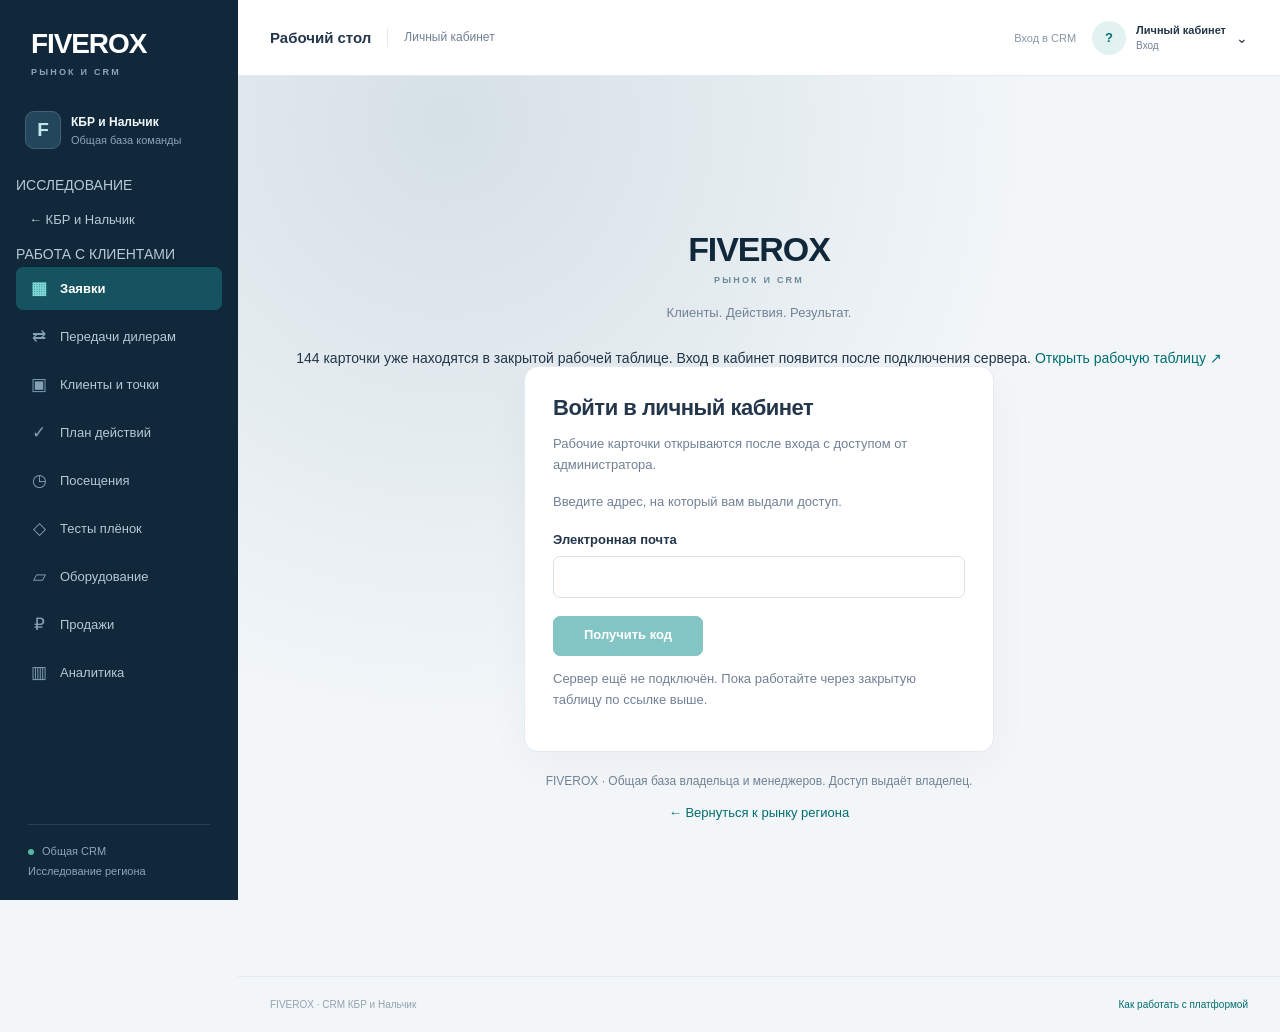
==== crm/index.html @ 8a88688b "Review 80 KBR candidates, add source audit and separate CRM interface" ====
<!doctype html>
<html lang="ru">
<head>
  <meta charset="utf-8">
  <meta name="viewport" content="width=device-width,initial-scale=1">
  <meta name="robots" content="noindex,nofollow">
  <meta name="referrer" content="no-referrer">
  <meta name="theme-color" content="#11283b">
  <title>FIVEROX · CRM КБР и Нальчик</title>
  <meta name="description" content="Закрытая CRM FIVEROX: компании КБР и Нальчика, задачи, контакты и продажи.">
  <link rel="icon" href="data:image/svg+xml,%3Csvg xmlns='http://www.w3.org/2000/svg' viewBox='0 0 32 32'%3E%3Crect width='32' height='32' rx='8' fill='%230b8b89'/%3E%3Cpath d='M9 8h15v4H13v5h9v4h-9v6H9z' fill='white'/%3E%3C/svg%3E">
  <link rel="stylesheet" href="style.css">
  
  <script src="config.js"></script>
  <script type="module" src="app.js"></script>
</head>
<body>
<p id="frameGate" class="frame-gate" hidden>Откройте CRM в отдельной вкладке.</p>

<div id="appShell" class="shell" hidden>
  <button id="navBackdrop" class="nav-backdrop" aria-label="Закрыть меню" hidden></button>
  <aside class="sidebar" id="sidebar">
    <a class="brand" href="../">FIVEROX<span>РЫНОК И CRM</span></a>
    <div class="workspace-name"><span class="workspace-mark">F</span><div><strong>КБР и Нальчик</strong><small>Общая база команды</small></div></div>
    
    <nav id="nav" aria-label="Разделы CRM"></nav>
    <div class="sidebar-bottom"><span class="sync-dot"></span> Общая CRM<div id="sidebarCount"></div></div>
  </aside>
  <div class="main-shell">
    <header class="topbar"><div class="topbar-left"><button id="menuToggle" class="icon-button menu-toggle" aria-label="Открыть меню" aria-expanded="false">☰</button><span class="topbar-title">Рабочий стол</span><span class="topbar-divider"></span><span id="breadcrumb" class="muted"></span></div><div class="topbar-right"><span id="syncStatus" class="sync-status" role="status">Загрузка…</span><button id="refreshWorkspace" class="icon-button" aria-label="Обновить данные" title="Обновить данные">↻</button><details class="profile"><summary><span id="avatar" class="avatar"></span><span class="profile-text"><strong id="identityEmail"></strong><small id="identityRole"></small></span><span aria-hidden="true">⌄</span></summary><div class="profile-menu"><p id="accessNotice"></p><a id="sheetLink" class="btn" target="_blank" rel="noopener noreferrer" hidden>Закрытая Google Таблица ↗</a><button type="button" id="signOut" class="btn">Выйти</button></div></details></div></header>
    <div id="globalNotice" class="global-notice" role="status" hidden></div>
    <section id="authScreen" class="auth-screen auth-embedded">
  <div class="auth-brand"><a class="brand" href="./">FIVEROX<span>РЫНОК И CRM</span></a><p>Клиенты. Действия. Результат.</p></div>
  <div id="authConnectionNote" class="status-not-connected">144 карточки уже находятся в закрытой рабочей таблице. Вход в кабинет появится после подключения сервера. <a href="https://docs.google.com/spreadsheets/d/1UWqKBKhATLPggGmj8UNmfte8jjmlGpmO9GwYWbYxGJw/edit" target="_blank" rel="noopener noreferrer">Открыть рабочую таблицу ↗</a></div><details id="signInPanel" class="auth-panel" open>
    <summary>Войти в личный кабинет</summary>
    <p class="meta">Рабочие карточки открываются после входа с доступом от администратора.</p>
    <div id="emailSignIn">
      <form id="emailStart" class="access-form">
        <p class="meta">Введите адрес, на который вам выдали доступ.</p>
        <label>Электронная почта<input name="email" type="email" autocomplete="email" maxlength="254" required disabled></label>
        <div><button type="submit" class="btn primary" disabled>Получить код</button></div>
      </form>
      <form id="emailVerify" class="access-form" hidden>
        <p id="emailDestination" class="meta"></p>
        <label>Код из письма<input name="code" type="text" inputmode="numeric" autocomplete="one-time-code" pattern="[0-9]{8}" maxlength="8" required></label>
        <div class="access-actions">
          <button type="submit" class="btn primary">Войти по коду</button>
          <button type="button" id="resendEmail" class="btn">Отправить код ещё раз</button>
          <button type="button" id="changeEmail" class="text-button">Другой адрес</button>
        </div>
      </form>
    </div>
    <p id="signInStatus" class="meta" role="status" aria-live="polite"></p>
  </details>
  <p class="auth-note">FIVEROX · Общая база владельца и менеджеров. Доступ выдаёт владелец.</p>
  <noscript><p class="auth-note">Для входа и работы с CRM включите JavaScript в браузере.</p></noscript>
<div class="public-return"><a class="text-button" href="../">← Вернуться к рынку региона</a></div></section>
    <main id="main" tabindex="-1"><div class="loading-state"><span class="loader"></span>Загружаю рабочее пространство…</div></main>
    <footer><span>FIVEROX · CRM КБР и Нальчик</span><span id="lastSync"></span><button type="button" data-action="help" class="text-button">Как работать с платформой</button></footer>
  </div>
</div>
<div id="drawerBackdrop" class="drawer-backdrop" hidden></div>
<aside id="cardDrawer" class="card-drawer" role="dialog" aria-modal="true" aria-labelledby="cardTitle" hidden>
  <header class="drawer-header"><div><span class="eyebrow">КАРТОЧКА КЛИЕНТА</span><h2 id="cardTitle" tabindex="-1">Карточка</h2><p id="cardMeta"></p></div><button type="button" class="icon-button" data-action="close-card" aria-label="Закрыть карточку">×</button></header>
  <div id="cardBody" class="drawer-body"></div>
</aside>
<dialog id="editorDialog"><form id="entityForm"><header class="dialog-header"><div><span class="eyebrow" id="dialogEyebrow">РЫНОК И CRM</span><h2 id="dialogTitle"></h2></div><button type="button" data-action="close-dialog" class="icon-button" aria-label="Закрыть окно">×</button></header><div id="dialogBody" class="dialog-body"></div><div class="dialog-footer"><p id="dialogStatus" role="status" aria-live="polite"></p><div><button type="button" class="btn" data-action="close-dialog">Отмена</button><button type="submit" class="btn primary" id="dialogSubmit">Сохранить</button></div></div></form></dialog>
<div id="toast" class="toast" role="status" aria-live="polite"></div>
</body>
</html>
---- crm/style.css ----
:root{--nav:#11283b;--nav-soft:#1b364b;--ink:#23364a;--muted:#718195;--line:#e3eaf0;--bg:#f2f6f9;--accent:#078d8b;--accent-dark:#006e70;--cyan:#2aaac0;--red:#b94856;--orange:#ad7624;--green:#27825c;--shadow:0 4px 22px #1d35400a;font-family:Inter,-apple-system,BlinkMacSystemFont,"Segoe UI",Arial,sans-serif;color:var(--ink);font-size:14px}*{box-sizing:border-box}body{margin:0;background:var(--bg)}[hidden]{display:none!important}button,input,select,textarea{font:inherit}button,a,input,select,textarea{-webkit-tap-highlight-color:transparent}button{cursor:pointer;border:0;background:none;color:inherit}button:disabled{opacity:.5;cursor:wait}a{color:var(--accent-dark);text-decoration:none}a:hover{text-decoration:underline}button:focus-visible,a:focus-visible,input:focus-visible,select:focus-visible,textarea:focus-visible,summary:focus-visible{outline:3px solid #2aaac0;outline-offset:3px}input,select,textarea{min-height:42px;border:1px solid #d9e2e9;border-radius:7px;padding:10px 12px;width:100%;min-width:0;background:#fff;color:var(--ink)}input::placeholder,textarea::placeholder{color:#96a3af}textarea{resize:vertical;min-height:88px;line-height:1.55}input[type=checkbox]{width:18px;min-height:18px;accent-color:var(--accent)}label{display:grid;gap:7px;line-height:1.4;font-size:13px;font-weight:550}h1,h2,h3,p{overflow-wrap:anywhere}h1{font-size:28px;letter-spacing:-.7px;margin:0 0 8px;font-weight:650}h2{font-size:19px;letter-spacing:-.35px;margin:0 0 18px}h3{font-size:15px;margin:0 0 8px}.muted,.meta{color:var(--muted);line-height:1.6}.meta{font-size:13px}.small{font-size:12px}.eyebrow{font-size:10px;font-weight:750;letter-spacing:1.25px;color:var(--muted)}.error{color:var(--red)!important}.btn{display:inline-flex;align-items:center;justify-content:center;gap:7px;min-height:40px;padding:10px 15px;border:1px solid #dce5eb;background:#fff;border-radius:7px;font-size:13px;font-weight:600;line-height:1.3;white-space:normal}.btn:hover{background:#f5fafb;text-decoration:none}.btn.primary{background:var(--accent);border-color:var(--accent);color:#fff}.btn.primary:hover{background:var(--accent-dark)}.btn.small{font-size:12px;padding:7px 10px;min-height:32px}.btn.danger{color:var(--red)}.text-button{font-size:13px;color:var(--accent-dark);padding:6px 0;text-align:left}.text-button:hover{text-decoration:underline}.icon-button{display:inline-grid;place-items:center;width:36px;height:36px;min-width:36px;border-radius:7px;font-size:23px;line-height:1;color:#6e8090}.icon-button:hover{background:#edf3f5}.button-row{display:flex;gap:8px;align-items:center;flex-wrap:wrap}.brand{font-size:28px;letter-spacing:-1.1px;font-weight:900;line-height:1;display:block;color:#fff}.brand span{display:block;font-size:9px;font-weight:650;letter-spacing:2.2px;color:#89a5b8;margin-top:10px}.brand:hover{text-decoration:none}.auth-screen{min-height:100dvh;display:flex;align-items:center;justify-content:center;flex-direction:column;padding:52px 20px;background:radial-gradient(ellipse at 20% 5%,#19516a22,transparent 50%),var(--bg)}.auth-brand{text-align:center;margin-bottom:30px}.auth-brand .brand{color:var(--nav);font-size:34px}.auth-brand .brand span{color:#6c8a9b}.auth-brand p{font-size:13px;color:var(--muted);margin:20px 0 0}.auth-panel{width:100%;max-width:470px;background:#fff;border:1px solid var(--line);border-radius:14px;box-shadow:0 12px 44px #11283b09;padding:28px}.auth-panel summary{font-size:22px;font-weight:650;letter-spacing:-.5px;cursor:pointer;list-style:none}.auth-panel summary::-webkit-details-marker{display:none}.access-form{display:grid;gap:18px}.access-form .meta{margin:3px 0 0}.access-actions{display:flex;gap:9px;flex-wrap:wrap}.access-form .primary{min-width:150px}.auth-note{font-size:12px;line-height:1.6;color:var(--muted);max-width:440px;text-align:center;margin-top:20px}.frame-gate{padding:30px}.shell{display:grid;grid-template-columns:238px minmax(0,1fr);min-height:100dvh}.sidebar{position:sticky;top:0;height:100dvh;background:var(--nav);color:#b9c9d4;display:flex;flex-direction:column;padding:30px 16px 18px;z-index:30}.sidebar>.brand{padding:0 15px}.workspace-name{display:flex;align-items:center;gap:10px;margin:34px 9px 28px}.workspace-mark{display:grid;place-items:center;width:36px;height:38px;background:#24465d;color:#bce8ea;border:1px solid #436176;border-radius:9px;font-size:19px;font-weight:750}.workspace-name strong{font-size:12px;color:#f3f8fb;display:block;font-weight:600}.workspace-name small{display:block;margin-top:5px;font-size:11px;color:#8ba4b5}.nav-label{font-size:9px;letter-spacing:1px;color:#69899e;margin:0 15px 12px;font-weight:700}.sidebar nav{display:grid;gap:5px}.nav-item{display:flex;align-items:center;gap:11px;min-height:43px;padding:11px 13px;border-radius:7px;text-align:left;font-size:13px;font-weight:500;color:#b6c8d4;width:100%}.nav-item:hover{background:var(--nav-soft)}.nav-item.active{color:#fff;background:#14535f;font-weight:650}.nav-icon{width:20px;color:#83a0b4;font-size:17px;text-align:center}.nav-item.active .nav-icon{color:#7ddad7}.nav-badge{font-size:10px;border-radius:5px;background:#284355;color:#a8c2d0;padding:2px 6px;margin-left:auto}.nav-item.active .nav-badge{background:#26707a;color:#d9ffff}.sidebar-bottom{font-size:11px;line-height:1.8;border-top:1px solid #294052;margin:24px 12px 0;padding-top:17px;margin-top:auto;color:#8ca7b8}.sidebar-bottom a{display:block;color:#a6c5d3;margin-top:9px}.sync-dot{display:inline-block;width:6px;height:6px;border-radius:50%;background:#55b8a2;margin-right:5px}.main-shell{min-width:0;display:flex;flex-direction:column}.topbar{height:76px;background:#fff;border-bottom:1px solid var(--line);display:flex;align-items:center;justify-content:space-between;gap:18px;padding:0 32px}.topbar-left,.topbar-right{display:flex;align-items:center;gap:16px;min-width:0}.topbar-title{font-size:15px;font-weight:650;white-space:nowrap}.topbar-divider{height:19px;border-left:1px solid var(--line)}#breadcrumb{font-size:12px}.sync-status{font-size:11px;color:#8797a4;white-space:nowrap}.profile{position:relative}.profile>summary{display:flex;gap:10px;align-items:center;cursor:pointer;list-style:none}.profile>summary::-webkit-details-marker{display:none}.profile-text{display:grid;gap:4px;max-width:185px}.profile-text strong{font-size:11px;font-weight:600;overflow:hidden;text-overflow:ellipsis}.profile-text small{font-size:10px;color:var(--muted)}.avatar{display:grid;place-items:center;border-radius:50%;height:34px;width:34px;background:#e2f2f1;color:var(--accent-dark);font-size:13px;font-weight:700}.profile-menu{position:absolute;right:0;top:48px;z-index:40;width:275px;padding:18px;background:#fff;border:1px solid var(--line);border-radius:10px;box-shadow:0 12px 38px #17364a17}.profile-menu p{font-size:12px;line-height:1.6;margin:0 0 14px;color:var(--muted)}main{width:100%;padding:29px 32px 40px;max-width:1820px;margin:0 auto;flex:1}main:focus{outline:none}.page-heading{display:flex;justify-content:space-between;align-items:flex-start;gap:18px;margin-bottom:23px}.page-heading p{color:var(--muted);font-size:13px;line-height:1.6;margin:0}.heading-actions{display:flex;flex-wrap:wrap;gap:9px;justify-content:flex-end}.stats{display:grid;grid-template-columns:repeat(4,minmax(0,1fr));gap:14px;margin:0 0 23px}.stat{background:#fff;border:1px solid var(--line);border-radius:10px;padding:18px 20px;box-shadow:var(--shadow);min-width:0}.stat-label{display:flex;align-items:center;justify-content:space-between;font-size:11px;color:var(--muted);gap:7px}.stat strong{display:block;font-size:29px;letter-spacing:-1px;line-height:1.3;font-weight:650;margin:10px 0 6px;color:#21384c}.stat small{font-size:10px;line-height:1.6;color:#91a0ac}.stat.accent{border-top:3px solid var(--accent);padding-top:16px}.stat.attention strong{color:var(--red)}.views{display:flex;gap:22px;border-bottom:1px solid #dbe5eb;margin-bottom:20px}.view-button{font-size:12px;color:var(--muted);padding:0 1px 12px;border-bottom:2px solid transparent}.view-button.active{color:var(--accent-dark);font-weight:650;border-bottom-color:var(--accent)}.toolbar{display:flex;gap:10px;align-items:center;flex-wrap:wrap;background:#fff;border:1px solid var(--line);border-radius:9px;padding:12px 14px;margin-bottom:20px;box-shadow:var(--shadow)}.search-wrap{flex:1;min-width:180px;position:relative}.search-wrap span{position:absolute;left:11px;top:10px;color:#9ba9b3;font-size:18px;pointer-events:none}.toolbar input[type=search]{min-height:36px;padding:8px 10px 8px 35px;border-color:transparent;background:#f4f7f9;font-size:12px}.toolbar select{width:auto;min-width:125px;max-width:240px;min-height:36px;padding:7px 10px;font-size:12px}.result-count{font-size:11px;color:var(--muted);white-space:nowrap;margin-left:auto}.board{display:flex;gap:12px;overflow-x:auto;align-items:flex-start;padding:2px 0 20px;scrollbar-color:#b2c5d2 transparent;scrollbar-width:thin;min-height:320px}.column{flex:0 0 240px;background:#eaf0f4;border:1px solid #e1e8ee;border-radius:8px;min-height:390px;padding-bottom:8px}.column-head{border-top:3px solid var(--stage,#3c9eab);padding:14px 12px 12px;display:flex;align-items:center;justify-content:space-between;gap:8px;font-size:12px;font-weight:600;line-height:1.5;min-height:65px;border-radius:7px 7px 0 0}.column-head span:last-child{color:#8494a2;font-weight:500}.lead-card{display:block;text-align:left;width:calc(100% - 16px);margin:0 8px 8px;background:#fff;border:1px solid #e1e8ed;border-radius:7px;padding:14px 12px;box-shadow:0 2px 4px #243f4d04;transition:box-shadow .15s,transform .15s}.lead-card:hover{transform:translateY(-2px);box-shadow:0 6px 15px #29445110}.lead-card[draggable=true]{cursor:grab}.lead-card.dragging{opacity:.4}.column.drop-target{outline:2px solid var(--accent);outline-offset:-2px;background:#dfeeed}.lead-card h3{font-size:13px;line-height:1.4;margin:0 0 9px;font-weight:650}.lead-card .profile-label{font-size:10px;color:#5c7c8d;line-height:1.5;background:#f1f6f8;display:inline-block;border-radius:4px;padding:3px 5px}.lead-card p{font-size:11px;line-height:1.6;color:#8998a4;margin:9px 0}.lead-card-footer{border-top:1px solid #edf1f4;display:flex;justify-content:space-between;gap:7px;padding-top:10px;margin-top:11px;font-size:10px;color:#8a9da9;line-height:1.5}.lead-card-footer strong{font-weight:500;color:#627b8a}.pill{display:inline-block;font-size:10px;font-weight:550;padding:4px 7px;line-height:1.3;border-radius:4px;background:#edf3f6;color:#647d8e;white-space:normal}.pill.green{background:#e7f5ee;color:#267552}.pill.orange{background:#fff3df;color:#9b6c24}.pill.red{background:#fbe9ec;color:#b04d5c}.pill.blue{background:#e8f3f8;color:#2f7b9b}.pill.purple{background:#f0ebf8;color:#8063a0}.due-pill{margin-top:4px}.empty-column{font-size:11px;line-height:1.6;text-align:center;color:#92a2af;padding:22px 12px}.box{background:#fff;border:1px solid var(--line);border-radius:10px;box-shadow:var(--shadow);padding:22px;margin-bottom:20px}.box-header{display:flex;justify-content:space-between;align-items:center;gap:15px;margin-bottom:18px}.box-header h2{margin:0}.table-box{padding:0;overflow:hidden}.table-wrap{overflow:auto;scrollbar-width:thin}.data-table{width:100%;border-collapse:collapse;min-width:760px;text-align:left}.data-table th{font-size:10px;text-transform:uppercase;letter-spacing:.45px;color:#8a9ba8;background:#f9fbfc;padding:13px 16px;font-weight:600;border-bottom:1px solid var(--line);line-height:1.5;white-space:nowrap}.data-table td{font-size:12px;padding:16px;border-bottom:1px solid #edf2f5;line-height:1.55;vertical-align:middle;overflow-wrap:anywhere}.data-table tr:last-child td{border-bottom:0}.data-table tbody tr:hover{background:#fbfdfe}.data-table .sub{font-size:10px;color:#8b9ca8;margin-top:5px;line-height:1.5}.company-button{color:#28465a;font-size:12px;font-weight:650;text-align:left;padding:0;line-height:1.5}.company-button:hover{color:var(--accent);text-decoration:underline}.empty-state{text-align:center;padding:50px 24px;color:var(--muted);font-size:13px;line-height:1.7}.empty-state .empty-icon{font-size:28px;color:#a7bbc8;margin-bottom:12px}.empty-state strong{font-weight:600;display:block;color:#526c7d;margin-bottom:6px}.empty-state .btn{margin-top:17px}.note{border:1px solid #dfecef;background:#eef7f8;border-radius:7px;padding:13px 16px;color:#607d89;font-size:12px;line-height:1.7;margin:18px 0}.note.warning{background:#fff8eb;border-color:#f0e2c6;color:#9b7c47}.analytics-grid{display:grid;grid-template-columns:minmax(0,1.35fr) minmax(0,1fr);gap:20px}.bar-row{display:grid;grid-template-columns:150px minmax(0,1fr) 32px;align-items:center;gap:12px;margin:15px 0;font-size:11px;line-height:1.5}.bar-track{height:17px;background:#edf3f6;border-radius:4px;overflow:hidden}.bar-fill{height:100%;background:#4aa9b2;border-radius:4px}.bar-row strong{font-size:11px;text-align:right}.chart-legend{font-size:10px;color:#8fa0ad;line-height:1.6;margin-top:18px}.monthly-chart{display:flex;align-items:flex-end;gap:15px;height:175px;border-bottom:1px solid var(--line);margin:25px 0 8px;padding:0 8px}.month-col{flex:1;display:flex;flex-direction:column;justify-content:flex-end;align-items:center;height:100%;min-width:0;gap:9px}.month-col strong{font-size:9px;font-weight:500;color:#6c8695;white-space:nowrap}.month-bar{background:linear-gradient(#2da5af,#0a8a91);width:100%;max-width:42px;min-height:2px;border-radius:4px 4px 0 0}.month-labels{display:flex;justify-content:space-between;gap:15px;padding:0 8px;color:#8b9ca7;font-size:10px}.month-labels span{flex:1;text-align:center}.action-stack{display:grid;gap:10px}.action-item{border:1px solid var(--line);border-radius:7px;padding:13px;display:flex;align-items:flex-start;justify-content:space-between;gap:14px}.action-item h3{font-size:12px;margin:0 0 6px}.action-item p{font-size:11px;color:var(--muted);line-height:1.5;margin:0}.action-item .btn{flex-shrink:0}.global-notice{padding:12px 32px;background:#fff6e7;color:#946a25;line-height:1.6;font-size:12px;border-bottom:1px solid #efdfc2}.global-notice.error{background:#fff0f2;border-color:#f4d8de}.loading-state{padding:70px 20px;display:flex;align-items:center;justify-content:center;gap:12px;color:#8295a3;font-size:13px}.loader{display:inline-block;border:2px solid #d7e8eb;border-top-color:var(--accent);height:20px;width:20px;border-radius:50%;animation:spin .8s linear infinite}@keyframes spin{to{transform:rotate(360deg)}}footer{border-top:1px solid var(--line);display:flex;align-items:center;justify-content:space-between;gap:20px;padding:16px 32px;font-size:10px;color:#92a3ae}footer .text-button{font-size:10px}.menu-toggle{display:none}.nav-backdrop,.drawer-backdrop{position:fixed;inset:0;background:#11283b66;z-index:40;backdrop-filter:blur(2px)}.card-drawer{position:fixed;inset:0 0 0 auto;width:min(740px,100vw);background:#fff;z-index:50;box-shadow:-20px 0 70px #16354b1d;display:flex;flex-direction:column}.drawer-header{padding:24px 28px 20px;display:flex;align-items:flex-start;justify-content:space-between;gap:15px;border-bottom:1px solid var(--line)}.drawer-header h2{font-size:23px;margin:8px 0 7px}.drawer-header p{font-size:11px;color:var(--muted);line-height:1.6;margin:0}.drawer-header .icon-button{font-size:28px;margin-top:-5px}.drawer-body{overflow-y:auto;padding:23px 28px 34px;flex:1;overscroll-behavior:contain}.drawer-tabs{display:flex;gap:19px;border-bottom:1px solid var(--line);margin:22px 0;overflow-x:auto}.drawer-tabs button{padding:0 0 12px;font-size:12px;color:var(--muted);white-space:nowrap;border-bottom:2px solid transparent}.drawer-tabs button.active{color:var(--accent-dark);font-weight:650;border-color:var(--accent)}.contact-block{background:#f4f8fa;padding:15px 18px;border-radius:8px;display:grid;gap:9px;font-size:12px;line-height:1.6;overflow-wrap:anywhere}.contact-links{display:flex;gap:13px;flex-wrap:wrap;font-size:11px}.form-grid{display:grid;grid-template-columns:1fr 1fr;gap:17px}.field.full{grid-column:1/-1}.field small{font-size:10px;font-weight:400;color:var(--muted);line-height:1.6}.form-actions{display:flex;justify-content:space-between;gap:12px;align-items:center;margin-top:23px;padding-top:19px;border-top:1px solid var(--line)}.form-actions p{font-size:11px;line-height:1.6;margin:0}.form-section{margin-top:25px;padding-top:22px;border-top:1px solid var(--line)}.form-section h3{font-size:14px;margin-bottom:16px}.timeline{border-left:2px solid #e5eef2;margin:10px 0 0 5px;padding-left:19px}.event{position:relative;margin:0 0 23px;font-size:12px;line-height:1.6}.event:before{position:absolute;left:-25px;top:5px;content:'';width:8px;height:8px;border:2px solid white;border-radius:50%;background:#4fa7af}.event>strong{display:block;font-size:12px;font-weight:600;margin-bottom:5px}.event small{font-size:10px;color:var(--muted)}.event p{margin:7px 0;white-space:pre-wrap;overflow-wrap:anywhere}.diff{font-size:11px;background:#f7fafb;padding:9px 12px;border-radius:5px;margin:7px 0}.diff b{display:block;font-weight:550;margin-bottom:3px}.diff-values{display:flex;gap:9px;align-items:flex-start;overflow-wrap:anywhere}.diff-values .before{color:#9a7a80}.diff-values .after{color:#4a7e70}.detail-actions{display:flex;gap:8px;flex-wrap:wrap;margin:20px 0}.mini-table{min-width:540px}dialog{border:0;border-radius:12px;padding:0;width:min(640px,calc(100% - 28px));max-height:92dvh;box-shadow:0 28px 90px #102c4650;color:var(--ink);overflow:auto}dialog::backdrop{background:#11283b78;backdrop-filter:blur(2px)}.dialog-header{display:flex;align-items:flex-start;justify-content:space-between;gap:15px;padding:23px 26px 20px;border-bottom:1px solid var(--line)}.dialog-header h2{margin:7px 0 0;font-size:21px}.dialog-body{padding:22px 26px}.dialog-footer{padding:17px 26px 22px;border-top:1px solid var(--line)}.dialog-footer>div{display:flex;justify-content:flex-end;gap:9px}.dialog-footer>p{font-size:12px;line-height:1.6;margin:0 0 13px}.dialog-footer>p:empty{display:none}.toast{position:fixed;bottom:22px;right:24px;z-index:100;max-width:min(460px,calc(100% - 28px));padding:14px 19px;border-radius:8px;box-shadow:0 6px 28px #152b4530;background:#183d50;color:white;font-size:12px;line-height:1.6;opacity:0;transform:translateY(12px);transition:opacity .15s,transform .15s;pointer-events:none}.toast.show{opacity:1;transform:translateY(0)}.toast.error{background:#85424d;color:#fff!important}.help-grid{display:grid;gap:12px}.help-step{border:1px solid var(--line);border-radius:8px;padding:15px;font-size:12px;line-height:1.7}.help-step b{display:block;margin-bottom:5px}.help-step p{margin:0;color:var(--muted)}.drawer-status{margin-top:15px;font-size:12px;line-height:1.6}.selection-info{font-size:11px;color:var(--muted);line-height:1.6;padding:0 1px;margin-top:-9px;margin-bottom:18px}.inline-value{white-space:nowrap}.empty-chart{text-align:center;color:#9babb6;padding:42px 20px;font-size:12px}.amount-total{display:flex;justify-content:space-between;align-items:center;border-radius:7px;background:#eef8f6;border:1px solid #dbece7;padding:13px 15px;margin-top:18px;font-size:12px}.amount-total strong{font-size:20px;color:var(--accent-dark)}
@media(min-width:1700px){.column{flex-basis:260px}.stats{gap:18px}}@media(max-width:1200px){.shell{grid-template-columns:210px minmax(0,1fr)}.sidebar{padding:28px 10px 18px}.sidebar>.brand{padding-left:13px}.brand{font-size:25px}.workspace-name{margin-left:10px;margin-right:0}.workspace-name strong{font-size:10px}.nav-item{font-size:12px;padding-left:12px}.topbar{padding:0 24px}main{padding:25px 24px 34px}.topbar-title{display:none}.topbar-divider{display:none}.topbar-left{gap:8px}.stats{gap:10px}.stat{padding:16px}.stat strong{font-size:26px}.analytics-grid{grid-template-columns:1fr}.profile-text{max-width:170px}.bar-row{grid-template-columns:170px minmax(0,1fr) 35px}}@media(max-width:900px){.sync-status{display:none}.profile-text{max-width:140px}.stats{grid-template-columns:repeat(2,minmax(0,1fr))}.topbar-right{gap:10px}.page-heading{flex-wrap:wrap}.heading-actions{justify-content:flex-start}.toolbar .result-count{width:100%;margin-left:0}.toolbar select{flex:1}.profile-menu{right:-10px}.bar-row{grid-template-columns:140px minmax(0,1fr) 32px}}@media(max-width:700px){.shell{display:block}.sidebar{position:fixed;top:0;left:0;bottom:0;width:250px;height:100dvh;transform:translateX(-100%);transition:transform .18s;z-index:65;box-shadow:15px 0 50px #142c4a20}.sidebar.open{transform:translateX(0)}.workspace-name strong{font-size:12px}.nav-item{font-size:13px}.nav-backdrop{z-index:60}.menu-toggle{display:inline-grid}.topbar{padding:0 15px;height:68px;gap:8px}.topbar-left{gap:10px}.topbar-title{display:block;font-size:13px}#breadcrumb{display:none}.profile-text{display:none}.topbar-right{gap:7px}.profile-menu{right:0}.profile>summary{gap:6px}.profile-menu{width:250px}.icon-button{width:32px;height:34px;min-width:32px}main{padding:23px 16px 28px}h1{font-size:25px}.page-heading{gap:14px;margin-bottom:19px}.page-heading p{font-size:12px}.heading-actions{width:100%}.heading-actions>.btn{flex:1}.stats{gap:10px;margin-bottom:20px}.stat{padding:15px}.stat strong{font-size:25px;margin:9px 0 5px}.stat-label{font-size:10px}.stat small{font-size:9px}.toolbar{padding:11px;gap:8px;margin-bottom:17px}.search-wrap{flex-basis:100%}.toolbar select{min-width:120px;max-width:none}.toolbar .result-count{font-size:10px}.board{gap:10px}.column{flex-basis:260px;min-height:350px}.column-head{min-height:55px}.lead-card h3{font-size:14px}.lead-card p{font-size:12px}.lead-card .profile-label{font-size:11px}.box{padding:18px}.table-box{padding:0}.data-table td{padding:14px;font-size:12px}.data-table th{padding:12px 14px}.data-table{min-width:720px}.drawer-header{padding:22px 20px 17px}.drawer-header h2{font-size:21px}.drawer-body{padding:20px 20px 30px}.form-grid{grid-template-columns:1fr;gap:15px}.field.full{grid-column:auto}.form-actions{align-items:flex-start;flex-direction:column}.form-actions>.btn{width:100%}.drawer-tabs{gap:19px}.contact-block{font-size:12px;padding:14px}.drawer-status{font-size:12px}.detail-actions>.btn{flex:1}.dialog-header{padding:22px 20px 18px}.dialog-body{padding:20px}.dialog-footer{padding:16px 20px 20px}.dialog-footer>div>.btn{flex:1}.auth-panel{padding:25px 22px}.auth-panel summary{font-size:21px}.auth-screen{padding:42px 17px}.auth-note{font-size:11px}.access-actions .primary{width:100%}.access-actions .btn{flex:1}.bar-row{grid-template-columns:115px minmax(0,1fr) 26px;font-size:10px;gap:8px}.bar-track{height:15px}.monthly-chart,.month-labels{gap:8px}.month-col strong{font-size:8px}.action-item{gap:9px}.action-item .btn{font-size:10px;padding:6px}.global-notice{padding:12px 16px;font-size:11px}footer{padding:16px;gap:10px;flex-wrap:wrap;font-size:9px}footer>span:first-child{width:100%}.toast{bottom:14px;right:14px;font-size:12px}.note{font-size:11px}.view-button{min-height:35px}.box-header{align-items:flex-start}.box-header h2{font-size:17px}label{font-size:13px}input,select,textarea{font-size:16px}.selection-info{font-size:10px}}@media(prefers-reduced-motion:reduce){*{animation:none!important;transition:none!important;scroll-behavior:auto!important}}
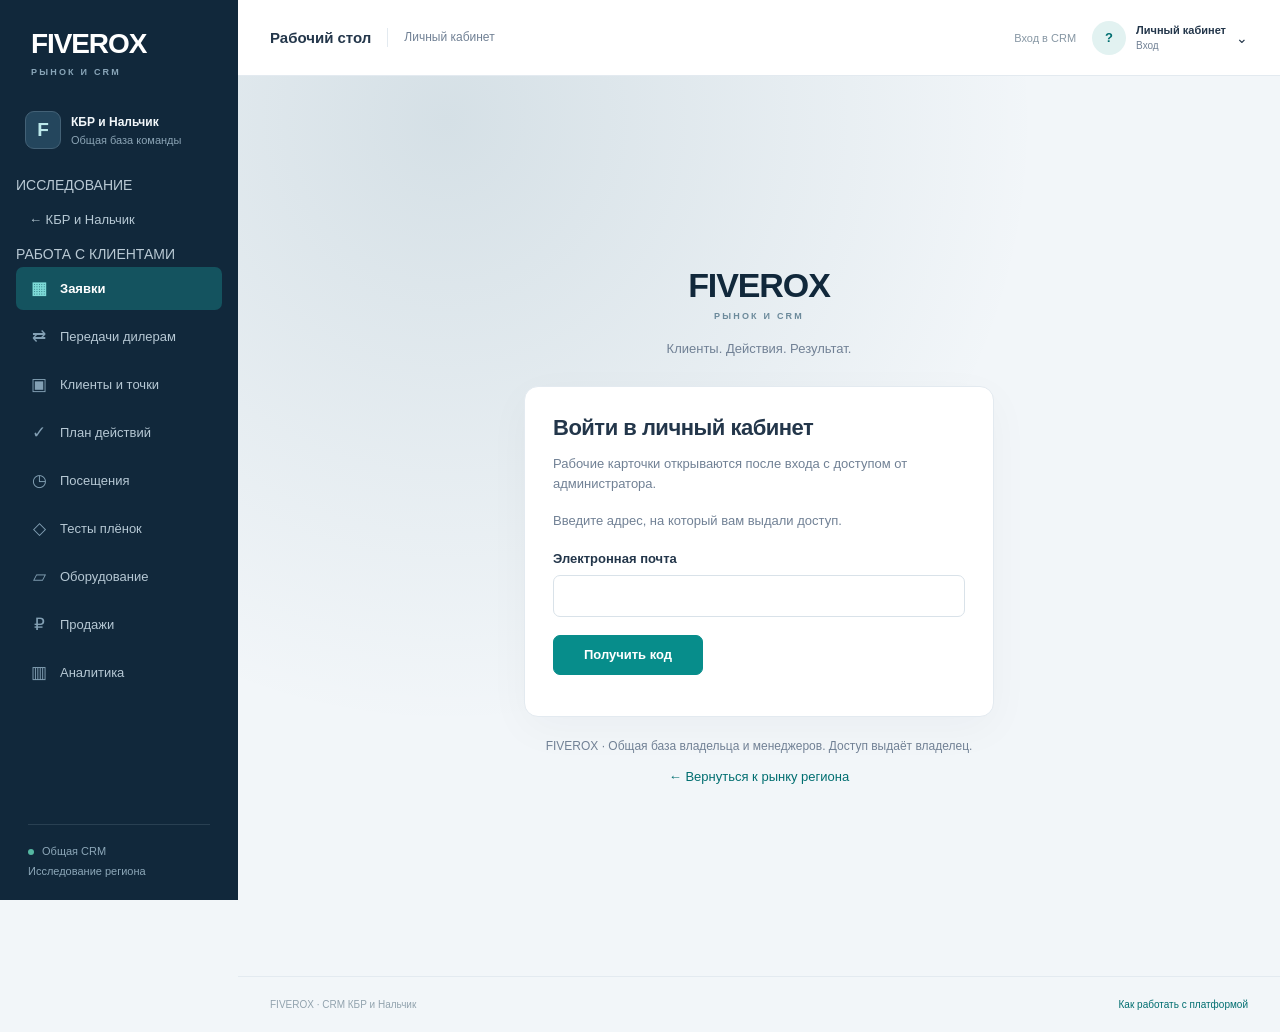
==== commit 21af7b4b: "Fix CRM session restore and optimize card saves and kanban Persist the existing 12-hour CRM session " ====
--- a/crm/index.html
+++ b/crm/index.html
@@ -9,10 +9,10 @@
   <title>FIVEROX · CRM КБР и Нальчик</title>
   <meta name="description" content="Закрытая CRM FIVEROX: компании КБР и Нальчика, задачи, контакты и продажи.">
   <link rel="icon" href="data:image/svg+xml,%3Csvg xmlns='http://www.w3.org/2000/svg' viewBox='0 0 32 32'%3E%3Crect width='32' height='32' rx='8' fill='%230b8b89'/%3E%3Cpath d='M9 8h15v4H13v5h9v4h-9v6H9z' fill='white'/%3E%3C/svg%3E">
-  <link rel="stylesheet" href="style.css">
+  <link rel="stylesheet" href="style.css?v=kbr-crm-20261117-r2">
   
-  <script src="config.js"></script>
-  <script type="module" src="app.js"></script>
+  <script src="config.js?v=kbr-crm-20261117-r2"></script>
+  <script type="module" src="app.js?v=kbr-crm-20261117-r2"></script>
 </head>
 <body>
 <p id="frameGate" class="frame-gate" hidden>Откройте CRM в отдельной вкладке.</p>
@@ -50,6 +50,7 @@
         </div>
       </form>
     </div>
+    <button type="button" id="retrySession" class="btn" hidden>Повторить проверку входа</button>
     <p id="signInStatus" class="meta" role="status" aria-live="polite"></p>
   </details>
   <p class="auth-note">FIVEROX · Общая база владельца и менеджеров. Доступ выдаёт владелец.</p>
--- a/crm/style.css
+++ b/crm/style.css
@@ -1,2 +1,8 @@
 :root{--nav:#11283b;--nav-soft:#1b364b;--ink:#23364a;--muted:#718195;--line:#e3eaf0;--bg:#f2f6f9;--accent:#078d8b;--accent-dark:#006e70;--cyan:#2aaac0;--red:#b94856;--orange:#ad7624;--green:#27825c;--shadow:0 4px 22px #1d35400a;font-family:Inter,-apple-system,BlinkMacSystemFont,"Segoe UI",Arial,sans-serif;color:var(--ink);font-size:14px}*{box-sizing:border-box}body{margin:0;background:var(--bg)}[hidden]{display:none!important}button,input,select,textarea{font:inherit}button,a,input,select,textarea{-webkit-tap-highlight-color:transparent}button{cursor:pointer;border:0;background:none;color:inherit}button:disabled{opacity:.5;cursor:wait}a{color:var(--accent-dark);text-decoration:none}a:hover{text-decoration:underline}button:focus-visible,a:focus-visible,input:focus-visible,select:focus-visible,textarea:focus-visible,summary:focus-visible{outline:3px solid #2aaac0;outline-offset:3px}input,select,textarea{min-height:42px;border:1px solid #d9e2e9;border-radius:7px;padding:10px 12px;width:100%;min-width:0;background:#fff;color:var(--ink)}input::placeholder,textarea::placeholder{color:#96a3af}textarea{resize:vertical;min-height:88px;line-height:1.55}input[type=checkbox]{width:18px;min-height:18px;accent-color:var(--accent)}label{display:grid;gap:7px;line-height:1.4;font-size:13px;font-weight:550}h1,h2,h3,p{overflow-wrap:anywhere}h1{font-size:28px;letter-spacing:-.7px;margin:0 0 8px;font-weight:650}h2{font-size:19px;letter-spacing:-.35px;margin:0 0 18px}h3{font-size:15px;margin:0 0 8px}.muted,.meta{color:var(--muted);line-height:1.6}.meta{font-size:13px}.small{font-size:12px}.eyebrow{font-size:10px;font-weight:750;letter-spacing:1.25px;color:var(--muted)}.error{color:var(--red)!important}.btn{display:inline-flex;align-items:center;justify-content:center;gap:7px;min-height:40px;padding:10px 15px;border:1px solid #dce5eb;background:#fff;border-radius:7px;font-size:13px;font-weight:600;line-height:1.3;white-space:normal}.btn:hover{background:#f5fafb;text-decoration:none}.btn.primary{background:var(--accent);border-color:var(--accent);color:#fff}.btn.primary:hover{background:var(--accent-dark)}.btn.small{font-size:12px;padding:7px 10px;min-height:32px}.btn.danger{color:var(--red)}.text-button{font-size:13px;color:var(--accent-dark);padding:6px 0;text-align:left}.text-button:hover{text-decoration:underline}.icon-button{display:inline-grid;place-items:center;width:36px;height:36px;min-width:36px;border-radius:7px;font-size:23px;line-height:1;color:#6e8090}.icon-button:hover{background:#edf3f5}.button-row{display:flex;gap:8px;align-items:center;flex-wrap:wrap}.brand{font-size:28px;letter-spacing:-1.1px;font-weight:900;line-height:1;display:block;color:#fff}.brand span{display:block;font-size:9px;font-weight:650;letter-spacing:2.2px;color:#89a5b8;margin-top:10px}.brand:hover{text-decoration:none}.auth-screen{min-height:100dvh;display:flex;align-items:center;justify-content:center;flex-direction:column;padding:52px 20px;background:radial-gradient(ellipse at 20% 5%,#19516a22,transparent 50%),var(--bg)}.auth-brand{text-align:center;margin-bottom:30px}.auth-brand .brand{color:var(--nav);font-size:34px}.auth-brand .brand span{color:#6c8a9b}.auth-brand p{font-size:13px;color:var(--muted);margin:20px 0 0}.auth-panel{width:100%;max-width:470px;background:#fff;border:1px solid var(--line);border-radius:14px;box-shadow:0 12px 44px #11283b09;padding:28px}.auth-panel summary{font-size:22px;font-weight:650;letter-spacing:-.5px;cursor:pointer;list-style:none}.auth-panel summary::-webkit-details-marker{display:none}.access-form{display:grid;gap:18px}.access-form .meta{margin:3px 0 0}.access-actions{display:flex;gap:9px;flex-wrap:wrap}.access-form .primary{min-width:150px}.auth-note{font-size:12px;line-height:1.6;color:var(--muted);max-width:440px;text-align:center;margin-top:20px}.frame-gate{padding:30px}.shell{display:grid;grid-template-columns:238px minmax(0,1fr);min-height:100dvh}.sidebar{position:sticky;top:0;height:100dvh;background:var(--nav);color:#b9c9d4;display:flex;flex-direction:column;padding:30px 16px 18px;z-index:30}.sidebar>.brand{padding:0 15px}.workspace-name{display:flex;align-items:center;gap:10px;margin:34px 9px 28px}.workspace-mark{display:grid;place-items:center;width:36px;height:38px;background:#24465d;color:#bce8ea;border:1px solid #436176;border-radius:9px;font-size:19px;font-weight:750}.workspace-name strong{font-size:12px;color:#f3f8fb;display:block;font-weight:600}.workspace-name small{display:block;margin-top:5px;font-size:11px;color:#8ba4b5}.nav-label{font-size:9px;letter-spacing:1px;color:#69899e;margin:0 15px 12px;font-weight:700}.sidebar nav{display:grid;gap:5px}.nav-item{display:flex;align-items:center;gap:11px;min-height:43px;padding:11px 13px;border-radius:7px;text-align:left;font-size:13px;font-weight:500;color:#b6c8d4;width:100%}.nav-item:hover{background:var(--nav-soft)}.nav-item.active{color:#fff;background:#14535f;font-weight:650}.nav-icon{width:20px;color:#83a0b4;font-size:17px;text-align:center}.nav-item.active .nav-icon{color:#7ddad7}.nav-badge{font-size:10px;border-radius:5px;background:#284355;color:#a8c2d0;padding:2px 6px;margin-left:auto}.nav-item.active .nav-badge{background:#26707a;color:#d9ffff}.sidebar-bottom{font-size:11px;line-height:1.8;border-top:1px solid #294052;margin:24px 12px 0;padding-top:17px;margin-top:auto;color:#8ca7b8}.sidebar-bottom a{display:block;color:#a6c5d3;margin-top:9px}.sync-dot{display:inline-block;width:6px;height:6px;border-radius:50%;background:#55b8a2;margin-right:5px}.main-shell{min-width:0;display:flex;flex-direction:column}.topbar{height:76px;background:#fff;border-bottom:1px solid var(--line);display:flex;align-items:center;justify-content:space-between;gap:18px;padding:0 32px}.topbar-left,.topbar-right{display:flex;align-items:center;gap:16px;min-width:0}.topbar-title{font-size:15px;font-weight:650;white-space:nowrap}.topbar-divider{height:19px;border-left:1px solid var(--line)}#breadcrumb{font-size:12px}.sync-status{font-size:11px;color:#8797a4;white-space:nowrap}.profile{position:relative}.profile>summary{display:flex;gap:10px;align-items:center;cursor:pointer;list-style:none}.profile>summary::-webkit-details-marker{display:none}.profile-text{display:grid;gap:4px;max-width:185px}.profile-text strong{font-size:11px;font-weight:600;overflow:hidden;text-overflow:ellipsis}.profile-text small{font-size:10px;color:var(--muted)}.avatar{display:grid;place-items:center;border-radius:50%;height:34px;width:34px;background:#e2f2f1;color:var(--accent-dark);font-size:13px;font-weight:700}.profile-menu{position:absolute;right:0;top:48px;z-index:40;width:275px;padding:18px;background:#fff;border:1px solid var(--line);border-radius:10px;box-shadow:0 12px 38px #17364a17}.profile-menu p{font-size:12px;line-height:1.6;margin:0 0 14px;color:var(--muted)}main{width:100%;padding:29px 32px 40px;max-width:1820px;margin:0 auto;flex:1}main:focus{outline:none}.page-heading{display:flex;justify-content:space-between;align-items:flex-start;gap:18px;margin-bottom:23px}.page-heading p{color:var(--muted);font-size:13px;line-height:1.6;margin:0}.heading-actions{display:flex;flex-wrap:wrap;gap:9px;justify-content:flex-end}.stats{display:grid;grid-template-columns:repeat(4,minmax(0,1fr));gap:14px;margin:0 0 23px}.stat{background:#fff;border:1px solid var(--line);border-radius:10px;padding:18px 20px;box-shadow:var(--shadow);min-width:0}.stat-label{display:flex;align-items:center;justify-content:space-between;font-size:11px;color:var(--muted);gap:7px}.stat strong{display:block;font-size:29px;letter-spacing:-1px;line-height:1.3;font-weight:650;margin:10px 0 6px;color:#21384c}.stat small{font-size:10px;line-height:1.6;color:#91a0ac}.stat.accent{border-top:3px solid var(--accent);padding-top:16px}.stat.attention strong{color:var(--red)}.views{display:flex;gap:22px;border-bottom:1px solid #dbe5eb;margin-bottom:20px}.view-button{font-size:12px;color:var(--muted);padding:0 1px 12px;border-bottom:2px solid transparent}.view-button.active{color:var(--accent-dark);font-weight:650;border-bottom-color:var(--accent)}.toolbar{display:flex;gap:10px;align-items:center;flex-wrap:wrap;background:#fff;border:1px solid var(--line);border-radius:9px;padding:12px 14px;margin-bottom:20px;box-shadow:var(--shadow)}.search-wrap{flex:1;min-width:180px;position:relative}.search-wrap span{position:absolute;left:11px;top:10px;color:#9ba9b3;font-size:18px;pointer-events:none}.toolbar input[type=search]{min-height:36px;padding:8px 10px 8px 35px;border-color:transparent;background:#f4f7f9;font-size:12px}.toolbar select{width:auto;min-width:125px;max-width:240px;min-height:36px;padding:7px 10px;font-size:12px}.result-count{font-size:11px;color:var(--muted);white-space:nowrap;margin-left:auto}.board{display:flex;gap:12px;overflow-x:auto;align-items:flex-start;padding:2px 0 20px;scrollbar-color:#b2c5d2 transparent;scrollbar-width:thin;min-height:320px}.column{flex:0 0 240px;background:#eaf0f4;border:1px solid #e1e8ee;border-radius:8px;min-height:390px;padding-bottom:8px}.column-head{border-top:3px solid var(--stage,#3c9eab);padding:14px 12px 12px;display:flex;align-items:center;justify-content:space-between;gap:8px;font-size:12px;font-weight:600;line-height:1.5;min-height:65px;border-radius:7px 7px 0 0}.column-head span:last-child{color:#8494a2;font-weight:500}.lead-card{display:block;text-align:left;width:calc(100% - 16px);margin:0 8px 8px;background:#fff;border:1px solid #e1e8ed;border-radius:7px;padding:14px 12px;box-shadow:0 2px 4px #243f4d04;transition:box-shadow .15s,transform .15s}.lead-card:hover{transform:translateY(-2px);box-shadow:0 6px 15px #29445110}.lead-card[draggable=true]{cursor:grab}.lead-card.dragging{opacity:.4}.column.drop-target{outline:2px solid var(--accent);outline-offset:-2px;background:#dfeeed}.lead-card h3{font-size:13px;line-height:1.4;margin:0 0 9px;font-weight:650}.lead-card .profile-label{font-size:10px;color:#5c7c8d;line-height:1.5;background:#f1f6f8;display:inline-block;border-radius:4px;padding:3px 5px}.lead-card p{font-size:11px;line-height:1.6;color:#8998a4;margin:9px 0}.lead-card-footer{border-top:1px solid #edf1f4;display:flex;justify-content:space-between;gap:7px;padding-top:10px;margin-top:11px;font-size:10px;color:#8a9da9;line-height:1.5}.lead-card-footer strong{font-weight:500;color:#627b8a}.pill{display:inline-block;font-size:10px;font-weight:550;padding:4px 7px;line-height:1.3;border-radius:4px;background:#edf3f6;color:#647d8e;white-space:normal}.pill.green{background:#e7f5ee;color:#267552}.pill.orange{background:#fff3df;color:#9b6c24}.pill.red{background:#fbe9ec;color:#b04d5c}.pill.blue{background:#e8f3f8;color:#2f7b9b}.pill.purple{background:#f0ebf8;color:#8063a0}.due-pill{margin-top:4px}.empty-column{font-size:11px;line-height:1.6;text-align:center;color:#92a2af;padding:22px 12px}.box{background:#fff;border:1px solid var(--line);border-radius:10px;box-shadow:var(--shadow);padding:22px;margin-bottom:20px}.box-header{display:flex;justify-content:space-between;align-items:center;gap:15px;margin-bottom:18px}.box-header h2{margin:0}.table-box{padding:0;overflow:hidden}.table-wrap{overflow:auto;scrollbar-width:thin}.data-table{width:100%;border-collapse:collapse;min-width:760px;text-align:left}.data-table th{font-size:10px;text-transform:uppercase;letter-spacing:.45px;color:#8a9ba8;background:#f9fbfc;padding:13px 16px;font-weight:600;border-bottom:1px solid var(--line);line-height:1.5;white-space:nowrap}.data-table td{font-size:12px;padding:16px;border-bottom:1px solid #edf2f5;line-height:1.55;vertical-align:middle;overflow-wrap:anywhere}.data-table tr:last-child td{border-bottom:0}.data-table tbody tr:hover{background:#fbfdfe}.data-table .sub{font-size:10px;color:#8b9ca8;margin-top:5px;line-height:1.5}.company-button{color:#28465a;font-size:12px;font-weight:650;text-align:left;padding:0;line-height:1.5}.company-button:hover{color:var(--accent);text-decoration:underline}.empty-state{text-align:center;padding:50px 24px;color:var(--muted);font-size:13px;line-height:1.7}.empty-state .empty-icon{font-size:28px;color:#a7bbc8;margin-bottom:12px}.empty-state strong{font-weight:600;display:block;color:#526c7d;margin-bottom:6px}.empty-state .btn{margin-top:17px}.note{border:1px solid #dfecef;background:#eef7f8;border-radius:7px;padding:13px 16px;color:#607d89;font-size:12px;line-height:1.7;margin:18px 0}.note.warning{background:#fff8eb;border-color:#f0e2c6;color:#9b7c47}.analytics-grid{display:grid;grid-template-columns:minmax(0,1.35fr) minmax(0,1fr);gap:20px}.bar-row{display:grid;grid-template-columns:150px minmax(0,1fr) 32px;align-items:center;gap:12px;margin:15px 0;font-size:11px;line-height:1.5}.bar-track{height:17px;background:#edf3f6;border-radius:4px;overflow:hidden}.bar-fill{height:100%;background:#4aa9b2;border-radius:4px}.bar-row strong{font-size:11px;text-align:right}.chart-legend{font-size:10px;color:#8fa0ad;line-height:1.6;margin-top:18px}.monthly-chart{display:flex;align-items:flex-end;gap:15px;height:175px;border-bottom:1px solid var(--line);margin:25px 0 8px;padding:0 8px}.month-col{flex:1;display:flex;flex-direction:column;justify-content:flex-end;align-items:center;height:100%;min-width:0;gap:9px}.month-col strong{font-size:9px;font-weight:500;color:#6c8695;white-space:nowrap}.month-bar{background:linear-gradient(#2da5af,#0a8a91);width:100%;max-width:42px;min-height:2px;border-radius:4px 4px 0 0}.month-labels{display:flex;justify-content:space-between;gap:15px;padding:0 8px;color:#8b9ca7;font-size:10px}.month-labels span{flex:1;text-align:center}.action-stack{display:grid;gap:10px}.action-item{border:1px solid var(--line);border-radius:7px;padding:13px;display:flex;align-items:flex-start;justify-content:space-between;gap:14px}.action-item h3{font-size:12px;margin:0 0 6px}.action-item p{font-size:11px;color:var(--muted);line-height:1.5;margin:0}.action-item .btn{flex-shrink:0}.global-notice{padding:12px 32px;background:#fff6e7;color:#946a25;line-height:1.6;font-size:12px;border-bottom:1px solid #efdfc2}.global-notice.error{background:#fff0f2;border-color:#f4d8de}.loading-state{padding:70px 20px;display:flex;align-items:center;justify-content:center;gap:12px;color:#8295a3;font-size:13px}.loader{display:inline-block;border:2px solid #d7e8eb;border-top-color:var(--accent);height:20px;width:20px;border-radius:50%;animation:spin .8s linear infinite}@keyframes spin{to{transform:rotate(360deg)}}footer{border-top:1px solid var(--line);display:flex;align-items:center;justify-content:space-between;gap:20px;padding:16px 32px;font-size:10px;color:#92a3ae}footer .text-button{font-size:10px}.menu-toggle{display:none}.nav-backdrop,.drawer-backdrop{position:fixed;inset:0;background:#11283b66;z-index:40;backdrop-filter:blur(2px)}.card-drawer{position:fixed;inset:0 0 0 auto;width:min(740px,100vw);background:#fff;z-index:50;box-shadow:-20px 0 70px #16354b1d;display:flex;flex-direction:column}.drawer-header{padding:24px 28px 20px;display:flex;align-items:flex-start;justify-content:space-between;gap:15px;border-bottom:1px solid var(--line)}.drawer-header h2{font-size:23px;margin:8px 0 7px}.drawer-header p{font-size:11px;color:var(--muted);line-height:1.6;margin:0}.drawer-header .icon-button{font-size:28px;margin-top:-5px}.drawer-body{overflow-y:auto;padding:23px 28px 34px;flex:1;overscroll-behavior:contain}.drawer-tabs{display:flex;gap:19px;border-bottom:1px solid var(--line);margin:22px 0;overflow-x:auto}.drawer-tabs button{padding:0 0 12px;font-size:12px;color:var(--muted);white-space:nowrap;border-bottom:2px solid transparent}.drawer-tabs button.active{color:var(--accent-dark);font-weight:650;border-color:var(--accent)}.contact-block{background:#f4f8fa;padding:15px 18px;border-radius:8px;display:grid;gap:9px;font-size:12px;line-height:1.6;overflow-wrap:anywhere}.contact-links{display:flex;gap:13px;flex-wrap:wrap;font-size:11px}.form-grid{display:grid;grid-template-columns:1fr 1fr;gap:17px}.field.full{grid-column:1/-1}.field small{font-size:10px;font-weight:400;color:var(--muted);line-height:1.6}.form-actions{display:flex;justify-content:space-between;gap:12px;align-items:center;margin-top:23px;padding-top:19px;border-top:1px solid var(--line)}.form-actions p{font-size:11px;line-height:1.6;margin:0}.form-section{margin-top:25px;padding-top:22px;border-top:1px solid var(--line)}.form-section h3{font-size:14px;margin-bottom:16px}.timeline{border-left:2px solid #e5eef2;margin:10px 0 0 5px;padding-left:19px}.event{position:relative;margin:0 0 23px;font-size:12px;line-height:1.6}.event:before{position:absolute;left:-25px;top:5px;content:'';width:8px;height:8px;border:2px solid white;border-radius:50%;background:#4fa7af}.event>strong{display:block;font-size:12px;font-weight:600;margin-bottom:5px}.event small{font-size:10px;color:var(--muted)}.event p{margin:7px 0;white-space:pre-wrap;overflow-wrap:anywhere}.diff{font-size:11px;background:#f7fafb;padding:9px 12px;border-radius:5px;margin:7px 0}.diff b{display:block;font-weight:550;margin-bottom:3px}.diff-values{display:flex;gap:9px;align-items:flex-start;overflow-wrap:anywhere}.diff-values .before{color:#9a7a80}.diff-values .after{color:#4a7e70}.detail-actions{display:flex;gap:8px;flex-wrap:wrap;margin:20px 0}.mini-table{min-width:540px}dialog{border:0;border-radius:12px;padding:0;width:min(640px,calc(100% - 28px));max-height:92dvh;box-shadow:0 28px 90px #102c4650;color:var(--ink);overflow:auto}dialog::backdrop{background:#11283b78;backdrop-filter:blur(2px)}.dialog-header{display:flex;align-items:flex-start;justify-content:space-between;gap:15px;padding:23px 26px 20px;border-bottom:1px solid var(--line)}.dialog-header h2{margin:7px 0 0;font-size:21px}.dialog-body{padding:22px 26px}.dialog-footer{padding:17px 26px 22px;border-top:1px solid var(--line)}.dialog-footer>div{display:flex;justify-content:flex-end;gap:9px}.dialog-footer>p{font-size:12px;line-height:1.6;margin:0 0 13px}.dialog-footer>p:empty{display:none}.toast{position:fixed;bottom:22px;right:24px;z-index:100;max-width:min(460px,calc(100% - 28px));padding:14px 19px;border-radius:8px;box-shadow:0 6px 28px #152b4530;background:#183d50;color:white;font-size:12px;line-height:1.6;opacity:0;transform:translateY(12px);transition:opacity .15s,transform .15s;pointer-events:none}.toast.show{opacity:1;transform:translateY(0)}.toast.error{background:#85424d;color:#fff!important}.help-grid{display:grid;gap:12px}.help-step{border:1px solid var(--line);border-radius:8px;padding:15px;font-size:12px;line-height:1.7}.help-step b{display:block;margin-bottom:5px}.help-step p{margin:0;color:var(--muted)}.drawer-status{margin-top:15px;font-size:12px;line-height:1.6}.selection-info{font-size:11px;color:var(--muted);line-height:1.6;padding:0 1px;margin-top:-9px;margin-bottom:18px}.inline-value{white-space:nowrap}.empty-chart{text-align:center;color:#9babb6;padding:42px 20px;font-size:12px}.amount-total{display:flex;justify-content:space-between;align-items:center;border-radius:7px;background:#eef8f6;border:1px solid #dbece7;padding:13px 15px;margin-top:18px;font-size:12px}.amount-total strong{font-size:20px;color:var(--accent-dark)}
 @media(min-width:1700px){.column{flex-basis:260px}.stats{gap:18px}}@media(max-width:1200px){.shell{grid-template-columns:210px minmax(0,1fr)}.sidebar{padding:28px 10px 18px}.sidebar>.brand{padding-left:13px}.brand{font-size:25px}.workspace-name{margin-left:10px;margin-right:0}.workspace-name strong{font-size:10px}.nav-item{font-size:12px;padding-left:12px}.topbar{padding:0 24px}main{padding:25px 24px 34px}.topbar-title{display:none}.topbar-divider{display:none}.topbar-left{gap:8px}.stats{gap:10px}.stat{padding:16px}.stat strong{font-size:26px}.analytics-grid{grid-template-columns:1fr}.profile-text{max-width:170px}.bar-row{grid-template-columns:170px minmax(0,1fr) 35px}}@media(max-width:900px){.sync-status{display:none}.profile-text{max-width:140px}.stats{grid-template-columns:repeat(2,minmax(0,1fr))}.topbar-right{gap:10px}.page-heading{flex-wrap:wrap}.heading-actions{justify-content:flex-start}.toolbar .result-count{width:100%;margin-left:0}.toolbar select{flex:1}.profile-menu{right:-10px}.bar-row{grid-template-columns:140px minmax(0,1fr) 32px}}@media(max-width:700px){.shell{display:block}.sidebar{position:fixed;top:0;left:0;bottom:0;width:250px;height:100dvh;transform:translateX(-100%);transition:transform .18s;z-index:65;box-shadow:15px 0 50px #142c4a20}.sidebar.open{transform:translateX(0)}.workspace-name strong{font-size:12px}.nav-item{font-size:13px}.nav-backdrop{z-index:60}.menu-toggle{display:inline-grid}.topbar{padding:0 15px;height:68px;gap:8px}.topbar-left{gap:10px}.topbar-title{display:block;font-size:13px}#breadcrumb{display:none}.profile-text{display:none}.topbar-right{gap:7px}.profile-menu{right:0}.profile>summary{gap:6px}.profile-menu{width:250px}.icon-button{width:32px;height:34px;min-width:32px}main{padding:23px 16px 28px}h1{font-size:25px}.page-heading{gap:14px;margin-bottom:19px}.page-heading p{font-size:12px}.heading-actions{width:100%}.heading-actions>.btn{flex:1}.stats{gap:10px;margin-bottom:20px}.stat{padding:15px}.stat strong{font-size:25px;margin:9px 0 5px}.stat-label{font-size:10px}.stat small{font-size:9px}.toolbar{padding:11px;gap:8px;margin-bottom:17px}.search-wrap{flex-basis:100%}.toolbar select{min-width:120px;max-width:none}.toolbar .result-count{font-size:10px}.board{gap:10px}.column{flex-basis:260px;min-height:350px}.column-head{min-height:55px}.lead-card h3{font-size:14px}.lead-card p{font-size:12px}.lead-card .profile-label{font-size:11px}.box{padding:18px}.table-box{padding:0}.data-table td{padding:14px;font-size:12px}.data-table th{padding:12px 14px}.data-table{min-width:720px}.drawer-header{padding:22px 20px 17px}.drawer-header h2{font-size:21px}.drawer-body{padding:20px 20px 30px}.form-grid{grid-template-columns:1fr;gap:15px}.field.full{grid-column:auto}.form-actions{align-items:flex-start;flex-direction:column}.form-actions>.btn{width:100%}.drawer-tabs{gap:19px}.contact-block{font-size:12px;padding:14px}.drawer-status{font-size:12px}.detail-actions>.btn{flex:1}.dialog-header{padding:22px 20px 18px}.dialog-body{padding:20px}.dialog-footer{padding:16px 20px 20px}.dialog-footer>div>.btn{flex:1}.auth-panel{padding:25px 22px}.auth-panel summary{font-size:21px}.auth-screen{padding:42px 17px}.auth-note{font-size:11px}.access-actions .primary{width:100%}.access-actions .btn{flex:1}.bar-row{grid-template-columns:115px minmax(0,1fr) 26px;font-size:10px;gap:8px}.bar-track{height:15px}.monthly-chart,.month-labels{gap:8px}.month-col strong{font-size:8px}.action-item{gap:9px}.action-item .btn{font-size:10px;padding:6px}.global-notice{padding:12px 16px;font-size:11px}footer{padding:16px;gap:10px;flex-wrap:wrap;font-size:9px}footer>span:first-child{width:100%}.toast{bottom:14px;right:14px;font-size:12px}.note{font-size:11px}.view-button{min-height:35px}.box-header{align-items:flex-start}.box-header h2{font-size:17px}label{font-size:13px}input,select,textarea{font-size:16px}.selection-info{font-size:10px}}@media(prefers-reduced-motion:reduce){*{animation:none!important;transition:none!important;scroll-behavior:auto!important}}
+
+/* Pending cards move immediately; success still requires the server receipt. */
+.lead-card.pending{border-color:#c29f5f;opacity:.8;cursor:progress}
+.lead-card.uncertain{border-color:#bf7d8b}
+.pending-label{display:block;font-size:12px;color:#936620;margin:4px 0 8px}
+.lead-card.uncertain .pending-label{color:#9e3549}
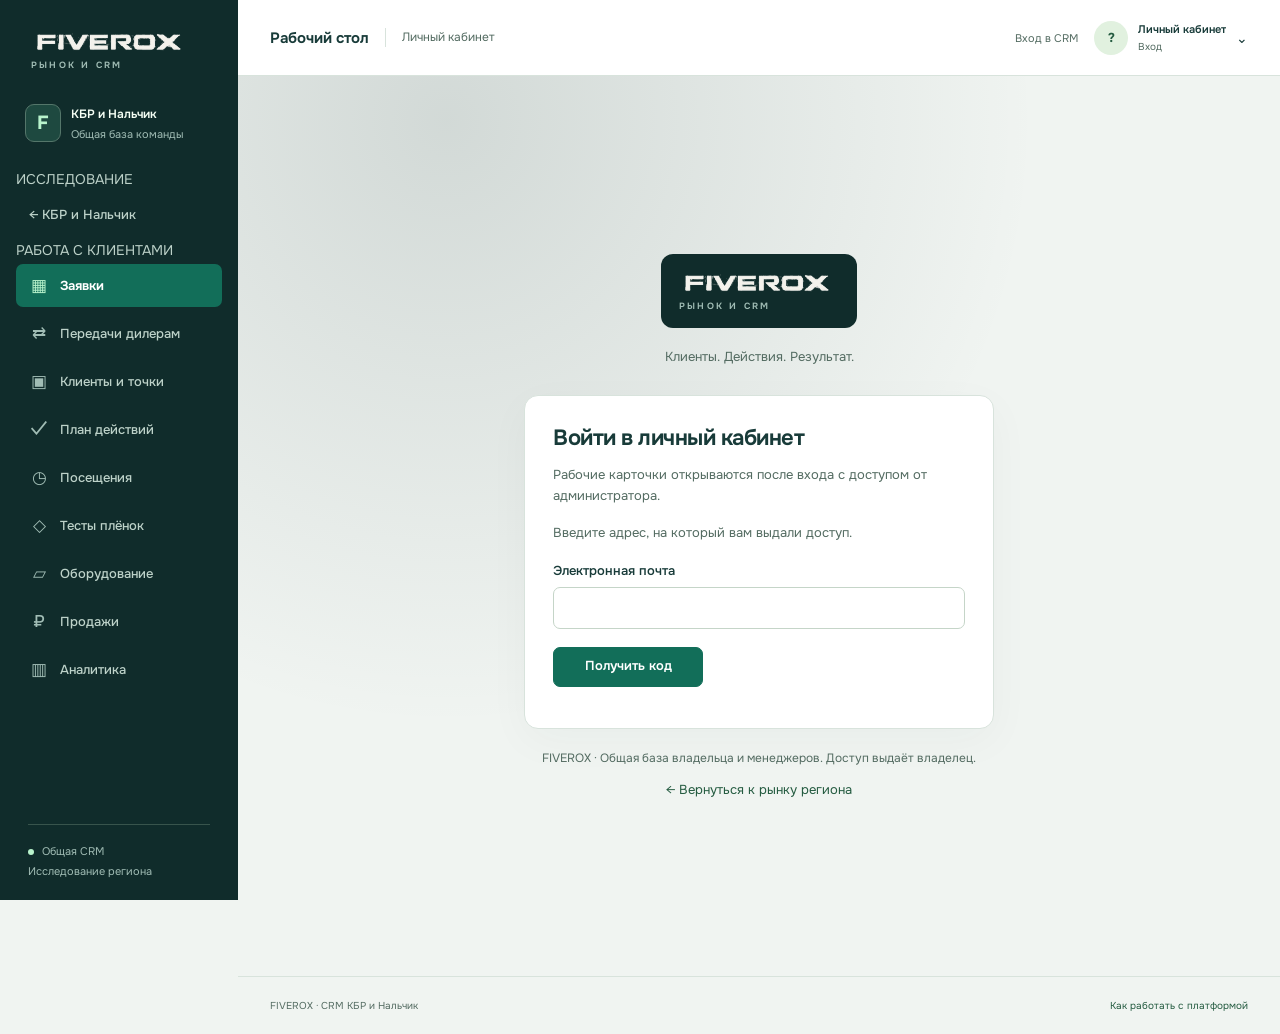
==== commit a390a52c: "Align KBR CRM colors and typography with the research site Use the same locally hosted Onest font an" ====
--- a/crm/index.html
+++ b/crm/index.html
@@ -5,14 +5,15 @@
   <meta name="viewport" content="width=device-width,initial-scale=1">
   <meta name="robots" content="noindex,nofollow">
   <meta name="referrer" content="no-referrer">
-  <meta name="theme-color" content="#11283b">
+  <meta name="theme-color" content="#102c2b">
   <title>FIVEROX · CRM КБР и Нальчик</title>
   <meta name="description" content="Закрытая CRM FIVEROX: компании КБР и Нальчика, задачи, контакты и продажи.">
-  <link rel="icon" href="data:image/svg+xml,%3Csvg xmlns='http://www.w3.org/2000/svg' viewBox='0 0 32 32'%3E%3Crect width='32' height='32' rx='8' fill='%230b8b89'/%3E%3Cpath d='M9 8h15v4H13v5h9v4h-9v6H9z' fill='white'/%3E%3C/svg%3E">
-  <link rel="stylesheet" href="style.css?v=kbr-crm-20261117-r2">
+  <link rel="icon" href="data:image/svg+xml,%3Csvg xmlns='http://www.w3.org/2000/svg' viewBox='0 0 32 32'%3E%3Crect width='32' height='32' rx='8' fill='%23126e59'/%3E%3Cpath d='M9 8h15v4H13v5h9v4h-9v6H9z' fill='white'/%3E%3C/svg%3E">
+  <link rel="preload" href="assets/onest-variable.ttf" as="font" type="font/ttf" crossorigin>
+  <link rel="stylesheet" href="style.css?v=kbr-crm-20261117-r4">
   
-  <script src="config.js?v=kbr-crm-20261117-r2"></script>
-  <script type="module" src="app.js?v=kbr-crm-20261117-r2"></script>
+  <script src="config.js?v=kbr-crm-20261117-r4"></script>
+  <script type="module" src="app.js?v=kbr-crm-20261117-r4"></script>
 </head>
 <body>
 <p id="frameGate" class="frame-gate" hidden>Откройте CRM в отдельной вкладке.</p>
@@ -20,7 +21,7 @@
 <div id="appShell" class="shell" hidden>
   <button id="navBackdrop" class="nav-backdrop" aria-label="Закрыть меню" hidden></button>
   <aside class="sidebar" id="sidebar">
-    <a class="brand" href="../">FIVEROX<span>РЫНОК И CRM</span></a>
+    <a class="brand" href="../"><img src="assets/fiverox-logo-light.png" width="160" height="23" alt="FIVEROX"><span>РЫНОК И CRM</span></a>
     <div class="workspace-name"><span class="workspace-mark">F</span><div><strong>КБР и Нальчик</strong><small>Общая база команды</small></div></div>
     
     <nav id="nav" aria-label="Разделы CRM"></nav>
@@ -30,7 +31,7 @@
     <header class="topbar"><div class="topbar-left"><button id="menuToggle" class="icon-button menu-toggle" aria-label="Открыть меню" aria-expanded="false">☰</button><span class="topbar-title">Рабочий стол</span><span class="topbar-divider"></span><span id="breadcrumb" class="muted"></span></div><div class="topbar-right"><span id="syncStatus" class="sync-status" role="status">Загрузка…</span><button id="refreshWorkspace" class="icon-button" aria-label="Обновить данные" title="Обновить данные">↻</button><details class="profile"><summary><span id="avatar" class="avatar"></span><span class="profile-text"><strong id="identityEmail"></strong><small id="identityRole"></small></span><span aria-hidden="true">⌄</span></summary><div class="profile-menu"><p id="accessNotice"></p><a id="sheetLink" class="btn" target="_blank" rel="noopener noreferrer" hidden>Закрытая Google Таблица ↗</a><button type="button" id="signOut" class="btn">Выйти</button></div></details></div></header>
     <div id="globalNotice" class="global-notice" role="status" hidden></div>
     <section id="authScreen" class="auth-screen auth-embedded">
-  <div class="auth-brand"><a class="brand" href="./">FIVEROX<span>РЫНОК И CRM</span></a><p>Клиенты. Действия. Результат.</p></div>
+  <div class="auth-brand"><a class="brand" href="./"><img src="assets/fiverox-logo-light.png" width="160" height="23" alt="FIVEROX"><span>РЫНОК И CRM</span></a><p>Клиенты. Действия. Результат.</p></div>
   <div id="authConnectionNote" class="status-not-connected">144 карточки уже находятся в закрытой рабочей таблице. Вход в кабинет появится после подключения сервера. <a href="https://docs.google.com/spreadsheets/d/1UWqKBKhATLPggGmj8UNmfte8jjmlGpmO9GwYWbYxGJw/edit" target="_blank" rel="noopener noreferrer">Открыть рабочую таблицу ↗</a></div><details id="signInPanel" class="auth-panel" open>
     <summary>Войти в личный кабинет</summary>
     <p class="meta">Рабочие карточки открываются после входа с доступом от администратора.</p>
--- a/crm/style.css
+++ b/crm/style.css
@@ -1,8 +1,9 @@
-:root{--nav:#11283b;--nav-soft:#1b364b;--ink:#23364a;--muted:#718195;--line:#e3eaf0;--bg:#f2f6f9;--accent:#078d8b;--accent-dark:#006e70;--cyan:#2aaac0;--red:#b94856;--orange:#ad7624;--green:#27825c;--shadow:0 4px 22px #1d35400a;font-family:Inter,-apple-system,BlinkMacSystemFont,"Segoe UI",Arial,sans-serif;color:var(--ink);font-size:14px}*{box-sizing:border-box}body{margin:0;background:var(--bg)}[hidden]{display:none!important}button,input,select,textarea{font:inherit}button,a,input,select,textarea{-webkit-tap-highlight-color:transparent}button{cursor:pointer;border:0;background:none;color:inherit}button:disabled{opacity:.5;cursor:wait}a{color:var(--accent-dark);text-decoration:none}a:hover{text-decoration:underline}button:focus-visible,a:focus-visible,input:focus-visible,select:focus-visible,textarea:focus-visible,summary:focus-visible{outline:3px solid #2aaac0;outline-offset:3px}input,select,textarea{min-height:42px;border:1px solid #d9e2e9;border-radius:7px;padding:10px 12px;width:100%;min-width:0;background:#fff;color:var(--ink)}input::placeholder,textarea::placeholder{color:#96a3af}textarea{resize:vertical;min-height:88px;line-height:1.55}input[type=checkbox]{width:18px;min-height:18px;accent-color:var(--accent)}label{display:grid;gap:7px;line-height:1.4;font-size:13px;font-weight:550}h1,h2,h3,p{overflow-wrap:anywhere}h1{font-size:28px;letter-spacing:-.7px;margin:0 0 8px;font-weight:650}h2{font-size:19px;letter-spacing:-.35px;margin:0 0 18px}h3{font-size:15px;margin:0 0 8px}.muted,.meta{color:var(--muted);line-height:1.6}.meta{font-size:13px}.small{font-size:12px}.eyebrow{font-size:10px;font-weight:750;letter-spacing:1.25px;color:var(--muted)}.error{color:var(--red)!important}.btn{display:inline-flex;align-items:center;justify-content:center;gap:7px;min-height:40px;padding:10px 15px;border:1px solid #dce5eb;background:#fff;border-radius:7px;font-size:13px;font-weight:600;line-height:1.3;white-space:normal}.btn:hover{background:#f5fafb;text-decoration:none}.btn.primary{background:var(--accent);border-color:var(--accent);color:#fff}.btn.primary:hover{background:var(--accent-dark)}.btn.small{font-size:12px;padding:7px 10px;min-height:32px}.btn.danger{color:var(--red)}.text-button{font-size:13px;color:var(--accent-dark);padding:6px 0;text-align:left}.text-button:hover{text-decoration:underline}.icon-button{display:inline-grid;place-items:center;width:36px;height:36px;min-width:36px;border-radius:7px;font-size:23px;line-height:1;color:#6e8090}.icon-button:hover{background:#edf3f5}.button-row{display:flex;gap:8px;align-items:center;flex-wrap:wrap}.brand{font-size:28px;letter-spacing:-1.1px;font-weight:900;line-height:1;display:block;color:#fff}.brand span{display:block;font-size:9px;font-weight:650;letter-spacing:2.2px;color:#89a5b8;margin-top:10px}.brand:hover{text-decoration:none}.auth-screen{min-height:100dvh;display:flex;align-items:center;justify-content:center;flex-direction:column;padding:52px 20px;background:radial-gradient(ellipse at 20% 5%,#19516a22,transparent 50%),var(--bg)}.auth-brand{text-align:center;margin-bottom:30px}.auth-brand .brand{color:var(--nav);font-size:34px}.auth-brand .brand span{color:#6c8a9b}.auth-brand p{font-size:13px;color:var(--muted);margin:20px 0 0}.auth-panel{width:100%;max-width:470px;background:#fff;border:1px solid var(--line);border-radius:14px;box-shadow:0 12px 44px #11283b09;padding:28px}.auth-panel summary{font-size:22px;font-weight:650;letter-spacing:-.5px;cursor:pointer;list-style:none}.auth-panel summary::-webkit-details-marker{display:none}.access-form{display:grid;gap:18px}.access-form .meta{margin:3px 0 0}.access-actions{display:flex;gap:9px;flex-wrap:wrap}.access-form .primary{min-width:150px}.auth-note{font-size:12px;line-height:1.6;color:var(--muted);max-width:440px;text-align:center;margin-top:20px}.frame-gate{padding:30px}.shell{display:grid;grid-template-columns:238px minmax(0,1fr);min-height:100dvh}.sidebar{position:sticky;top:0;height:100dvh;background:var(--nav);color:#b9c9d4;display:flex;flex-direction:column;padding:30px 16px 18px;z-index:30}.sidebar>.brand{padding:0 15px}.workspace-name{display:flex;align-items:center;gap:10px;margin:34px 9px 28px}.workspace-mark{display:grid;place-items:center;width:36px;height:38px;background:#24465d;color:#bce8ea;border:1px solid #436176;border-radius:9px;font-size:19px;font-weight:750}.workspace-name strong{font-size:12px;color:#f3f8fb;display:block;font-weight:600}.workspace-name small{display:block;margin-top:5px;font-size:11px;color:#8ba4b5}.nav-label{font-size:9px;letter-spacing:1px;color:#69899e;margin:0 15px 12px;font-weight:700}.sidebar nav{display:grid;gap:5px}.nav-item{display:flex;align-items:center;gap:11px;min-height:43px;padding:11px 13px;border-radius:7px;text-align:left;font-size:13px;font-weight:500;color:#b6c8d4;width:100%}.nav-item:hover{background:var(--nav-soft)}.nav-item.active{color:#fff;background:#14535f;font-weight:650}.nav-icon{width:20px;color:#83a0b4;font-size:17px;text-align:center}.nav-item.active .nav-icon{color:#7ddad7}.nav-badge{font-size:10px;border-radius:5px;background:#284355;color:#a8c2d0;padding:2px 6px;margin-left:auto}.nav-item.active .nav-badge{background:#26707a;color:#d9ffff}.sidebar-bottom{font-size:11px;line-height:1.8;border-top:1px solid #294052;margin:24px 12px 0;padding-top:17px;margin-top:auto;color:#8ca7b8}.sidebar-bottom a{display:block;color:#a6c5d3;margin-top:9px}.sync-dot{display:inline-block;width:6px;height:6px;border-radius:50%;background:#55b8a2;margin-right:5px}.main-shell{min-width:0;display:flex;flex-direction:column}.topbar{height:76px;background:#fff;border-bottom:1px solid var(--line);display:flex;align-items:center;justify-content:space-between;gap:18px;padding:0 32px}.topbar-left,.topbar-right{display:flex;align-items:center;gap:16px;min-width:0}.topbar-title{font-size:15px;font-weight:650;white-space:nowrap}.topbar-divider{height:19px;border-left:1px solid var(--line)}#breadcrumb{font-size:12px}.sync-status{font-size:11px;color:#8797a4;white-space:nowrap}.profile{position:relative}.profile>summary{display:flex;gap:10px;align-items:center;cursor:pointer;list-style:none}.profile>summary::-webkit-details-marker{display:none}.profile-text{display:grid;gap:4px;max-width:185px}.profile-text strong{font-size:11px;font-weight:600;overflow:hidden;text-overflow:ellipsis}.profile-text small{font-size:10px;color:var(--muted)}.avatar{display:grid;place-items:center;border-radius:50%;height:34px;width:34px;background:#e2f2f1;color:var(--accent-dark);font-size:13px;font-weight:700}.profile-menu{position:absolute;right:0;top:48px;z-index:40;width:275px;padding:18px;background:#fff;border:1px solid var(--line);border-radius:10px;box-shadow:0 12px 38px #17364a17}.profile-menu p{font-size:12px;line-height:1.6;margin:0 0 14px;color:var(--muted)}main{width:100%;padding:29px 32px 40px;max-width:1820px;margin:0 auto;flex:1}main:focus{outline:none}.page-heading{display:flex;justify-content:space-between;align-items:flex-start;gap:18px;margin-bottom:23px}.page-heading p{color:var(--muted);font-size:13px;line-height:1.6;margin:0}.heading-actions{display:flex;flex-wrap:wrap;gap:9px;justify-content:flex-end}.stats{display:grid;grid-template-columns:repeat(4,minmax(0,1fr));gap:14px;margin:0 0 23px}.stat{background:#fff;border:1px solid var(--line);border-radius:10px;padding:18px 20px;box-shadow:var(--shadow);min-width:0}.stat-label{display:flex;align-items:center;justify-content:space-between;font-size:11px;color:var(--muted);gap:7px}.stat strong{display:block;font-size:29px;letter-spacing:-1px;line-height:1.3;font-weight:650;margin:10px 0 6px;color:#21384c}.stat small{font-size:10px;line-height:1.6;color:#91a0ac}.stat.accent{border-top:3px solid var(--accent);padding-top:16px}.stat.attention strong{color:var(--red)}.views{display:flex;gap:22px;border-bottom:1px solid #dbe5eb;margin-bottom:20px}.view-button{font-size:12px;color:var(--muted);padding:0 1px 12px;border-bottom:2px solid transparent}.view-button.active{color:var(--accent-dark);font-weight:650;border-bottom-color:var(--accent)}.toolbar{display:flex;gap:10px;align-items:center;flex-wrap:wrap;background:#fff;border:1px solid var(--line);border-radius:9px;padding:12px 14px;margin-bottom:20px;box-shadow:var(--shadow)}.search-wrap{flex:1;min-width:180px;position:relative}.search-wrap span{position:absolute;left:11px;top:10px;color:#9ba9b3;font-size:18px;pointer-events:none}.toolbar input[type=search]{min-height:36px;padding:8px 10px 8px 35px;border-color:transparent;background:#f4f7f9;font-size:12px}.toolbar select{width:auto;min-width:125px;max-width:240px;min-height:36px;padding:7px 10px;font-size:12px}.result-count{font-size:11px;color:var(--muted);white-space:nowrap;margin-left:auto}.board{display:flex;gap:12px;overflow-x:auto;align-items:flex-start;padding:2px 0 20px;scrollbar-color:#b2c5d2 transparent;scrollbar-width:thin;min-height:320px}.column{flex:0 0 240px;background:#eaf0f4;border:1px solid #e1e8ee;border-radius:8px;min-height:390px;padding-bottom:8px}.column-head{border-top:3px solid var(--stage,#3c9eab);padding:14px 12px 12px;display:flex;align-items:center;justify-content:space-between;gap:8px;font-size:12px;font-weight:600;line-height:1.5;min-height:65px;border-radius:7px 7px 0 0}.column-head span:last-child{color:#8494a2;font-weight:500}.lead-card{display:block;text-align:left;width:calc(100% - 16px);margin:0 8px 8px;background:#fff;border:1px solid #e1e8ed;border-radius:7px;padding:14px 12px;box-shadow:0 2px 4px #243f4d04;transition:box-shadow .15s,transform .15s}.lead-card:hover{transform:translateY(-2px);box-shadow:0 6px 15px #29445110}.lead-card[draggable=true]{cursor:grab}.lead-card.dragging{opacity:.4}.column.drop-target{outline:2px solid var(--accent);outline-offset:-2px;background:#dfeeed}.lead-card h3{font-size:13px;line-height:1.4;margin:0 0 9px;font-weight:650}.lead-card .profile-label{font-size:10px;color:#5c7c8d;line-height:1.5;background:#f1f6f8;display:inline-block;border-radius:4px;padding:3px 5px}.lead-card p{font-size:11px;line-height:1.6;color:#8998a4;margin:9px 0}.lead-card-footer{border-top:1px solid #edf1f4;display:flex;justify-content:space-between;gap:7px;padding-top:10px;margin-top:11px;font-size:10px;color:#8a9da9;line-height:1.5}.lead-card-footer strong{font-weight:500;color:#627b8a}.pill{display:inline-block;font-size:10px;font-weight:550;padding:4px 7px;line-height:1.3;border-radius:4px;background:#edf3f6;color:#647d8e;white-space:normal}.pill.green{background:#e7f5ee;color:#267552}.pill.orange{background:#fff3df;color:#9b6c24}.pill.red{background:#fbe9ec;color:#b04d5c}.pill.blue{background:#e8f3f8;color:#2f7b9b}.pill.purple{background:#f0ebf8;color:#8063a0}.due-pill{margin-top:4px}.empty-column{font-size:11px;line-height:1.6;text-align:center;color:#92a2af;padding:22px 12px}.box{background:#fff;border:1px solid var(--line);border-radius:10px;box-shadow:var(--shadow);padding:22px;margin-bottom:20px}.box-header{display:flex;justify-content:space-between;align-items:center;gap:15px;margin-bottom:18px}.box-header h2{margin:0}.table-box{padding:0;overflow:hidden}.table-wrap{overflow:auto;scrollbar-width:thin}.data-table{width:100%;border-collapse:collapse;min-width:760px;text-align:left}.data-table th{font-size:10px;text-transform:uppercase;letter-spacing:.45px;color:#8a9ba8;background:#f9fbfc;padding:13px 16px;font-weight:600;border-bottom:1px solid var(--line);line-height:1.5;white-space:nowrap}.data-table td{font-size:12px;padding:16px;border-bottom:1px solid #edf2f5;line-height:1.55;vertical-align:middle;overflow-wrap:anywhere}.data-table tr:last-child td{border-bottom:0}.data-table tbody tr:hover{background:#fbfdfe}.data-table .sub{font-size:10px;color:#8b9ca8;margin-top:5px;line-height:1.5}.company-button{color:#28465a;font-size:12px;font-weight:650;text-align:left;padding:0;line-height:1.5}.company-button:hover{color:var(--accent);text-decoration:underline}.empty-state{text-align:center;padding:50px 24px;color:var(--muted);font-size:13px;line-height:1.7}.empty-state .empty-icon{font-size:28px;color:#a7bbc8;margin-bottom:12px}.empty-state strong{font-weight:600;display:block;color:#526c7d;margin-bottom:6px}.empty-state .btn{margin-top:17px}.note{border:1px solid #dfecef;background:#eef7f8;border-radius:7px;padding:13px 16px;color:#607d89;font-size:12px;line-height:1.7;margin:18px 0}.note.warning{background:#fff8eb;border-color:#f0e2c6;color:#9b7c47}.analytics-grid{display:grid;grid-template-columns:minmax(0,1.35fr) minmax(0,1fr);gap:20px}.bar-row{display:grid;grid-template-columns:150px minmax(0,1fr) 32px;align-items:center;gap:12px;margin:15px 0;font-size:11px;line-height:1.5}.bar-track{height:17px;background:#edf3f6;border-radius:4px;overflow:hidden}.bar-fill{height:100%;background:#4aa9b2;border-radius:4px}.bar-row strong{font-size:11px;text-align:right}.chart-legend{font-size:10px;color:#8fa0ad;line-height:1.6;margin-top:18px}.monthly-chart{display:flex;align-items:flex-end;gap:15px;height:175px;border-bottom:1px solid var(--line);margin:25px 0 8px;padding:0 8px}.month-col{flex:1;display:flex;flex-direction:column;justify-content:flex-end;align-items:center;height:100%;min-width:0;gap:9px}.month-col strong{font-size:9px;font-weight:500;color:#6c8695;white-space:nowrap}.month-bar{background:linear-gradient(#2da5af,#0a8a91);width:100%;max-width:42px;min-height:2px;border-radius:4px 4px 0 0}.month-labels{display:flex;justify-content:space-between;gap:15px;padding:0 8px;color:#8b9ca7;font-size:10px}.month-labels span{flex:1;text-align:center}.action-stack{display:grid;gap:10px}.action-item{border:1px solid var(--line);border-radius:7px;padding:13px;display:flex;align-items:flex-start;justify-content:space-between;gap:14px}.action-item h3{font-size:12px;margin:0 0 6px}.action-item p{font-size:11px;color:var(--muted);line-height:1.5;margin:0}.action-item .btn{flex-shrink:0}.global-notice{padding:12px 32px;background:#fff6e7;color:#946a25;line-height:1.6;font-size:12px;border-bottom:1px solid #efdfc2}.global-notice.error{background:#fff0f2;border-color:#f4d8de}.loading-state{padding:70px 20px;display:flex;align-items:center;justify-content:center;gap:12px;color:#8295a3;font-size:13px}.loader{display:inline-block;border:2px solid #d7e8eb;border-top-color:var(--accent);height:20px;width:20px;border-radius:50%;animation:spin .8s linear infinite}@keyframes spin{to{transform:rotate(360deg)}}footer{border-top:1px solid var(--line);display:flex;align-items:center;justify-content:space-between;gap:20px;padding:16px 32px;font-size:10px;color:#92a3ae}footer .text-button{font-size:10px}.menu-toggle{display:none}.nav-backdrop,.drawer-backdrop{position:fixed;inset:0;background:#11283b66;z-index:40;backdrop-filter:blur(2px)}.card-drawer{position:fixed;inset:0 0 0 auto;width:min(740px,100vw);background:#fff;z-index:50;box-shadow:-20px 0 70px #16354b1d;display:flex;flex-direction:column}.drawer-header{padding:24px 28px 20px;display:flex;align-items:flex-start;justify-content:space-between;gap:15px;border-bottom:1px solid var(--line)}.drawer-header h2{font-size:23px;margin:8px 0 7px}.drawer-header p{font-size:11px;color:var(--muted);line-height:1.6;margin:0}.drawer-header .icon-button{font-size:28px;margin-top:-5px}.drawer-body{overflow-y:auto;padding:23px 28px 34px;flex:1;overscroll-behavior:contain}.drawer-tabs{display:flex;gap:19px;border-bottom:1px solid var(--line);margin:22px 0;overflow-x:auto}.drawer-tabs button{padding:0 0 12px;font-size:12px;color:var(--muted);white-space:nowrap;border-bottom:2px solid transparent}.drawer-tabs button.active{color:var(--accent-dark);font-weight:650;border-color:var(--accent)}.contact-block{background:#f4f8fa;padding:15px 18px;border-radius:8px;display:grid;gap:9px;font-size:12px;line-height:1.6;overflow-wrap:anywhere}.contact-links{display:flex;gap:13px;flex-wrap:wrap;font-size:11px}.form-grid{display:grid;grid-template-columns:1fr 1fr;gap:17px}.field.full{grid-column:1/-1}.field small{font-size:10px;font-weight:400;color:var(--muted);line-height:1.6}.form-actions{display:flex;justify-content:space-between;gap:12px;align-items:center;margin-top:23px;padding-top:19px;border-top:1px solid var(--line)}.form-actions p{font-size:11px;line-height:1.6;margin:0}.form-section{margin-top:25px;padding-top:22px;border-top:1px solid var(--line)}.form-section h3{font-size:14px;margin-bottom:16px}.timeline{border-left:2px solid #e5eef2;margin:10px 0 0 5px;padding-left:19px}.event{position:relative;margin:0 0 23px;font-size:12px;line-height:1.6}.event:before{position:absolute;left:-25px;top:5px;content:'';width:8px;height:8px;border:2px solid white;border-radius:50%;background:#4fa7af}.event>strong{display:block;font-size:12px;font-weight:600;margin-bottom:5px}.event small{font-size:10px;color:var(--muted)}.event p{margin:7px 0;white-space:pre-wrap;overflow-wrap:anywhere}.diff{font-size:11px;background:#f7fafb;padding:9px 12px;border-radius:5px;margin:7px 0}.diff b{display:block;font-weight:550;margin-bottom:3px}.diff-values{display:flex;gap:9px;align-items:flex-start;overflow-wrap:anywhere}.diff-values .before{color:#9a7a80}.diff-values .after{color:#4a7e70}.detail-actions{display:flex;gap:8px;flex-wrap:wrap;margin:20px 0}.mini-table{min-width:540px}dialog{border:0;border-radius:12px;padding:0;width:min(640px,calc(100% - 28px));max-height:92dvh;box-shadow:0 28px 90px #102c4650;color:var(--ink);overflow:auto}dialog::backdrop{background:#11283b78;backdrop-filter:blur(2px)}.dialog-header{display:flex;align-items:flex-start;justify-content:space-between;gap:15px;padding:23px 26px 20px;border-bottom:1px solid var(--line)}.dialog-header h2{margin:7px 0 0;font-size:21px}.dialog-body{padding:22px 26px}.dialog-footer{padding:17px 26px 22px;border-top:1px solid var(--line)}.dialog-footer>div{display:flex;justify-content:flex-end;gap:9px}.dialog-footer>p{font-size:12px;line-height:1.6;margin:0 0 13px}.dialog-footer>p:empty{display:none}.toast{position:fixed;bottom:22px;right:24px;z-index:100;max-width:min(460px,calc(100% - 28px));padding:14px 19px;border-radius:8px;box-shadow:0 6px 28px #152b4530;background:#183d50;color:white;font-size:12px;line-height:1.6;opacity:0;transform:translateY(12px);transition:opacity .15s,transform .15s;pointer-events:none}.toast.show{opacity:1;transform:translateY(0)}.toast.error{background:#85424d;color:#fff!important}.help-grid{display:grid;gap:12px}.help-step{border:1px solid var(--line);border-radius:8px;padding:15px;font-size:12px;line-height:1.7}.help-step b{display:block;margin-bottom:5px}.help-step p{margin:0;color:var(--muted)}.drawer-status{margin-top:15px;font-size:12px;line-height:1.6}.selection-info{font-size:11px;color:var(--muted);line-height:1.6;padding:0 1px;margin-top:-9px;margin-bottom:18px}.inline-value{white-space:nowrap}.empty-chart{text-align:center;color:#9babb6;padding:42px 20px;font-size:12px}.amount-total{display:flex;justify-content:space-between;align-items:center;border-radius:7px;background:#eef8f6;border:1px solid #dbece7;padding:13px 15px;margin-top:18px;font-size:12px}.amount-total strong{font-size:20px;color:var(--accent-dark)}
-@media(min-width:1700px){.column{flex-basis:260px}.stats{gap:18px}}@media(max-width:1200px){.shell{grid-template-columns:210px minmax(0,1fr)}.sidebar{padding:28px 10px 18px}.sidebar>.brand{padding-left:13px}.brand{font-size:25px}.workspace-name{margin-left:10px;margin-right:0}.workspace-name strong{font-size:10px}.nav-item{font-size:12px;padding-left:12px}.topbar{padding:0 24px}main{padding:25px 24px 34px}.topbar-title{display:none}.topbar-divider{display:none}.topbar-left{gap:8px}.stats{gap:10px}.stat{padding:16px}.stat strong{font-size:26px}.analytics-grid{grid-template-columns:1fr}.profile-text{max-width:170px}.bar-row{grid-template-columns:170px minmax(0,1fr) 35px}}@media(max-width:900px){.sync-status{display:none}.profile-text{max-width:140px}.stats{grid-template-columns:repeat(2,minmax(0,1fr))}.topbar-right{gap:10px}.page-heading{flex-wrap:wrap}.heading-actions{justify-content:flex-start}.toolbar .result-count{width:100%;margin-left:0}.toolbar select{flex:1}.profile-menu{right:-10px}.bar-row{grid-template-columns:140px minmax(0,1fr) 32px}}@media(max-width:700px){.shell{display:block}.sidebar{position:fixed;top:0;left:0;bottom:0;width:250px;height:100dvh;transform:translateX(-100%);transition:transform .18s;z-index:65;box-shadow:15px 0 50px #142c4a20}.sidebar.open{transform:translateX(0)}.workspace-name strong{font-size:12px}.nav-item{font-size:13px}.nav-backdrop{z-index:60}.menu-toggle{display:inline-grid}.topbar{padding:0 15px;height:68px;gap:8px}.topbar-left{gap:10px}.topbar-title{display:block;font-size:13px}#breadcrumb{display:none}.profile-text{display:none}.topbar-right{gap:7px}.profile-menu{right:0}.profile>summary{gap:6px}.profile-menu{width:250px}.icon-button{width:32px;height:34px;min-width:32px}main{padding:23px 16px 28px}h1{font-size:25px}.page-heading{gap:14px;margin-bottom:19px}.page-heading p{font-size:12px}.heading-actions{width:100%}.heading-actions>.btn{flex:1}.stats{gap:10px;margin-bottom:20px}.stat{padding:15px}.stat strong{font-size:25px;margin:9px 0 5px}.stat-label{font-size:10px}.stat small{font-size:9px}.toolbar{padding:11px;gap:8px;margin-bottom:17px}.search-wrap{flex-basis:100%}.toolbar select{min-width:120px;max-width:none}.toolbar .result-count{font-size:10px}.board{gap:10px}.column{flex-basis:260px;min-height:350px}.column-head{min-height:55px}.lead-card h3{font-size:14px}.lead-card p{font-size:12px}.lead-card .profile-label{font-size:11px}.box{padding:18px}.table-box{padding:0}.data-table td{padding:14px;font-size:12px}.data-table th{padding:12px 14px}.data-table{min-width:720px}.drawer-header{padding:22px 20px 17px}.drawer-header h2{font-size:21px}.drawer-body{padding:20px 20px 30px}.form-grid{grid-template-columns:1fr;gap:15px}.field.full{grid-column:auto}.form-actions{align-items:flex-start;flex-direction:column}.form-actions>.btn{width:100%}.drawer-tabs{gap:19px}.contact-block{font-size:12px;padding:14px}.drawer-status{font-size:12px}.detail-actions>.btn{flex:1}.dialog-header{padding:22px 20px 18px}.dialog-body{padding:20px}.dialog-footer{padding:16px 20px 20px}.dialog-footer>div>.btn{flex:1}.auth-panel{padding:25px 22px}.auth-panel summary{font-size:21px}.auth-screen{padding:42px 17px}.auth-note{font-size:11px}.access-actions .primary{width:100%}.access-actions .btn{flex:1}.bar-row{grid-template-columns:115px minmax(0,1fr) 26px;font-size:10px;gap:8px}.bar-track{height:15px}.monthly-chart,.month-labels{gap:8px}.month-col strong{font-size:8px}.action-item{gap:9px}.action-item .btn{font-size:10px;padding:6px}.global-notice{padding:12px 16px;font-size:11px}footer{padding:16px;gap:10px;flex-wrap:wrap;font-size:9px}footer>span:first-child{width:100%}.toast{bottom:14px;right:14px;font-size:12px}.note{font-size:11px}.view-button{min-height:35px}.box-header{align-items:flex-start}.box-header h2{font-size:17px}label{font-size:13px}input,select,textarea{font-size:16px}.selection-info{font-size:10px}}@media(prefers-reduced-motion:reduce){*{animation:none!important;transition:none!important;scroll-behavior:auto!important}}
+@font-face{font-family:Onest;src:url("assets/onest-variable.ttf") format("truetype");font-style:normal;font-weight:100 900;font-display:swap}
+:root{--nav:#102c2b;--nav-soft:#183c36;--ink:#183b39;--muted:#536b61;--line:#d8e3dc;--bg:#f0f4f1;--accent:#126e59;--accent-dark:#245b40;--focus:#4b9982;--red:#923f32;--orange:#876323;--green:#126e59;--shadow:0 4px 22px #102c2b0a;font-family:Onest,Arial,sans-serif;font-synthesis:none;color:var(--ink);font-size:14px;color-scheme:light}*{box-sizing:border-box}body{margin:0;background:var(--bg)}[hidden]{display:none!important}button,input,select,textarea{font:inherit}button,a,input,select,textarea{-webkit-tap-highlight-color:transparent}button{cursor:pointer;border:0;background:none;color:inherit}button:disabled{opacity:.5;cursor:wait}a{color:var(--accent-dark);text-decoration:none}a:hover{text-decoration:underline}button:focus-visible,a:focus-visible,input:focus-visible,select:focus-visible,textarea:focus-visible,summary:focus-visible{outline:3px solid #4b9982;outline-offset:3px}input,select,textarea{min-height:42px;border:1px solid #c5d5c8;border-radius:7px;padding:10px 12px;width:100%;min-width:0;background:#fff;color:var(--ink)}input::placeholder,textarea::placeholder{color:var(--muted)}textarea{resize:vertical;min-height:88px;line-height:1.55}input[type=checkbox]{width:18px;min-height:18px;accent-color:var(--accent)}label{display:grid;gap:7px;line-height:1.4;font-size:13px;font-weight:550}h1,h2,h3,p{overflow-wrap:anywhere}h1{font-size:28px;letter-spacing:-.035em;margin:0 0 8px;font-weight:600}h2{font-size:19px;letter-spacing:-.35px;margin:0 0 18px}h3{font-size:15px;margin:0 0 8px}.muted,.meta{color:var(--muted);line-height:1.6}.meta{font-size:13px}.small{font-size:12px}.eyebrow{font-size:10px;font-weight:750;letter-spacing:1.25px;color:var(--muted)}.error{color:var(--red)!important}.btn{display:inline-flex;align-items:center;justify-content:center;gap:7px;min-height:40px;padding:10px 15px;border:1px solid var(--line);background:#fff;border-radius:7px;font-size:13px;font-weight:600;line-height:1.3;white-space:normal}.btn:hover{background:#f5f8f2;text-decoration:none}.btn.primary{background:var(--accent);border-color:var(--accent);color:#fff}.btn.primary:hover{background:var(--accent-dark)}.btn.small{font-size:12px;padding:7px 10px;min-height:32px}.btn.danger{color:var(--red)}.text-button{font-size:13px;color:var(--accent-dark);padding:6px 0;text-align:left}.text-button:hover{text-decoration:underline}.icon-button{display:inline-grid;place-items:center;width:36px;height:36px;min-width:36px;border-radius:7px;font-size:23px;line-height:1;color:var(--muted)}.icon-button:hover{background:#edf2ed}.button-row{display:flex;gap:8px;align-items:center;flex-wrap:wrap}.brand{display:block;color:#fff;line-height:1;width:max-content;max-width:100%}.brand img{display:block;width:160px;height:auto}.brand span{display:block;font-size:9px;font-weight:650;letter-spacing:2.2px;color:#a1bdb5;margin-top:10px}.brand:hover{text-decoration:none}.auth-screen{min-height:100dvh;display:flex;align-items:center;justify-content:center;flex-direction:column;padding:52px 20px;background:radial-gradient(ellipse at 20% 5%,#102c2b22,transparent 50%),var(--bg)}.auth-brand{text-align:center;margin-bottom:30px}.auth-brand .brand{padding:17px 18px;border-radius:12px;background:var(--nav);text-align:left;margin-inline:auto}.auth-brand .brand span{color:#a1bdb5}.auth-brand p{font-size:13px;color:var(--muted);margin:20px 0 0}.auth-panel{width:100%;max-width:470px;background:#fff;border:1px solid var(--line);border-radius:14px;box-shadow:0 12px 44px #102c2b09;padding:28px}.auth-panel summary{font-size:22px;font-weight:650;letter-spacing:-.5px;cursor:pointer;list-style:none}.auth-panel summary::-webkit-details-marker{display:none}.access-form{display:grid;gap:18px}.access-form .meta{margin:3px 0 0}.access-actions{display:flex;gap:9px;flex-wrap:wrap}.access-form .primary{min-width:150px}.auth-note{font-size:12px;line-height:1.6;color:var(--muted);max-width:440px;text-align:center;margin-top:20px}.frame-gate{padding:30px}.shell{display:grid;grid-template-columns:238px minmax(0,1fr);min-height:100dvh}.sidebar{position:sticky;top:0;height:100dvh;background:var(--nav);color:#bdd2c9;display:flex;flex-direction:column;padding:30px 16px 18px;z-index:30}.sidebar>.brand{padding:0 15px}.workspace-name{display:flex;align-items:center;gap:10px;margin:34px 9px 28px}.workspace-mark{display:grid;place-items:center;width:36px;height:38px;background:#1e4940;color:#b8f3cc;border:1px solid #54766a;border-radius:9px;font-size:19px;font-weight:750}.workspace-name strong{font-size:12px;color:#f5fff5;display:block;font-weight:600}.workspace-name small{display:block;margin-top:5px;font-size:11px;color:#a1bdb5}.nav-label{font-size:9px;letter-spacing:1px;color:#a1bdb5;margin:0 15px 12px;font-weight:700}.sidebar nav{display:grid;gap:5px}.nav-item{display:flex;align-items:center;gap:11px;min-height:43px;padding:11px 13px;border-radius:7px;text-align:left;font-size:13px;font-weight:500;color:#bdd2c9;width:100%}.nav-item:hover{background:var(--nav-soft)}.nav-item.active{color:#fff;background:#126e59;font-weight:650}.nav-icon{width:20px;color:#a1bdb5;font-size:17px;text-align:center}.nav-item.active .nav-icon{color:#b8f3cc}.nav-badge{font-size:10px;border-radius:5px;background:#1e4940;color:#bdd2c9;padding:2px 6px;margin-left:auto}.nav-item.active .nav-badge{background:#b8f3cc;color:#183b2a}.sidebar-bottom{font-size:11px;line-height:1.8;border-top:1px solid #38544c;margin:24px 12px 0;padding-top:17px;margin-top:auto;color:#a1bdb5}.sidebar-bottom a{display:block;color:#b8f3cc;margin-top:9px}.sync-dot{display:inline-block;width:6px;height:6px;border-radius:50%;background:#b8f3cc;margin-right:5px}.main-shell{min-width:0;display:flex;flex-direction:column}.topbar{height:76px;background:#fff;border-bottom:1px solid var(--line);display:flex;align-items:center;justify-content:space-between;gap:18px;padding:0 32px}.topbar-left,.topbar-right{display:flex;align-items:center;gap:16px;min-width:0}.topbar-title{font-size:15px;font-weight:650;white-space:nowrap}.topbar-divider{height:19px;border-left:1px solid var(--line)}#breadcrumb{font-size:12px}.sync-status{font-size:11px;color:var(--muted);white-space:nowrap}.profile{position:relative}.profile>summary{display:flex;gap:10px;align-items:center;cursor:pointer;list-style:none}.profile>summary::-webkit-details-marker{display:none}.profile-text{display:grid;gap:4px;max-width:185px}.profile-text strong{font-size:11px;font-weight:600;overflow:hidden;text-overflow:ellipsis}.profile-text small{font-size:10px;color:var(--muted)}.avatar{display:grid;place-items:center;border-radius:50%;height:34px;width:34px;background:#e1f1df;color:var(--accent-dark);font-size:13px;font-weight:700}.profile-menu{position:absolute;right:0;top:48px;z-index:40;width:275px;padding:18px;background:#fff;border:1px solid var(--line);border-radius:10px;box-shadow:0 12px 38px #102c2b17}.profile-menu p{font-size:12px;line-height:1.6;margin:0 0 14px;color:var(--muted)}main{width:100%;padding:29px 32px 40px;max-width:1820px;margin:0 auto;flex:1}main:focus{outline:none}.page-heading{display:flex;justify-content:space-between;align-items:flex-start;gap:18px;margin-bottom:23px}.page-heading p{color:var(--muted);font-size:13px;line-height:1.6;margin:0}.heading-actions{display:flex;flex-wrap:wrap;gap:9px;justify-content:flex-end}.stats{display:grid;grid-template-columns:repeat(4,minmax(0,1fr));gap:14px;margin:0 0 23px}.stat{background:#fff;border:1px solid var(--line);border-radius:10px;padding:18px 20px;box-shadow:var(--shadow);min-width:0}.stat-label{display:flex;align-items:center;justify-content:space-between;font-size:11px;color:var(--muted);gap:7px}.stat strong{display:block;font-size:29px;letter-spacing:-1px;line-height:1.3;font-weight:550;font-variant-numeric:tabular-nums;margin:10px 0 6px;color:var(--ink)}.stat small{font-size:10px;line-height:1.6;color:var(--muted)}.stat.accent{background:#e0edde;border-color:#c8ddc6;border-top:3px solid var(--accent);padding-top:16px}.stat.attention strong{color:var(--red)}.views{display:flex;gap:22px;border-bottom:1px solid var(--line);margin-bottom:20px}.view-button{font-size:12px;color:var(--muted);padding:0 1px 12px;border-bottom:2px solid transparent}.view-button.active{color:var(--accent-dark);font-weight:650;border-bottom-color:var(--accent)}.toolbar{display:flex;gap:10px;align-items:center;flex-wrap:wrap;background:#fff;border:1px solid var(--line);border-radius:9px;padding:12px 14px;margin-bottom:20px;box-shadow:var(--shadow)}.search-wrap{flex:1;min-width:180px;position:relative}.search-wrap span{position:absolute;left:11px;top:10px;color:var(--muted);font-size:18px;pointer-events:none}.toolbar input[type=search]{min-height:36px;padding:8px 10px 8px 35px;border-color:transparent;background:#f4f7f1;font-size:12px}.toolbar select{width:auto;min-width:125px;max-width:240px;min-height:36px;padding:7px 10px;font-size:12px}.result-count{font-size:11px;color:var(--muted);white-space:nowrap;margin-left:auto}.board{display:flex;gap:12px;overflow-x:auto;align-items:flex-start;padding:2px 0 20px;scrollbar-color:#a4bda7 transparent;scrollbar-width:thin;min-height:320px}.column{flex:0 0 240px;background:#edf2ed;border:1px solid var(--line);border-radius:8px;min-height:390px;padding-bottom:8px}.column-head{border-top:3px solid var(--stage,#4b9982);padding:14px 12px 12px;display:flex;align-items:center;justify-content:space-between;gap:8px;font-size:12px;font-weight:600;line-height:1.5;min-height:65px;border-radius:7px 7px 0 0}.column-head span:last-child{color:var(--muted);font-weight:500}.lead-card{display:block;text-align:left;width:calc(100% - 16px);margin:0 8px 8px;background:#fff;border:1px solid var(--line);border-radius:7px;padding:14px 12px;box-shadow:0 2px 4px #102c2b04;transition:box-shadow .15s,transform .15s}.lead-card:hover{transform:translateY(-2px);box-shadow:0 6px 15px #102c2b10}.lead-card[draggable=true]{cursor:grab}.lead-card.dragging{opacity:.4}.column.drop-target{outline:2px solid var(--accent);outline-offset:-2px;background:#e0edde}.lead-card h3{font-size:14px;line-height:1.4;margin:0 0 9px;font-weight:650}.lead-card .profile-label{font-size:10px;color:var(--muted);line-height:1.5;background:#edf2ed;display:inline-block;border-radius:4px;padding:3px 5px}.lead-card p{font-size:11px;line-height:1.6;color:var(--muted);margin:9px 0}.lead-card-footer{border-top:1px solid var(--line);display:flex;justify-content:space-between;gap:7px;padding-top:10px;margin-top:11px;font-size:10px;color:var(--muted);line-height:1.5}.lead-card-footer strong{font-weight:500;color:var(--muted)}.pill{display:inline-block;font-size:10px;font-weight:550;padding:4px 7px;line-height:1.3;border-radius:4px;background:#edf2ed;color:var(--muted);white-space:normal}.pill.green{background:#ddf1d9;color:#236239}.pill.orange{background:#fcf8eb;color:#876323}.pill.red{background:#fff0eb;color:#923f32}.pill.blue{background:#e1f1df;color:#2f683b}.pill.purple{background:#edf2ed;color:#38544c}.due-pill{margin-top:4px}.empty-column{font-size:11px;line-height:1.6;text-align:center;color:var(--muted);padding:22px 12px}.box{background:#fff;border:1px solid var(--line);border-radius:10px;box-shadow:var(--shadow);padding:22px;margin-bottom:20px}.box-header{display:flex;justify-content:space-between;align-items:center;gap:15px;margin-bottom:18px}.box-header h2{margin:0}.table-box{padding:0;overflow:hidden}.table-wrap{overflow:auto;scrollbar-width:thin}.data-table{width:100%;border-collapse:collapse;min-width:760px;text-align:left}.data-table th{font-size:10px;text-transform:uppercase;letter-spacing:.45px;color:var(--muted);background:#f4f7f1;padding:13px 16px;font-weight:600;border-bottom:1px solid var(--line);line-height:1.5;white-space:nowrap}.data-table td{font-size:12px;padding:16px;border-bottom:1px solid var(--line);line-height:1.55;vertical-align:middle;overflow-wrap:anywhere}.data-table tr:last-child td{border-bottom:0}.data-table tbody tr:hover{background:#f5fff5}.data-table .sub{font-size:10px;color:var(--muted);margin-top:5px;line-height:1.5}.company-button{color:var(--ink);font-size:12px;font-weight:650;text-align:left;padding:0;line-height:1.5}.company-button:hover{color:var(--accent);text-decoration:underline}.empty-state{text-align:center;padding:50px 24px;color:var(--muted);font-size:13px;line-height:1.7}.empty-state .empty-icon{font-size:28px;color:#a4bda7;margin-bottom:12px}.empty-state strong{font-weight:600;display:block;color:var(--ink);margin-bottom:6px}.empty-state .btn{margin-top:17px}.note{border:1px solid var(--line);background:#f0f6ee;border-radius:7px;padding:13px 16px;color:var(--muted);font-size:12px;line-height:1.7;margin:18px 0}.note.warning{background:#fcf8eb;border-color:#e4d9b9;color:#715b30}.analytics-grid{display:grid;grid-template-columns:minmax(0,1.35fr) minmax(0,1fr);gap:20px}.bar-row{display:grid;grid-template-columns:150px minmax(0,1fr) 32px;align-items:center;gap:12px;margin:15px 0;font-size:11px;line-height:1.5}.bar-track{height:17px;background:#edf2ed;border-radius:4px;overflow:hidden}.bar-fill{height:100%;background:#24735b;border-radius:4px}.bar-row strong{font-size:11px;text-align:right}.chart-legend{font-size:10px;color:var(--muted);line-height:1.6;margin-top:18px}.monthly-chart{display:flex;align-items:flex-end;gap:15px;height:175px;border-bottom:1px solid var(--line);margin:25px 0 8px;padding:0 8px}.month-col{flex:1;display:flex;flex-direction:column;justify-content:flex-end;align-items:center;height:100%;min-width:0;gap:9px}.month-col strong{font-size:9px;font-weight:500;color:var(--muted);white-space:nowrap}.month-bar{background:var(--accent);width:100%;max-width:42px;min-height:2px;border-radius:4px 4px 0 0}.month-labels{display:flex;justify-content:space-between;gap:15px;padding:0 8px;color:var(--muted);font-size:10px}.month-labels span{flex:1;text-align:center}.action-stack{display:grid;gap:10px}.action-item{border:1px solid var(--line);border-radius:7px;padding:13px;display:flex;align-items:flex-start;justify-content:space-between;gap:14px}.action-item h3{font-size:12px;margin:0 0 6px}.action-item p{font-size:11px;color:var(--muted);line-height:1.5;margin:0}.action-item .btn{flex-shrink:0}.global-notice{padding:12px 32px;background:#fcf8eb;color:#876323;line-height:1.6;font-size:12px;border-bottom:1px solid #e4d9b9}.global-notice.error{background:#fff0eb;border-color:#e1b7a9}.loading-state{padding:70px 20px;display:flex;align-items:center;justify-content:center;gap:12px;color:var(--muted);font-size:13px}.loader{display:inline-block;border:2px solid var(--line);border-top-color:var(--accent);height:20px;width:20px;border-radius:50%;animation:spin .8s linear infinite}@keyframes spin{to{transform:rotate(360deg)}}footer{border-top:1px solid var(--line);display:flex;align-items:center;justify-content:space-between;gap:20px;padding:16px 32px;font-size:10px;color:var(--muted)}footer .text-button{font-size:10px}.menu-toggle{display:none}.nav-backdrop,.drawer-backdrop{position:fixed;inset:0;background:#102c2b66;z-index:40;backdrop-filter:blur(2px)}.card-drawer{position:fixed;inset:0 0 0 auto;width:min(740px,100vw);background:#fff;z-index:50;box-shadow:-20px 0 70px #102c2b1d;display:flex;flex-direction:column}.drawer-header{padding:24px 28px 20px;display:flex;align-items:flex-start;justify-content:space-between;gap:15px;border-bottom:1px solid var(--line)}.drawer-header h2{font-size:23px;margin:8px 0 7px}.drawer-header p{font-size:11px;color:var(--muted);line-height:1.6;margin:0}.drawer-header .icon-button{font-size:28px;margin-top:-5px}.drawer-body{overflow-y:auto;padding:23px 28px 34px;flex:1;overscroll-behavior:contain}.drawer-tabs{display:flex;gap:19px;border-bottom:1px solid var(--line);margin:22px 0;overflow-x:auto}.drawer-tabs button{padding:0 0 12px;font-size:12px;color:var(--muted);white-space:nowrap;border-bottom:2px solid transparent}.drawer-tabs button.active{color:var(--accent-dark);font-weight:650;border-color:var(--accent)}.contact-block{background:#f4f7f1;padding:15px 18px;border-radius:8px;display:grid;gap:9px;font-size:12px;line-height:1.6;overflow-wrap:anywhere}.contact-links{display:flex;gap:13px;flex-wrap:wrap;font-size:11px}.form-grid{display:grid;grid-template-columns:1fr 1fr;gap:17px}.field.full{grid-column:1/-1}.field small{font-size:10px;font-weight:400;color:var(--muted);line-height:1.6}.form-actions{display:flex;justify-content:space-between;gap:12px;align-items:center;margin-top:23px;padding-top:19px;border-top:1px solid var(--line)}.form-actions p{font-size:11px;line-height:1.6;margin:0}.form-section{margin-top:25px;padding-top:22px;border-top:1px solid var(--line)}.form-section h3{font-size:14px;margin-bottom:16px}.timeline{border-left:2px solid var(--line);margin:10px 0 0 5px;padding-left:19px}.event{position:relative;margin:0 0 23px;font-size:12px;line-height:1.6}.event:before{position:absolute;left:-25px;top:5px;content:'';width:8px;height:8px;border:2px solid white;border-radius:50%;background:#126e59}.event>strong{display:block;font-size:12px;font-weight:600;margin-bottom:5px}.event small{font-size:10px;color:var(--muted)}.event p{margin:7px 0;white-space:pre-wrap;overflow-wrap:anywhere}.diff{font-size:11px;background:#f4f7f1;padding:9px 12px;border-radius:5px;margin:7px 0}.diff b{display:block;font-weight:550;margin-bottom:3px}.diff-values{display:flex;gap:9px;align-items:flex-start;overflow-wrap:anywhere}.diff-values .before{color:#875b53}.diff-values .after{color:#245b40}.detail-actions{display:flex;gap:8px;flex-wrap:wrap;margin:20px 0}.mini-table{min-width:540px}dialog{border:0;border-radius:12px;padding:0;width:min(640px,calc(100% - 28px));max-height:92dvh;box-shadow:0 28px 90px #102c2b50;color:var(--ink);overflow:auto}dialog::backdrop{background:#102c2b78;backdrop-filter:blur(2px)}.dialog-header{display:flex;align-items:flex-start;justify-content:space-between;gap:15px;padding:23px 26px 20px;border-bottom:1px solid var(--line)}.dialog-header h2{margin:7px 0 0;font-size:21px}.dialog-body{padding:22px 26px}.dialog-footer{padding:17px 26px 22px;border-top:1px solid var(--line)}.dialog-footer>div{display:flex;justify-content:flex-end;gap:9px}.dialog-footer>p{font-size:12px;line-height:1.6;margin:0 0 13px}.dialog-footer>p:empty{display:none}.toast{position:fixed;bottom:22px;right:24px;z-index:100;max-width:min(460px,calc(100% - 28px));padding:14px 19px;border-radius:8px;box-shadow:0 6px 28px #102c2b30;background:#102c2b;color:white;font-size:12px;line-height:1.6;opacity:0;transform:translateY(12px);transition:opacity .15s,transform .15s;pointer-events:none}.toast.show{opacity:1;transform:translateY(0)}.toast.error{background:#923f32;color:#fff!important}.help-grid{display:grid;gap:12px}.help-step{border:1px solid var(--line);border-radius:8px;padding:15px;font-size:12px;line-height:1.7}.help-step b{display:block;margin-bottom:5px}.help-step p{margin:0;color:var(--muted)}.drawer-status{margin-top:15px;font-size:12px;line-height:1.6}.selection-info{font-size:11px;color:var(--muted);line-height:1.6;padding:0 1px;margin-top:-9px;margin-bottom:18px}.inline-value{white-space:nowrap}.empty-chart{text-align:center;color:var(--muted);padding:42px 20px;font-size:12px}.amount-total{display:flex;justify-content:space-between;align-items:center;border-radius:7px;background:#f0f6ee;border:1px solid var(--line);padding:13px 15px;margin-top:18px;font-size:12px}.amount-total strong{font-size:20px;color:var(--accent-dark)}
+@media(min-width:1700px){.column{flex-basis:260px}.stats{gap:18px}}@media(max-width:1200px){.shell{grid-template-columns:210px minmax(0,1fr)}.sidebar{padding:28px 10px 18px}.sidebar>.brand{padding-left:13px}.brand{font-size:25px}.workspace-name{margin-left:10px;margin-right:0}.workspace-name strong{font-size:10px}.nav-item{font-size:12px;padding-left:12px}.topbar{padding:0 24px}main{padding:25px 24px 34px}.topbar-title{display:none}.topbar-divider{display:none}.topbar-left{gap:8px}.stats{gap:10px}.stat{padding:16px}.stat strong{font-size:26px}.analytics-grid{grid-template-columns:1fr}.profile-text{max-width:170px}.bar-row{grid-template-columns:170px minmax(0,1fr) 35px}}@media(max-width:900px){.sync-status{display:none}.profile-text{max-width:140px}.stats{grid-template-columns:repeat(2,minmax(0,1fr))}.topbar-right{gap:10px}.page-heading{flex-wrap:wrap}.heading-actions{justify-content:flex-start}.toolbar .result-count{width:100%;margin-left:0}.toolbar select{flex:1}.profile-menu{right:-10px}.bar-row{grid-template-columns:140px minmax(0,1fr) 32px}}@media(max-width:700px){.shell{display:block}.sidebar{position:fixed;top:0;left:0;bottom:0;width:250px;height:100dvh;transform:translateX(-100%);transition:transform .18s;z-index:65;box-shadow:15px 0 50px #102c2b20}.sidebar.open{transform:translateX(0)}.workspace-name strong{font-size:12px}.nav-item{font-size:13px}.nav-backdrop{z-index:60}.menu-toggle{display:inline-grid}.topbar{padding:0 15px;height:68px;gap:8px}.topbar-left{gap:10px}.topbar-title{display:block;font-size:13px}#breadcrumb{display:none}.profile-text{display:none}.topbar-right{gap:7px}.profile-menu{right:0}.profile>summary{gap:6px}.profile-menu{width:250px}.icon-button{width:32px;height:34px;min-width:32px}main{padding:23px 16px 28px}h1{font-size:25px}.page-heading{gap:14px;margin-bottom:19px}.page-heading p{font-size:12px}.heading-actions{width:100%}.heading-actions>.btn{flex:1}.stats{gap:10px;margin-bottom:20px}.stat{padding:15px}.stat strong{font-size:25px;margin:9px 0 5px}.stat-label{font-size:10px}.stat small{font-size:9px}.toolbar{padding:11px;gap:8px;margin-bottom:17px}.search-wrap{flex-basis:100%}.toolbar select{min-width:120px;max-width:none}.toolbar .result-count{font-size:10px}.board{gap:10px}.column{flex-basis:260px;min-height:350px}.column-head{min-height:55px}.lead-card h3{font-size:14px}.lead-card p{font-size:12px}.lead-card .profile-label{font-size:11px}.box{padding:18px}.table-box{padding:0}.data-table td{padding:14px;font-size:12px}.data-table th{padding:12px 14px}.data-table{min-width:720px}.drawer-header{padding:22px 20px 17px}.drawer-header h2{font-size:21px}.drawer-body{padding:20px 20px 30px}.form-grid{grid-template-columns:1fr;gap:15px}.field.full{grid-column:auto}.form-actions{align-items:flex-start;flex-direction:column}.form-actions>.btn{width:100%}.drawer-tabs{gap:19px}.contact-block{font-size:12px;padding:14px}.drawer-status{font-size:12px}.detail-actions>.btn{flex:1}.dialog-header{padding:22px 20px 18px}.dialog-body{padding:20px}.dialog-footer{padding:16px 20px 20px}.dialog-footer>div>.btn{flex:1}.auth-panel{padding:25px 22px}.auth-panel summary{font-size:21px}.auth-screen{padding:42px 17px}.auth-note{font-size:11px}.access-actions .primary{width:100%}.access-actions .btn{flex:1}.bar-row{grid-template-columns:115px minmax(0,1fr) 26px;font-size:10px;gap:8px}.bar-track{height:15px}.monthly-chart,.month-labels{gap:8px}.month-col strong{font-size:8px}.action-item{gap:9px}.action-item .btn{font-size:10px;padding:6px}.global-notice{padding:12px 16px;font-size:11px}footer{padding:16px;gap:10px;flex-wrap:wrap;font-size:9px}footer>span:first-child{width:100%}.toast{bottom:14px;right:14px;font-size:12px}.note{font-size:11px}.view-button{min-height:35px}.box-header{align-items:flex-start}.box-header h2{font-size:17px}label{font-size:13px}input,select,textarea{font-size:16px}.selection-info{font-size:10px}}@media(prefers-reduced-motion:reduce){*{animation:none!important;transition:none!important;scroll-behavior:auto!important}}
 
 /* Pending cards move immediately; success still requires the server receipt. */
-.lead-card.pending{border-color:#c29f5f;opacity:.8;cursor:progress}
-.lead-card.uncertain{border-color:#bf7d8b}
-.pending-label{display:block;font-size:12px;color:#936620;margin:4px 0 8px}
-.lead-card.uncertain .pending-label{color:#9e3549}
+.lead-card.pending{border-color:#b69246;cursor:progress}
+.lead-card.uncertain{border-color:#b75b4f}
+.pending-label{display:block;font-size:12px;color:#876323;margin:4px 0 8px}
+.lead-card.uncertain .pending-label{color:#923f32}
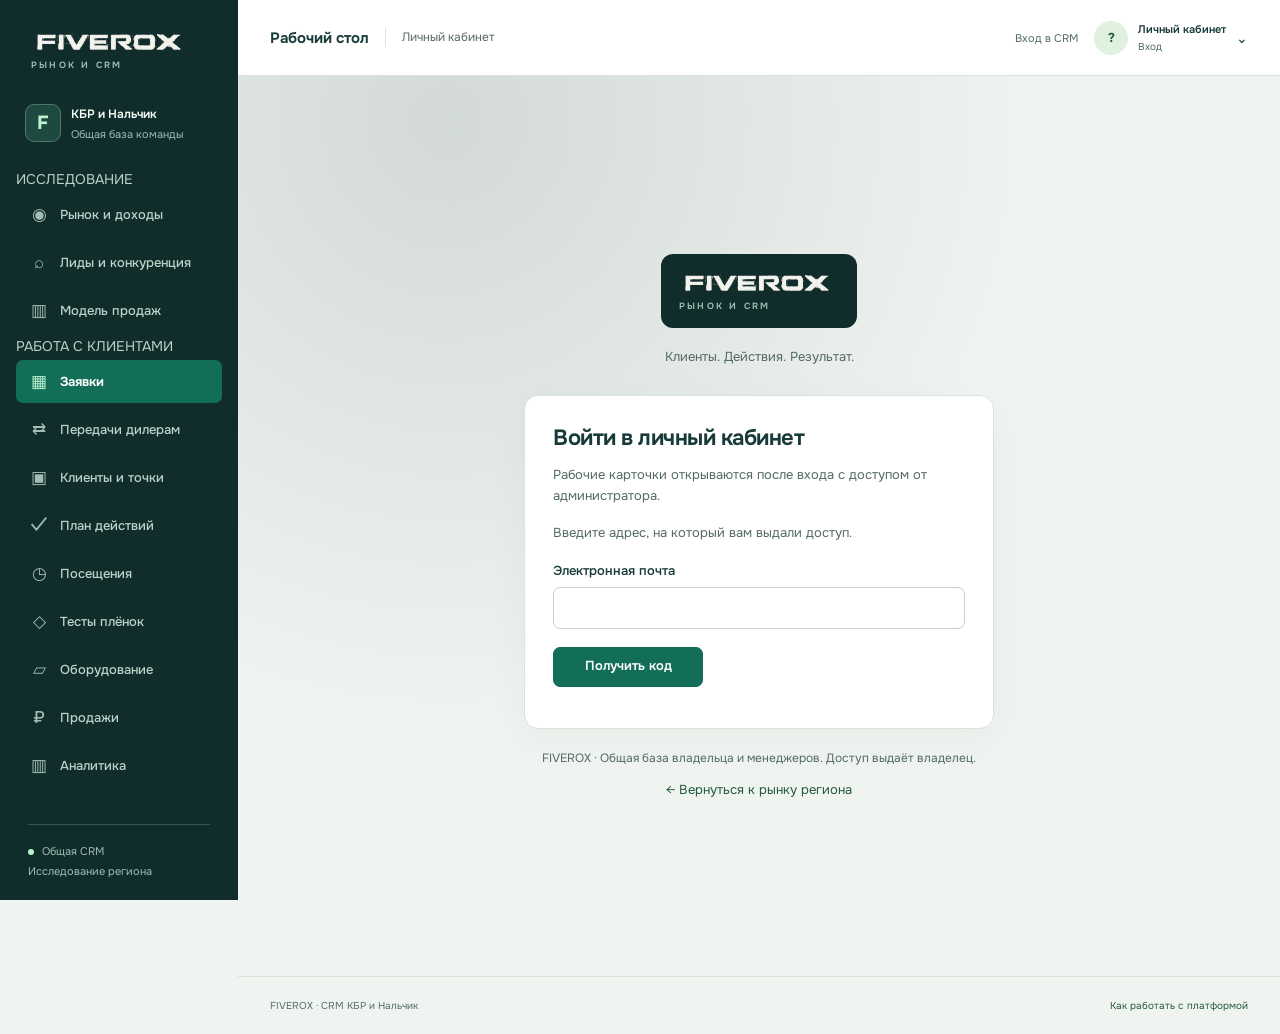
==== commit 13debf3c: "Improve KBR CRM responsiveness and integrated navigation" ====
--- a/crm/index.html
+++ b/crm/index.html
@@ -10,10 +10,10 @@
   <meta name="description" content="Закрытая CRM FIVEROX: компании КБР и Нальчика, задачи, контакты и продажи.">
   <link rel="icon" href="data:image/svg+xml,%3Csvg xmlns='http://www.w3.org/2000/svg' viewBox='0 0 32 32'%3E%3Crect width='32' height='32' rx='8' fill='%23126e59'/%3E%3Cpath d='M9 8h15v4H13v5h9v4h-9v6H9z' fill='white'/%3E%3C/svg%3E">
   <link rel="preload" href="assets/onest-variable.ttf" as="font" type="font/ttf" crossorigin>
-  <link rel="stylesheet" href="style.css?v=kbr-crm-20261117-r4">
+  <link rel="stylesheet" href="style.css?v=kbr-crm-20261117-r5">
   
-  <script src="config.js?v=kbr-crm-20261117-r4"></script>
-  <script type="module" src="app.js?v=kbr-crm-20261117-r4"></script>
+  <script src="config.js?v=kbr-crm-20261117-r5"></script>
+  <script type="module" src="app.js?v=kbr-crm-20261117-r5"></script>
 </head>
 <body>
 <p id="frameGate" class="frame-gate" hidden>Откройте CRM в отдельной вкладке.</p>
@@ -21,7 +21,7 @@
 <div id="appShell" class="shell" hidden>
   <button id="navBackdrop" class="nav-backdrop" aria-label="Закрыть меню" hidden></button>
   <aside class="sidebar" id="sidebar">
-    <a class="brand" href="../"><img src="assets/fiverox-logo-light.png" width="160" height="23" alt="FIVEROX"><span>РЫНОК И CRM</span></a>
+    <a class="brand" href="#market" data-action="navigate" data-screen="market"><img src="assets/fiverox-logo-light.png" width="160" height="23" alt="FIVEROX"><span>РЫНОК И CRM</span></a>
     <div class="workspace-name"><span class="workspace-mark">F</span><div><strong>КБР и Нальчик</strong><small>Общая база команды</small></div></div>
     
     <nav id="nav" aria-label="Разделы CRM"></nav>
@@ -29,6 +29,7 @@
   </aside>
   <div class="main-shell">
     <header class="topbar"><div class="topbar-left"><button id="menuToggle" class="icon-button menu-toggle" aria-label="Открыть меню" aria-expanded="false">☰</button><span class="topbar-title">Рабочий стол</span><span class="topbar-divider"></span><span id="breadcrumb" class="muted"></span></div><div class="topbar-right"><span id="syncStatus" class="sync-status" role="status">Загрузка…</span><button id="refreshWorkspace" class="icon-button" aria-label="Обновить данные" title="Обновить данные">↻</button><details class="profile"><summary><span id="avatar" class="avatar"></span><span class="profile-text"><strong id="identityEmail"></strong><small id="identityRole"></small></span><span aria-hidden="true">⌄</span></summary><div class="profile-menu"><p id="accessNotice"></p><a id="sheetLink" class="btn" target="_blank" rel="noopener noreferrer" hidden>Закрытая Google Таблица ↗</a><button type="button" id="signOut" class="btn">Выйти</button></div></details></div></header>
+    <div id="operationNotice" class="global-notice operation-notice" role="status" hidden></div>
     <div id="globalNotice" class="global-notice" role="status" hidden></div>
     <section id="authScreen" class="auth-screen auth-embedded">
   <div class="auth-brand"><a class="brand" href="./"><img src="assets/fiverox-logo-light.png" width="160" height="23" alt="FIVEROX"><span>РЫНОК И CRM</span></a><p>Клиенты. Действия. Результат.</p></div>
@@ -57,6 +58,7 @@
   <p class="auth-note">FIVEROX · Общая база владельца и менеджеров. Доступ выдаёт владелец.</p>
   <noscript><p class="auth-note">Для входа и работы с CRM включите JavaScript в браузере.</p></noscript>
 <div class="public-return"><a class="text-button" href="../">← Вернуться к рынку региона</a></div></section>
+    <section id="researchPane" class="research-pane" hidden><div class="research-toolbar"><span>КБР и Нальчик · исследование</span><button type="button" class="btn small" data-action="return-crm">← Вернуться в CRM</button></div><div id="researchContent" class="research-content"></div></section>
     <main id="main" tabindex="-1"><div class="loading-state"><span class="loader"></span>Загружаю рабочее пространство…</div></main>
     <footer><span>FIVEROX · CRM КБР и Нальчик</span><span id="lastSync"></span><button type="button" data-action="help" class="text-button">Как работать с платформой</button></footer>
   </div>
--- a/crm/style.css
+++ b/crm/style.css
@@ -7,3 +7,6 @@
 .lead-card.uncertain{border-color:#b75b4f}
 .pending-label{display:block;font-size:12px;color:#876323;margin:4px 0 8px}
 .lead-card.uncertain .pending-label{color:#923f32}
+
+/* The same research stays mounted while writes finish in the background. */
+.research-pane{padding:20px 24px;min-width:0}.research-toolbar{display:flex;align-items:center;justify-content:space-between;gap:12px;margin-bottom:14px;color:var(--muted);font-size:13px}.research-content{background:#fff;border:1px solid var(--line);border-radius:16px;overflow:hidden}.research-content iframe{display:block;width:100%;height:calc(100dvh - 170px);min-height:460px;border:0;background:#f0f4f1}.operation-notice p{margin:8px 0}.operation-notice .btn{margin-left:8px}.lead-card.uncertain{border-color:#946721}.lead-card.pending{cursor:progress}#cardForm:has(:disabled),#contactForm:has(:disabled){opacity:.8}@media(max-width:640px){.research-pane{padding:14px 12px}.research-toolbar{align-items:flex-start;flex-direction:column}.research-content iframe{height:calc(100dvh - 190px);min-height:430px}.operation-notice .btn{display:block;margin:8px 0 0}}
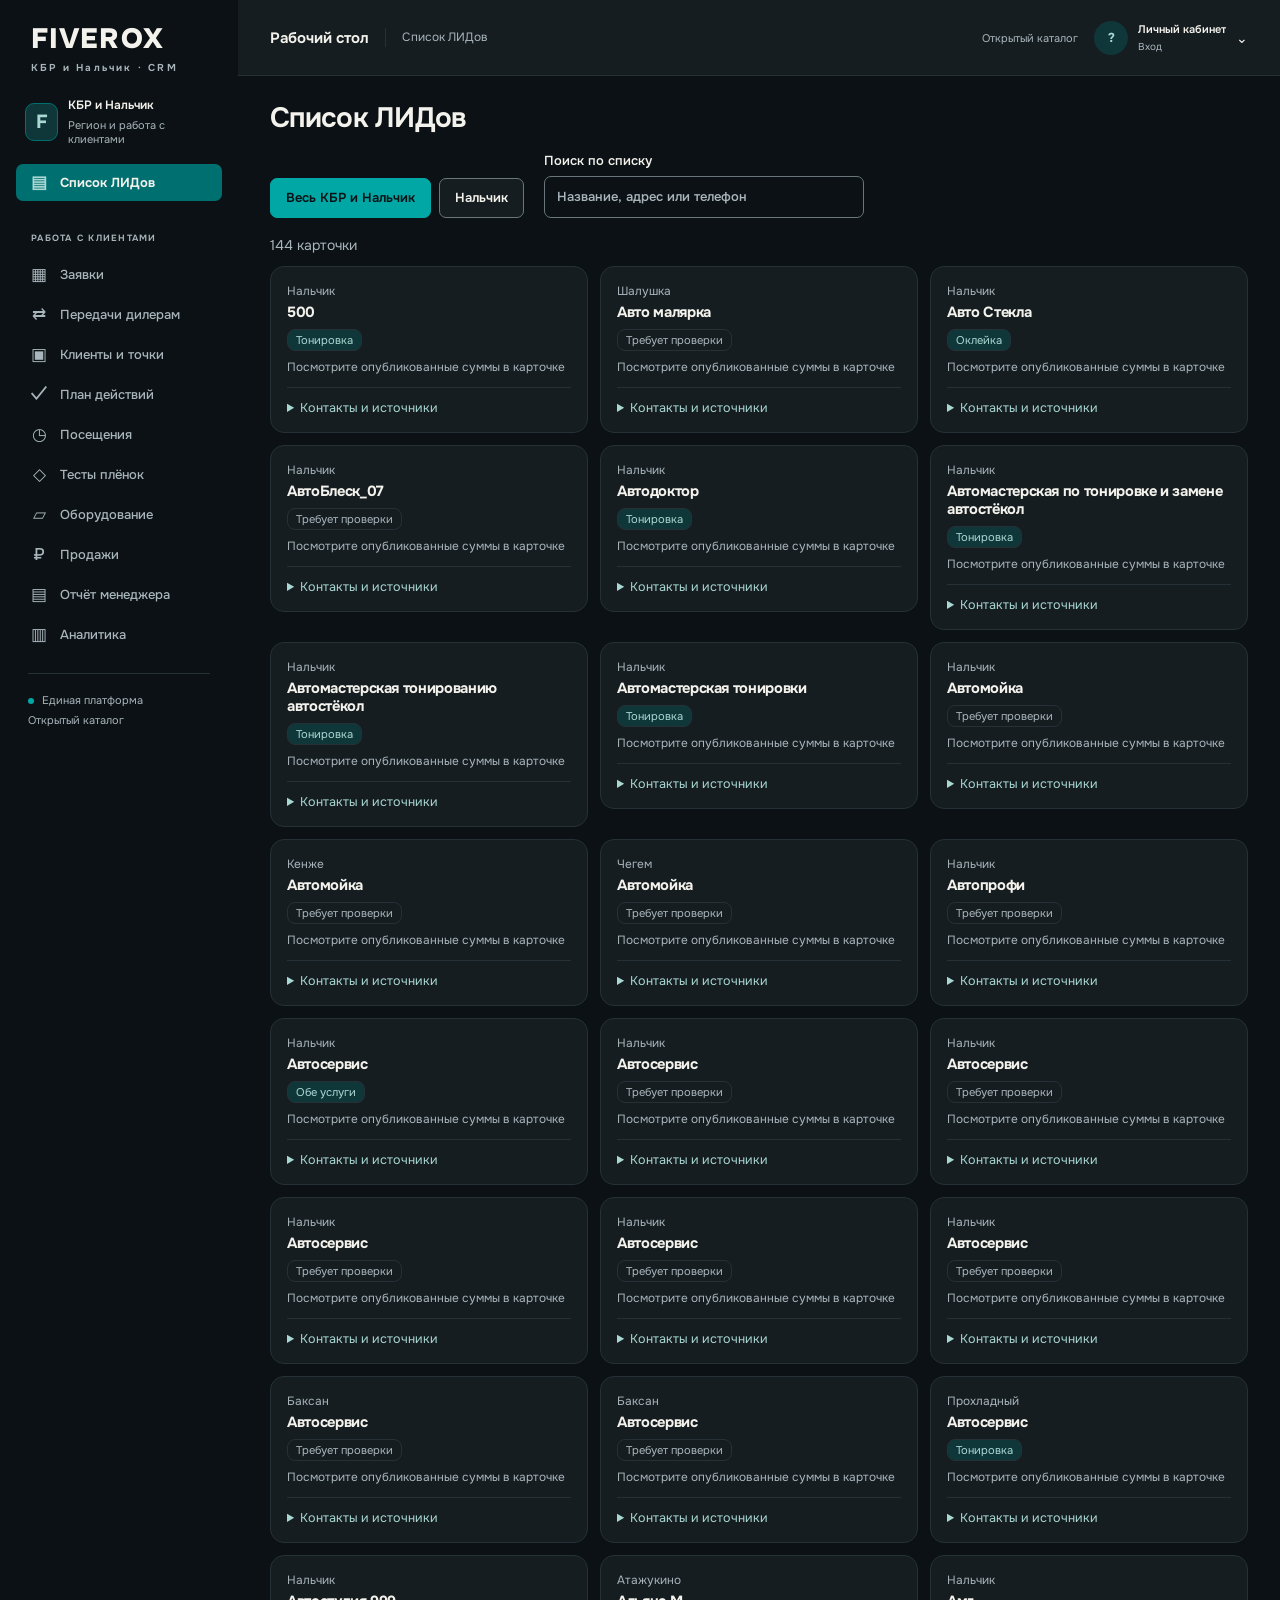
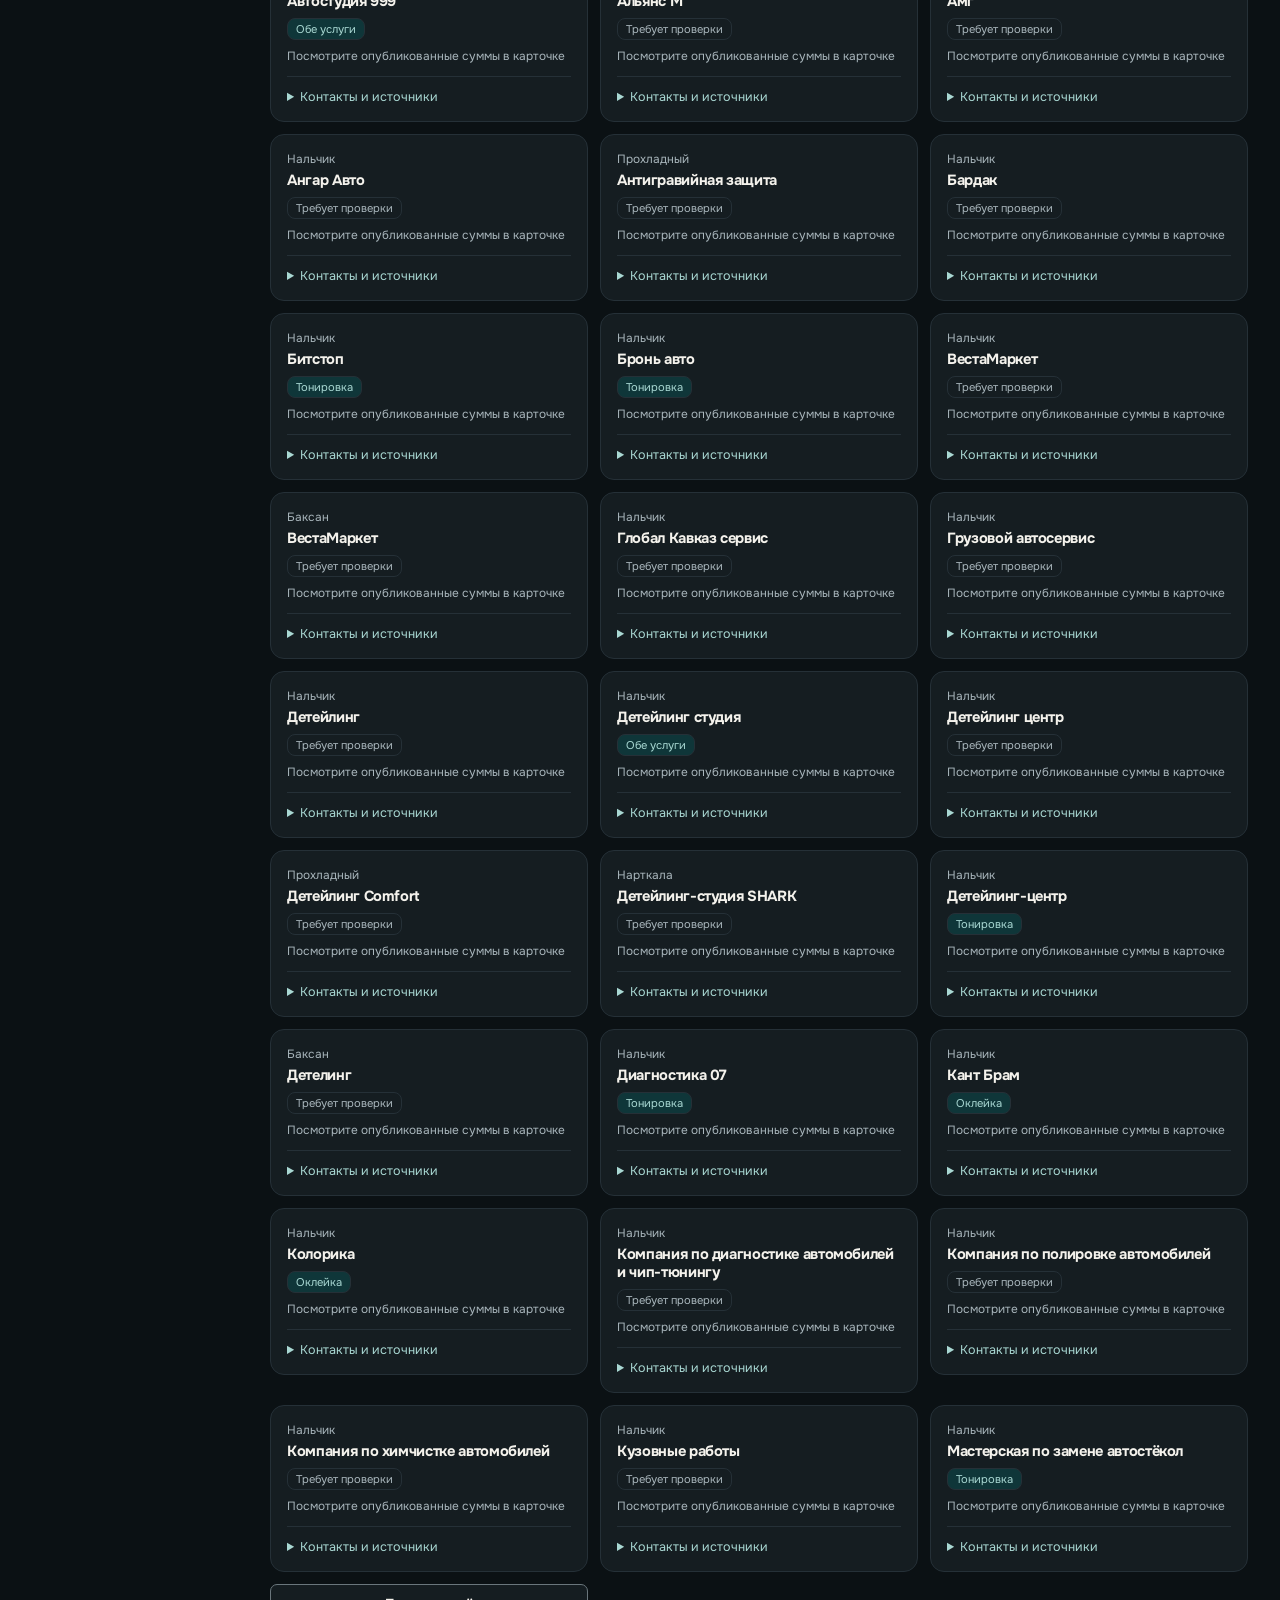
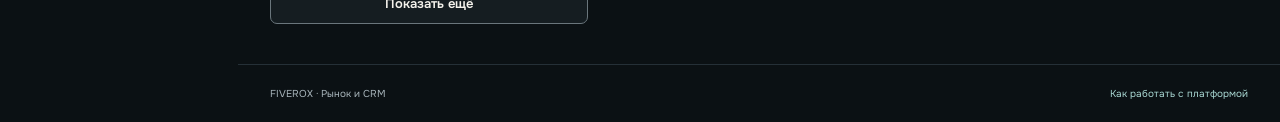
==== commit 9c04ee19: "Добавить анкету и отчёт в кабинет КБР" ====
--- a/crm/index.html
+++ b/crm/index.html
@@ -5,37 +5,258 @@
   <meta name="viewport" content="width=device-width,initial-scale=1">
   <meta name="robots" content="noindex,nofollow">
   <meta name="referrer" content="no-referrer">
-  <meta name="theme-color" content="#102c2b">
-  <title>FIVEROX · CRM КБР и Нальчик</title>
-  <meta name="description" content="Закрытая CRM FIVEROX: компании КБР и Нальчика, задачи, контакты и продажи.">
-  <link rel="icon" href="data:image/svg+xml,%3Csvg xmlns='http://www.w3.org/2000/svg' viewBox='0 0 32 32'%3E%3Crect width='32' height='32' rx='8' fill='%23126e59'/%3E%3Cpath d='M9 8h15v4H13v5h9v4h-9v6H9z' fill='white'/%3E%3C/svg%3E">
-  <link rel="preload" href="assets/onest-variable.ttf" as="font" type="font/ttf" crossorigin>
-  <link rel="stylesheet" href="style.css?v=kbr-crm-20261117-r5">
+  <meta name="theme-color" content="#064c40">
+  <title>FIVEROX · Рынок и CRM</title>
+  <meta name="description" content="Рынок Республики КБР и Нальчик, исследование компаний, модель продаж и CRM FIVEROX на Google Таблицах.">
+  <link rel="icon" href="data:image/svg+xml,%3Csvg xmlns='http://www.w3.org/2000/svg' viewBox='0 0 32 32'%3E%3Crect width='32' height='32' rx='8' fill='%230b8b89'/%3E%3Cpath d='M9 8h15v4H13v5h9v4h-9v6H9z' fill='white'/%3E%3C/svg%3E">
   
-  <script src="config.js?v=kbr-crm-20261117-r5"></script>
-  <script type="module" src="app.js?v=kbr-crm-20261117-r5"></script>
-</head>
+  
+  
+  
+<style>:root{--nav:#173d33;--nav-soft:#1b364b;--ink:#23364a;--muted:#718195;--line:#e3eaf0;--bg:#f3f5ef;--accent:#167354;--accent-dark:#11583f;--cyan:#2aaac0;--red:#b94856;--orange:#ad7624;--green:#27825c;--shadow:0 4px 22px #1d35400a;font-family:Inter,-apple-system,BlinkMacSystemFont,"Segoe UI",Arial,sans-serif;color:var(--ink);font-size:14px}*{box-sizing:border-box}body{margin:0;background:var(--bg)}[hidden]{display:none!important}button,input,select,textarea{font:inherit}button,a,input,select,textarea{-webkit-tap-highlight-color:transparent}button{cursor:pointer;border:0;background:none;color:inherit}button:disabled{opacity:.5;cursor:wait}a{color:var(--accent-dark);text-decoration:none}a:hover{text-decoration:underline}button:focus-visible,a:focus-visible,input:focus-visible,select:focus-visible,textarea:focus-visible,summary:focus-visible{outline:3px solid #2aaac0;outline-offset:3px}input,select,textarea{min-height:42px;border:1px solid #d9e2e9;border-radius:7px;padding:10px 12px;width:100%;min-width:0;background:#fff;color:var(--ink)}input::placeholder,textarea::placeholder{color:#96a3af}textarea{resize:vertical;min-height:88px;line-height:1.55}input[type=checkbox]{width:18px;min-height:18px;accent-color:var(--accent)}label{display:grid;gap:7px;line-height:1.4;font-size:13px;font-weight:550}h1,h2,h3,p{overflow-wrap:anywhere}h1{font-size:28px;letter-spacing:-.7px;margin:0 0 8px;font-weight:650}h2{font-size:19px;letter-spacing:-.35px;margin:0 0 18px}h3{font-size:15px;margin:0 0 8px}.muted,.meta{color:var(--muted);line-height:1.6}.meta{font-size:13px}.small{font-size:12px}.eyebrow{font-size:10px;font-weight:750;letter-spacing:1.25px;color:var(--muted)}.error{color:var(--red)!important}.btn{display:inline-flex;align-items:center;justify-content:center;gap:7px;min-height:40px;padding:10px 15px;border:1px solid #dce5eb;background:#fff;border-radius:7px;font-size:13px;font-weight:600;line-height:1.3;white-space:normal}.btn:hover{background:#f5fafb;text-decoration:none}.btn.primary{background:var(--accent);border-color:var(--accent);color:#fff}.btn.primary:hover{background:var(--accent-dark)}.btn.small{font-size:12px;padding:7px 10px;min-height:32px}.btn.danger{color:var(--red)}.text-button{font-size:13px;color:var(--accent-dark);padding:6px 0;text-align:left}.text-button:hover{text-decoration:underline}.icon-button{display:inline-grid;place-items:center;width:36px;height:36px;min-width:36px;border-radius:7px;font-size:23px;line-height:1;color:#6e8090}.icon-button:hover{background:#edf3f5}.button-row{display:flex;gap:8px;align-items:center;flex-wrap:wrap}.brand{font-size:28px;letter-spacing:-1.1px;font-weight:900;line-height:1;display:block;color:#fff}.brand span{display:block;font-size:9px;font-weight:650;letter-spacing:2.2px;color:#89a5b8;margin-top:10px}.brand:hover{text-decoration:none}.auth-screen{min-height:100dvh;display:flex;align-items:center;justify-content:center;flex-direction:column;padding:52px 20px;background:radial-gradient(ellipse at 20% 5%,#19516a22,transparent 50%),var(--bg)}.auth-brand{text-align:center;margin-bottom:30px}.auth-brand .brand{color:var(--nav);font-size:34px}.auth-brand .brand span{color:#6c8a9b}.auth-brand p{font-size:13px;color:var(--muted);margin:20px 0 0}.auth-panel{width:100%;max-width:470px;background:#fff;border:1px solid var(--line);border-radius:14px;box-shadow:0 12px 44px #11283b09;padding:28px}.auth-panel summary{font-size:22px;font-weight:650;letter-spacing:-.5px;cursor:pointer;list-style:none}.auth-panel summary::-webkit-details-marker{display:none}.access-form{display:grid;gap:18px}.access-form .meta{margin:3px 0 0}.access-actions{display:flex;gap:9px;flex-wrap:wrap}.access-form .primary{min-width:150px}.auth-note{font-size:12px;line-height:1.6;color:var(--muted);max-width:440px;text-align:center;margin-top:20px}.frame-gate{padding:30px}.shell{display:grid;grid-template-columns:238px minmax(0,1fr);min-height:100dvh}.sidebar{position:sticky;top:0;height:100dvh;background:var(--nav);color:#b9c9d4;display:flex;flex-direction:column;padding:30px 16px 18px;z-index:30}.sidebar>.brand{padding:0 15px}.workspace-name{display:flex;align-items:center;gap:10px;margin:34px 9px 28px}.workspace-mark{display:grid;place-items:center;width:36px;height:38px;background:#24465d;color:#bce8ea;border:1px solid #436176;border-radius:9px;font-size:19px;font-weight:750}.workspace-name strong{font-size:12px;color:#f3f8fb;display:block;font-weight:600}.workspace-name small{display:block;margin-top:5px;font-size:11px;color:#8ba4b5}.nav-label{font-size:9px;letter-spacing:1px;color:#69899e;margin:0 15px 12px;font-weight:700}.sidebar nav{display:grid;gap:5px}.nav-item{display:flex;align-items:center;gap:11px;min-height:43px;padding:11px 13px;border-radius:7px;text-align:left;font-size:13px;font-weight:500;color:#b6c8d4;width:100%}.nav-item:hover{background:var(--nav-soft)}.nav-item.active{color:#fff;background:#14535f;font-weight:650}.nav-icon{width:20px;color:#83a0b4;font-size:17px;text-align:center}.nav-item.active .nav-icon{color:#7ddad7}.nav-badge{font-size:10px;border-radius:5px;background:#284355;color:#a8c2d0;padding:2px 6px;margin-left:auto}.nav-item.active .nav-badge{background:#26707a;color:#d9ffff}.sidebar-bottom{font-size:11px;line-height:1.8;border-top:1px solid #294052;margin:24px 12px 0;padding-top:17px;margin-top:auto;color:#8ca7b8}.sidebar-bottom a{display:block;color:#a6c5d3;margin-top:9px}.sync-dot{display:inline-block;width:6px;height:6px;border-radius:50%;background:#55b8a2;margin-right:5px}.main-shell{min-width:0;display:flex;flex-direction:column}.topbar{height:76px;background:#fff;border-bottom:1px solid var(--line);display:flex;align-items:center;justify-content:space-between;gap:18px;padding:0 32px}.topbar-left,.topbar-right{display:flex;align-items:center;gap:16px;min-width:0}.topbar-title{font-size:15px;font-weight:650;white-space:nowrap}.topbar-divider{height:19px;border-left:1px solid var(--line)}#breadcrumb{font-size:12px}.sync-status{font-size:11px;color:#8797a4;white-space:nowrap}.profile{position:relative}.profile>summary{display:flex;gap:10px;align-items:center;cursor:pointer;list-style:none}.profile>summary::-webkit-details-marker{display:none}.profile-text{display:grid;gap:4px;max-width:185px}.profile-text strong{font-size:11px;font-weight:600;overflow:hidden;text-overflow:ellipsis}.profile-text small{font-size:10px;color:var(--muted)}.avatar{display:grid;place-items:center;border-radius:50%;height:34px;width:34px;background:#e2f2f1;color:var(--accent-dark);font-size:13px;font-weight:700}.profile-menu{position:absolute;right:0;top:48px;z-index:40;width:275px;padding:18px;background:#fff;border:1px solid var(--line);border-radius:10px;box-shadow:0 12px 38px #17364a17}.profile-menu p{font-size:12px;line-height:1.6;margin:0 0 14px;color:var(--muted)}main{width:100%;padding:29px 32px 40px;max-width:1820px;margin:0 auto;flex:1}main:focus{outline:none}.page-heading{display:flex;justify-content:space-between;align-items:flex-start;gap:18px;margin-bottom:23px}.page-heading p{color:var(--muted);font-size:13px;line-height:1.6;margin:0}.heading-actions{display:flex;flex-wrap:wrap;gap:9px;justify-content:flex-end}.stats{display:grid;grid-template-columns:repeat(4,minmax(0,1fr));gap:14px;margin:0 0 23px}.stat{background:#fff;border:1px solid var(--line);border-radius:10px;padding:18px 20px;box-shadow:var(--shadow);min-width:0}.stat-label{display:flex;align-items:center;justify-content:space-between;font-size:11px;color:var(--muted);gap:7px}.stat strong{display:block;font-size:29px;letter-spacing:-1px;line-height:1.3;font-weight:650;margin:10px 0 6px;color:#21384c}.stat small{font-size:10px;line-height:1.6;color:#91a0ac}.stat.accent{border-top:3px solid var(--accent);padding-top:16px}.stat.attention strong{color:var(--red)}.views{display:flex;gap:22px;border-bottom:1px solid #dbe5eb;margin-bottom:20px}.view-button{font-size:12px;color:var(--muted);padding:0 1px 12px;border-bottom:2px solid transparent}.view-button.active{color:var(--accent-dark);font-weight:650;border-bottom-color:var(--accent)}.toolbar{display:flex;gap:10px;align-items:center;flex-wrap:wrap;background:#fff;border:1px solid var(--line);border-radius:9px;padding:12px 14px;margin-bottom:20px;box-shadow:var(--shadow)}.search-wrap{flex:1;min-width:180px;position:relative}.search-wrap span{position:absolute;left:11px;top:10px;color:#9ba9b3;font-size:18px;pointer-events:none}.toolbar input[type=search]{min-height:36px;padding:8px 10px 8px 35px;border-color:transparent;background:#f4f7f9;font-size:12px}.toolbar select{width:auto;min-width:125px;max-width:240px;min-height:36px;padding:7px 10px;font-size:12px}.result-count{font-size:11px;color:var(--muted);white-space:nowrap;margin-left:auto}.board{display:flex;gap:12px;overflow-x:auto;align-items:flex-start;padding:2px 0 20px;scrollbar-color:#b2c5d2 transparent;scrollbar-width:thin;min-height:320px}.column{flex:0 0 240px;background:#eaf0f4;border:1px solid #e1e8ee;border-radius:8px;min-height:390px;padding-bottom:8px}.column-head{border-top:3px solid var(--stage,#3c9eab);padding:14px 12px 12px;display:flex;align-items:center;justify-content:space-between;gap:8px;font-size:12px;font-weight:600;line-height:1.5;min-height:65px;border-radius:7px 7px 0 0}.column-head span:last-child{color:#8494a2;font-weight:500}.lead-card{display:block;text-align:left;width:calc(100% - 16px);margin:0 8px 8px;background:#fff;border:1px solid #e1e8ed;border-radius:7px;padding:14px 12px;box-shadow:0 2px 4px #243f4d04;transition:box-shadow .15s,transform .15s}.lead-card:hover{transform:translateY(-2px);box-shadow:0 6px 15px #29445110}.lead-card[draggable=true]{cursor:grab}.lead-card.dragging{opacity:.4}.column.drop-target{outline:2px solid var(--accent);outline-offset:-2px;background:#dfeeed}.lead-card h3{font-size:13px;line-height:1.4;margin:0 0 9px;font-weight:650}.lead-card .profile-label{font-size:10px;color:#5c7c8d;line-height:1.5;background:#f1f6f8;display:inline-block;border-radius:4px;padding:3px 5px}.lead-card p{font-size:11px;line-height:1.6;color:#8998a4;margin:9px 0}.lead-card-footer{border-top:1px solid #edf1f4;display:flex;justify-content:space-between;gap:7px;padding-top:10px;margin-top:11px;font-size:10px;color:#8a9da9;line-height:1.5}.lead-card-footer strong{font-weight:500;color:#627b8a}.pill{display:inline-block;font-size:10px;font-weight:550;padding:4px 7px;line-height:1.3;border-radius:4px;background:#edf3f6;color:#647d8e;white-space:normal}.pill.green{background:#e7f5ee;color:#267552}.pill.orange{background:#fff3df;color:#9b6c24}.pill.red{background:#fbe9ec;color:#b04d5c}.pill.blue{background:#e8f3f8;color:#2f7b9b}.pill.purple{background:#f0ebf8;color:#8063a0}.due-pill{margin-top:4px}.empty-column{font-size:11px;line-height:1.6;text-align:center;color:#92a2af;padding:22px 12px}.box{background:#fff;border:1px solid var(--line);border-radius:10px;box-shadow:var(--shadow);padding:22px;margin-bottom:20px}.box-header{display:flex;justify-content:space-between;align-items:center;gap:15px;margin-bottom:18px}.box-header h2{margin:0}.table-box{padding:0;overflow:hidden}.table-wrap{overflow:auto;scrollbar-width:thin}.data-table{width:100%;border-collapse:collapse;min-width:760px;text-align:left}.data-table th{font-size:10px;text-transform:uppercase;letter-spacing:.45px;color:#8a9ba8;background:#f9fbfc;padding:13px 16px;font-weight:600;border-bottom:1px solid var(--line);line-height:1.5;white-space:nowrap}.data-table td{font-size:12px;padding:16px;border-bottom:1px solid #edf2f5;line-height:1.55;vertical-align:middle;overflow-wrap:anywhere}.data-table tr:last-child td{border-bottom:0}.data-table tbody tr:hover{background:#fbfdfe}.data-table .sub{font-size:10px;color:#8b9ca8;margin-top:5px;line-height:1.5}.company-button{color:#28465a;font-size:12px;font-weight:650;text-align:left;padding:0;line-height:1.5}.company-button:hover{color:var(--accent);text-decoration:underline}.empty-state{text-align:center;padding:50px 24px;color:var(--muted);font-size:13px;line-height:1.7}.empty-state .empty-icon{font-size:28px;color:#a7bbc8;margin-bottom:12px}.empty-state strong{font-weight:600;display:block;color:#526c7d;margin-bottom:6px}.empty-state .btn{margin-top:17px}.note{border:1px solid #dfecef;background:#eef7f8;border-radius:7px;padding:13px 16px;color:#607d89;font-size:12px;line-height:1.7;margin:18px 0}.note.warning{background:#fff8eb;border-color:#f0e2c6;color:#9b7c47}.analytics-grid{display:grid;grid-template-columns:minmax(0,1.35fr) minmax(0,1fr);gap:20px}.bar-row{display:grid;grid-template-columns:150px minmax(0,1fr) 32px;align-items:center;gap:12px;margin:15px 0;font-size:11px;line-height:1.5}.bar-track{height:17px;background:#edf3f6;border-radius:4px;overflow:hidden}.bar-fill{height:100%;background:#4aa9b2;border-radius:4px}.bar-row strong{font-size:11px;text-align:right}.chart-legend{font-size:10px;color:#8fa0ad;line-height:1.6;margin-top:18px}.monthly-chart{display:flex;align-items:flex-end;gap:15px;height:175px;border-bottom:1px solid var(--line);margin:25px 0 8px;padding:0 8px}.month-col{flex:1;display:flex;flex-direction:column;justify-content:flex-end;align-items:center;height:100%;min-width:0;gap:9px}.month-col strong{font-size:9px;font-weight:500;color:#6c8695;white-space:nowrap}.month-bar{background:linear-gradient(#2da5af,#0a8a91);width:100%;max-width:42px;min-height:2px;border-radius:4px 4px 0 0}.month-labels{display:flex;justify-content:space-between;gap:15px;padding:0 8px;color:#8b9ca7;font-size:10px}.month-labels span{flex:1;text-align:center}.action-stack{display:grid;gap:10px}.action-item{border:1px solid var(--line);border-radius:7px;padding:13px;display:flex;align-items:flex-start;justify-content:space-between;gap:14px}.action-item h3{font-size:12px;margin:0 0 6px}.action-item p{font-size:11px;color:var(--muted);line-height:1.5;margin:0}.action-item .btn{flex-shrink:0}.global-notice{padding:12px 32px;background:#fff6e7;color:#946a25;line-height:1.6;font-size:12px;border-bottom:1px solid #efdfc2}.global-notice.error{background:#fff0f2;border-color:#f4d8de}.loading-state{padding:70px 20px;display:flex;align-items:center;justify-content:center;gap:12px;color:#8295a3;font-size:13px}.loader{display:inline-block;border:2px solid #d7e8eb;border-top-color:var(--accent);height:20px;width:20px;border-radius:50%;animation:spin .8s linear infinite}@keyframes spin{to{transform:rotate(360deg)}}footer{border-top:1px solid var(--line);display:flex;align-items:center;justify-content:space-between;gap:20px;padding:16px 32px;font-size:10px;color:#92a3ae}footer .text-button{font-size:10px}.menu-toggle{display:none}.nav-backdrop,.drawer-backdrop{position:fixed;inset:0;background:#11283b66;z-index:40;backdrop-filter:blur(2px)}.card-drawer{position:fixed;inset:0 0 0 auto;width:min(740px,100vw);background:#fff;z-index:50;box-shadow:-20px 0 70px #16354b1d;display:flex;flex-direction:column}.drawer-header{padding:24px 28px 20px;display:flex;align-items:flex-start;justify-content:space-between;gap:15px;border-bottom:1px solid var(--line)}.drawer-header h2{font-size:23px;margin:8px 0 7px}.drawer-header p{font-size:11px;color:var(--muted);line-height:1.6;margin:0}.drawer-header .icon-button{font-size:28px;margin-top:-5px}.drawer-body{overflow-y:auto;padding:23px 28px 34px;flex:1;overscroll-behavior:contain}.drawer-tabs{display:flex;gap:19px;border-bottom:1px solid var(--line);margin:22px 0;overflow-x:auto}.drawer-tabs button{padding:0 0 12px;font-size:12px;color:var(--muted);white-space:nowrap;border-bottom:2px solid transparent}.drawer-tabs button.active{color:var(--accent-dark);font-weight:650;border-color:var(--accent)}.contact-block{background:#f4f8fa;padding:15px 18px;border-radius:8px;display:grid;gap:9px;font-size:12px;line-height:1.6;overflow-wrap:anywhere}.contact-links{display:flex;gap:13px;flex-wrap:wrap;font-size:11px}.form-grid{display:grid;grid-template-columns:1fr 1fr;gap:17px}.field.full{grid-column:1/-1}.field small{font-size:10px;font-weight:400;color:var(--muted);line-height:1.6}.form-actions{display:flex;justify-content:space-between;gap:12px;align-items:center;margin-top:23px;padding-top:19px;border-top:1px solid var(--line)}.form-actions p{font-size:11px;line-height:1.6;margin:0}.form-section{margin-top:25px;padding-top:22px;border-top:1px solid var(--line)}.form-section h3{font-size:14px;margin-bottom:16px}.timeline{border-left:2px solid #e5eef2;margin:10px 0 0 5px;padding-left:19px}.event{position:relative;margin:0 0 23px;font-size:12px;line-height:1.6}.event:before{position:absolute;left:-25px;top:5px;content:'';width:8px;height:8px;border:2px solid white;border-radius:50%;background:#4fa7af}.event>strong{display:block;font-size:12px;font-weight:600;margin-bottom:5px}.event small{font-size:10px;color:var(--muted)}.event p{margin:7px 0;white-space:pre-wrap;overflow-wrap:anywhere}.diff{font-size:11px;background:#f7fafb;padding:9px 12px;border-radius:5px;margin:7px 0}.diff b{display:block;font-weight:550;margin-bottom:3px}.diff-values{display:flex;gap:9px;align-items:flex-start;overflow-wrap:anywhere}.diff-values .before{color:#9a7a80}.diff-values .after{color:#4a7e70}.detail-actions{display:flex;gap:8px;flex-wrap:wrap;margin:20px 0}.mini-table{min-width:540px}dialog{border:0;border-radius:12px;padding:0;width:min(640px,calc(100% - 28px));max-height:92dvh;box-shadow:0 28px 90px #102c4650;color:var(--ink);overflow:auto}dialog::backdrop{background:#11283b78;backdrop-filter:blur(2px)}.dialog-header{display:flex;align-items:flex-start;justify-content:space-between;gap:15px;padding:23px 26px 20px;border-bottom:1px solid var(--line)}.dialog-header h2{margin:7px 0 0;font-size:21px}.dialog-body{padding:22px 26px}.dialog-footer{padding:17px 26px 22px;border-top:1px solid var(--line)}.dialog-footer>div{display:flex;justify-content:flex-end;gap:9px}.dialog-footer>p{font-size:12px;line-height:1.6;margin:0 0 13px}.dialog-footer>p:empty{display:none}.toast{position:fixed;bottom:22px;right:24px;z-index:100;max-width:min(460px,calc(100% - 28px));padding:14px 19px;border-radius:8px;box-shadow:0 6px 28px #152b4530;background:#183d50;color:white;font-size:12px;line-height:1.6;opacity:0;transform:translateY(12px);transition:opacity .15s,transform .15s;pointer-events:none}.toast.show{opacity:1;transform:translateY(0)}.toast.error{background:#85424d;color:#fff!important}.help-grid{display:grid;gap:12px}.help-step{border:1px solid var(--line);border-radius:8px;padding:15px;font-size:12px;line-height:1.7}.help-step b{display:block;margin-bottom:5px}.help-step p{margin:0;color:var(--muted)}.drawer-status{margin-top:15px;font-size:12px;line-height:1.6}.selection-info{font-size:11px;color:var(--muted);line-height:1.6;padding:0 1px;margin-top:-9px;margin-bottom:18px}.inline-value{white-space:nowrap}.empty-chart{text-align:center;color:#9babb6;padding:42px 20px;font-size:12px}.amount-total{display:flex;justify-content:space-between;align-items:center;border-radius:7px;background:#eef8f6;border:1px solid #dbece7;padding:13px 15px;margin-top:18px;font-size:12px}.amount-total strong{font-size:20px;color:var(--accent-dark)}
+@media(min-width:1700px){.column{flex-basis:260px}.stats{gap:18px}}@media(max-width:1200px){.shell{grid-template-columns:210px minmax(0,1fr)}.sidebar{padding:28px 10px 18px}.sidebar>.brand{padding-left:13px}.brand{font-size:25px}.workspace-name{margin-left:10px;margin-right:0}.workspace-name strong{font-size:10px}.nav-item{font-size:12px;padding-left:12px}.topbar{padding:0 24px}main{padding:25px 24px 34px}.topbar-title{display:none}.topbar-divider{display:none}.topbar-left{gap:8px}.stats{gap:10px}.stat{padding:16px}.stat strong{font-size:26px}.analytics-grid{grid-template-columns:1fr}.profile-text{max-width:170px}.bar-row{grid-template-columns:170px minmax(0,1fr) 35px}}@media(max-width:900px){.sync-status{display:none}.profile-text{max-width:140px}.stats{grid-template-columns:repeat(2,minmax(0,1fr))}.topbar-right{gap:10px}.page-heading{flex-wrap:wrap}.heading-actions{justify-content:flex-start}.toolbar .result-count{width:100%;margin-left:0}.toolbar select{flex:1}.profile-menu{right:-10px}.bar-row{grid-template-columns:140px minmax(0,1fr) 32px}}@media(max-width:700px){.shell{display:block}.sidebar{position:fixed;top:0;left:0;bottom:0;width:250px;height:100dvh;transform:translateX(-100%);transition:transform .18s;z-index:65;box-shadow:15px 0 50px #142c4a20}.sidebar.open{transform:translateX(0)}.workspace-name strong{font-size:12px}.nav-item{font-size:13px}.nav-backdrop{z-index:60}.menu-toggle{display:inline-grid}.topbar{padding:0 15px;height:68px;gap:8px}.topbar-left{gap:10px}.topbar-title{display:block;font-size:13px}#breadcrumb{display:none}.profile-text{display:none}.topbar-right{gap:7px}.profile-menu{right:0}.profile>summary{gap:6px}.profile-menu{width:250px}.icon-button{width:32px;height:34px;min-width:32px}main{padding:23px 16px 28px}h1{font-size:25px}.page-heading{gap:14px;margin-bottom:19px}.page-heading p{font-size:12px}.heading-actions{width:100%}.heading-actions>.btn{flex:1}.stats{gap:10px;margin-bottom:20px}.stat{padding:15px}.stat strong{font-size:25px;margin:9px 0 5px}.stat-label{font-size:10px}.stat small{font-size:9px}.toolbar{padding:11px;gap:8px;margin-bottom:17px}.search-wrap{flex-basis:100%}.toolbar select{min-width:120px;max-width:none}.toolbar .result-count{font-size:10px}.board{gap:10px}.column{flex-basis:260px;min-height:350px}.column-head{min-height:55px}.lead-card h3{font-size:14px}.lead-card p{font-size:12px}.lead-card .profile-label{font-size:11px}.box{padding:18px}.table-box{padding:0}.data-table td{padding:14px;font-size:12px}.data-table th{padding:12px 14px}.data-table{min-width:720px}.drawer-header{padding:22px 20px 17px}.drawer-header h2{font-size:21px}.drawer-body{padding:20px 20px 30px}.form-grid{grid-template-columns:1fr;gap:15px}.field.full{grid-column:auto}.form-actions{align-items:flex-start;flex-direction:column}.form-actions>.btn{width:100%}.drawer-tabs{gap:19px}.contact-block{font-size:12px;padding:14px}.drawer-status{font-size:12px}.detail-actions>.btn{flex:1}.dialog-header{padding:22px 20px 18px}.dialog-body{padding:20px}.dialog-footer{padding:16px 20px 20px}.dialog-footer>div>.btn{flex:1}.auth-panel{padding:25px 22px}.auth-panel summary{font-size:21px}.auth-screen{padding:42px 17px}.auth-note{font-size:11px}.access-actions .primary{width:100%}.access-actions .btn{flex:1}.bar-row{grid-template-columns:115px minmax(0,1fr) 26px;font-size:10px;gap:8px}.bar-track{height:15px}.monthly-chart,.month-labels{gap:8px}.month-col strong{font-size:8px}.action-item{gap:9px}.action-item .btn{font-size:10px;padding:6px}.global-notice{padding:12px 16px;font-size:11px}footer{padding:16px;gap:10px;flex-wrap:wrap;font-size:9px}footer>span:first-child{width:100%}.toast{bottom:14px;right:14px;font-size:12px}.note{font-size:11px}.view-button{min-height:35px}.box-header{align-items:flex-start}.box-header h2{font-size:17px}label{font-size:13px}input,select,textarea{font-size:16px}.selection-info{font-size:10px}}@media(prefers-reduced-motion:reduce){*{animation:none!important;transition:none!important;scroll-behavior:auto!important}}
+
+.public-hero{display:grid;grid-template-columns:1.4fr 1fr;gap:35px;padding:38px;background:linear-gradient(120deg,#11283b,#155766);border-radius:15px;color:#f4fcfc;margin:0 0 25px}.public-hero .eyebrow{color:#89ccc9}.public-hero h2{font-size:36px;line-height:1.23;letter-spacing:-1px;margin:14px 0 16px}.public-hero p{font-size:13px;color:#b8d3dc;line-height:1.75;max-width:430px}.public-hero .btn{border-color:#436877;background:transparent;color:#e5f5f5}.public-hero .btn.primary{background:#0d9692;border-color:#0d9692}.hero-mini-grid{display:grid;grid-template-columns:1fr 1fr;gap:13px;align-content:center}.hero-mini-grid>div{padding:21px;border:1px solid #53838e77;border-radius:10px;background:#ffffff06;display:grid;gap:9px}.hero-mini-grid strong{font-size:32px;letter-spacing:-1px}.hero-mini-grid span{font-size:11px;line-height:1.5;color:#b6d3db}.public-bars{display:grid;gap:20px;margin:22px 0}.public-bar>div:first-child{display:flex;align-items:center;justify-content:space-between;gap:20px;font-size:12px;margin-bottom:8px}.public-bar>div>span{color:#6b7f91}.public-bar>div>strong{font-size:14px}.public-bar-track{background:#edf3f6;height:9px;border-radius:9px;overflow:hidden}.public-bar-track i{background:var(--bar-color,#078d8b);display:block;height:100%;min-width:0;border-radius:9px}.source-detail{font-size:12px;color:#708497;border-top:1px solid #e6edf1;padding-top:13px;margin-top:14px;line-height:1.65}.source-detail summary{cursor:pointer;color:#267d84;font-size:11px}.source-detail small{display:block;font-size:10px;margin-top:9px}.source-detail p{margin:11px 0}.source-list{display:grid;gap:12px}.evidence-item{padding:14px;background:#f6f9fb;border-radius:8px;font-size:11px;margin-top:12px}.evidence-item>div{display:grid;gap:8px}.evidence-item>div>span{color:#7a8e9e}.evidence-item strong{font-size:23px;color:#294759}.evidence-item strong small{font-size:10px;font-weight:400}.auto-series{display:grid;grid-template-columns:repeat(3,minmax(0,1fr));gap:18px}.auto-card{border:1px solid #e2ebf1;border-radius:10px;padding:20px}.auto-card .eyebrow{font-size:9px}.auto-card h3{margin:12px 0 16px}.partial-series{display:flex;gap:20px;flex-wrap:wrap;padding:15px 0}.partial-series>div{padding:17px;border:1px solid var(--line);border-radius:8px;min-width:180px}.partial-series strong{font-size:24px}.evidence-grid{display:grid;grid-template-columns:1fr 1fr;gap:12px}.public-evidence{border:1px solid #e2eaf0;border-radius:9px;padding:16px}.public-evidence summary{list-style:none;cursor:pointer;display:flex;align-items:flex-start;justify-content:space-between;gap:14px;font-size:12px;line-height:1.5}.public-evidence summary::-webkit-details-marker{display:none}.public-evidence summary small{display:block;font-size:10px;color:#8b9aa7;margin-top:5px}.public-evidence summary strong{font-size:16px;white-space:nowrap;color:#267c83}.public-evidence>div{font-size:11px;color:#6e8292;border-top:1px solid #e4ebef;margin-top:14px;padding-top:10px;line-height:1.6}.research-grid{display:grid;grid-template-columns:repeat(3,minmax(0,1fr));gap:15px}.research-card{background:#fff;border:1px solid var(--line);border-radius:10px;padding:20px;align-self:start;min-width:0}.research-card-top{display:flex;align-items:center;justify-content:space-between;gap:10px;font-size:11px;color:#7c8d9b}.research-card h2{font-size:18px;margin:18px 0 13px;overflow-wrap:anywhere}.research-card-tags{display:flex;gap:6px;flex-wrap:wrap;min-height:25px}.research-card .pill{font-size:9px}.price-disclosure{margin-top:18px;padding-top:15px;border-top:1px solid var(--line);font-size:11px;line-height:1.6}.price-disclosure summary{display:flex;justify-content:space-between;cursor:pointer;list-style:none;color:#267d84}.price-disclosure summary::-webkit-details-marker{display:none}.price-disclosure[open] summary>span{transform:rotate(45deg)}.source-links{display:flex;gap:15px;flex-wrap:wrap;margin:18px 0}.public-price-row{display:flex;gap:18px;justify-content:space-between;padding:13px 0;border-top:1px solid var(--line)}.public-price-row>div{min-width:0}.public-price-row small{display:block;color:#8b9aa7;font-size:9px;margin-top:5px}.public-price-row b{font-size:12px;white-space:nowrap}.public-price-row strong{font-size:11px;font-weight:550}.model-parameters{display:grid;grid-template-columns:1fr 1fr 1fr;gap:20px;margin:23px 0}.basket-grid{display:grid;grid-template-columns:repeat(3,minmax(0,1fr));gap:15px}.basket-card{padding:23px;background:#f7fafb;border:1px solid #e0eaf0;border-radius:9px;display:grid;gap:16px}.basket-card h3{font-size:16px;margin:0}.basket-card .eyebrow{font-size:9px}.basket-subtotal{border-top:1px solid #dfe9ee;padding-top:17px;display:flex;justify-content:space-between;gap:10px;font-size:11px;color:#7a8b98}.basket-subtotal strong{color:#267d84;font-size:17px}.public-section-label{padding:25px 15px 9px;margin-top:3px;font-size:9px;font-weight:650;letter-spacing:1.25px;color:#69899e}.sidebar nav{gap:3px}.auth-embedded{min-height:0;background:none;padding:38px 24px;flex:1}.auth-embedded .auth-panel{margin:0 auto;box-shadow:var(--shadow)}.auth-embedded .auth-brand{display:none}.auth-embedded .auth-note{margin:18px auto}.status-not-connected{background:#fff8e9;color:#836329;border:1px solid #f0ddaf;padding:12px 16px;border-radius:7px;font-size:11px;line-height:1.7}.public-return{margin-top:20px;display:flex;justify-content:center}.admin-grid{display:grid;grid-template-columns:1fr 1fr;gap:20px}.transfer-actions{display:flex;gap:6px;flex-wrap:wrap}.transfer-client-name{font-weight:600;font-size:12px}.transfer-summary{font-size:11px;line-height:1.7;margin-top:6px;color:var(--muted)}.checkbox-field{display:flex;align-items:flex-start;gap:10px;font-weight:400;line-height:1.6}.checkbox-field input{flex:0 0 auto;margin-top:2px}.scope-note{font-size:11px;line-height:1.7;color:#6b8392;background:#ecf5f6;border:1px solid #d9e9ec;border-radius:8px;padding:12px 15px;margin-bottom:20px}.nav-item.public.active{background:#214859}.nav-item{min-height:36px;padding-top:8px;padding-bottom:8px}.workspace-name{margin-top:24px;margin-bottom:18px}.sidebar{padding-top:25px}.sidebar-bottom{margin-top:20px}.admin-dealer-grid{display:grid;gap:12px}.dealer-card{padding:16px;border:1px solid var(--line);border-radius:8px;display:flex;align-items:center;justify-content:space-between;gap:12px}.field input[readonly]{background:#f4f7f9;color:#718395}@media(max-width:1250px){.research-grid{grid-template-columns:repeat(2,minmax(0,1fr))}.public-hero{gap:20px;padding:28px}.public-hero h2{font-size:31px}.hero-mini-grid>div{padding:15px}.auto-series{grid-template-columns:1fr}.basket-card{padding:18px}.basket-subtotal{flex-wrap:wrap}}@media(max-width:900px){.public-hero{grid-template-columns:1fr}.hero-mini-grid{grid-template-columns:repeat(4,minmax(0,1fr))}.hero-mini-grid strong{font-size:25px}.hero-mini-grid span{font-size:9px}.evidence-grid{grid-template-columns:1fr}.basket-grid{grid-template-columns:1fr}.model-parameters{gap:14px}.research-grid{grid-template-columns:1fr}.admin-grid{grid-template-columns:1fr}}@media(max-width:700px){.public-hero{padding:27px 22px;border-radius:11px;margin-bottom:18px}.public-hero h2{font-size:30px}.hero-mini-grid{grid-template-columns:1fr 1fr}.hero-mini-grid strong{font-size:28px}.hero-mini-grid span{font-size:10px}.model-parameters{grid-template-columns:1fr}.public-evidence summary{font-size:11px}.public-evidence summary strong{font-size:13px}.research-card{padding:20px}.public-price-row{gap:12px}.auto-card{padding:18px}.public-bar>div:first-child{font-size:11px}.public-bar>div>strong{font-size:13px}.research-card-top{font-size:11px}.basket-card{padding:20px}.auth-embedded{padding:25px 16px}.sidebar{overflow-y:auto}.nav-item{min-height:39px}.public-section-label{padding-top:18px}.sidebar-bottom{margin-top:20px}.public-hero .button-row>.btn{width:100%}.research-grid{gap:12px}.research-card .pill{font-size:10px}.model-form input{font-size:16px}.public-evidence summary strong{white-space:normal;text-align:right}}
+
+.profile-data-grid{display:grid;grid-template-columns:1fr 1fr;gap:13px;margin:20px 0}.profile-data-grid article{border:1px solid var(--line);background:#f7fafb;border-radius:8px;padding:17px;min-width:0}.profile-data-grid article>span{font-size:10px;color:var(--muted)}.profile-data-grid p{font-size:12px;line-height:1.65;margin:9px 0 0;white-space:pre-wrap;overflow-wrap:anywhere}@media(max-width:700px){.profile-data-grid{grid-template-columns:1fr}.drawer-tabs{gap:15px}}
+
+.sidebar{overflow-y:auto;overscroll-behavior:contain}.source-detail a,.public-evidence a,.research-card a{overflow-wrap:anywhere}
+
+@font-face{font-family:Onest;src:url("[data-uri]") format("woff2");font-display:swap}body,button,input,select,textarea{font-family:Onest,Arial,sans-serif}.sidebar{background:#064c40}.btn.primary{background:#087d65}.brand{font-weight:850;letter-spacing:.04em}.brand span{font-size:10px}.scope-note{border-color:#b6daca;background:#edf8f1;color:#1e594c}
+</style><script>window.FIVEROX_PLATFORM_CONFIG=Object.freeze({"pilotEnabled": true, "backendUrl": "https://script.google.com/macros/s/AKfycbzRZFAi0P1ps1vCPXiOWlBb81C0DQLrEikcXviniPvHx2eoyPKfP41qK7cz6v9nJ-9e/exec", "name": "FIVEROX · КБР и Нальчик · CRM", "organization": "FIVEROX"});</script><meta name="application-version" content="kbr-crm-20261118-regional"><style>.geo-selector{display:flex;gap:10px;flex-wrap:wrap;align-items:center;margin-bottom:22px}.geo-selector .meta{font-size:11px}.contact-block{overflow-wrap:anywhere}.toolbar{flex-wrap:wrap}.board{max-width:100%}</style><link rel="preconnect" href="https://script.google.com" crossorigin>
+<link rel="preconnect" href="https://script.googleusercontent.com" crossorigin>
+<style>.public-catalog { min-width: 0; padding: 24px clamp(14px, 3vw, 32px) 40px; }
+.public-catalog-header h1 { margin: 0 0 16px; font-size: clamp(1.5rem, 3vw, 2rem); }
+.public-catalog-controls { display: flex; align-items: end; flex-wrap: wrap; gap: 12px 20px; }
+.public-area-selector { display: flex; flex-wrap: wrap; gap: 8px; }
+.public-catalog-controls label { display: grid; gap: 6px; width: min(100%, 320px); }
+.public-catalog-controls input { width: 100%; }
+.public-lead-count, .public-lead-city, .public-lead-price, .public-lead-empty { color: var(--brand-titanium); }
+.public-lead-count { margin: 18px 0 12px; }
+.public-lead-grid { display: grid; grid-template-columns: repeat(auto-fit, minmax(min(100%, 240px), 1fr)); align-items: start; gap: 12px; }
+.public-lead-card { min-width: 0; padding: 16px; border: 1px solid var(--brand-graphite); border-radius: 14px; background: var(--brand-carbon); overflow-wrap: anywhere; }
+.public-lead-card h2 { font-size: 1.05rem; margin: 4px 0 8px; }
+.public-lead-city, .public-lead-price { margin: 0; font-size: .85rem; }
+.public-lead-profile { display: inline-block; margin-bottom: 8px; padding: 3px 8px; border: 1px solid var(--brand-graphite); border-radius: 8px; font-size: .8rem; color: var(--brand-titanium); }
+.public-lead-profile[data-confirmed="true"] { color: var(--brand-ice-teal); background: var(--brand-teal-wash); }
+.public-lead-card details { border-top: 1px solid var(--brand-graphite); margin-top: 12px; padding-top: 12px; }
+.public-lead-card summary, .public-lead-card a { color: var(--brand-ice-teal); }
+.public-lead-card summary { cursor: pointer; font-size: .9rem; }
+.public-lead-details { font-size: .88rem; }
+.public-lead-sources { display: flex; flex-wrap: wrap; gap: 6px 12px; margin-top: 8px; }
+.public-lead-prices { padding-inline-start: 1.2em; }
+.public-lead-prices li + li { margin-top: .45em; }
+.public-lead-prices span { color: var(--brand-titanium); }
+.client-survey { display: grid; gap: 12px; }
+.client-survey > p { margin: 0; }
+.survey-section { background: var(--brand-carbon); border: 1px solid var(--brand-graphite); border-radius: 12px; }
+.survey-section summary { padding: 14px; cursor: pointer; color: var(--brand-cloud-mineral); font-weight: 650; }
+.survey-count { margin-left: 10px; color: var(--brand-ice-teal); font-size: .85rem; white-space: nowrap; }
+.survey-grid { display: grid; grid-template-columns: repeat(2, minmax(0, 1fr)); gap: 14px; padding: 0 14px 14px; }
+.survey-field { display: grid; gap: 5px; align-content: start; min-width: 0; }
+.survey-field :is(input, select, textarea) { width: 100%; min-width: 0; }
+.survey-field small { color: var(--brand-titanium); font-weight: 400; }
+.survey-wide { grid-column: 1 / -1; }
+.survey-footer { position: sticky; bottom: 0; display: flex; flex-wrap: wrap; justify-content: space-between; align-items: center; gap: 8px; padding: 12px 0; background: var(--brand-obsidian); }
+.survey-footer p { margin: 0; }
+@media (max-width: 520px) { .survey-grid { grid-template-columns: 1fr; } }
+.lead-card.pending-move { outline:2px dashed var(--accent); outline-offset:-2px; opacity:.86; }
+.lead-card.move-uncertain { outline-color:#9b5c0e; opacity:1; }
+.move-status { display:block; color:var(--accent-dark); font-size:.8rem; margin:.3rem 0; }
+.move-uncertain .move-status { color:#854d0e; }
+.pointer-kanban .lead-card { user-select:none; }
+.kanban-drag-preview { position:fixed; z-index:1000; pointer-events:none; opacity:.92; box-shadow:0 8px 24px #132c3440; margin:0; }
+#managerGuide{width:min(760px,calc(100% - 24px));max-height:calc(100% - 24px);padding:0}
+#managerGuide .dialog-header{gap:12px}
+#managerGuide .dialog-header h2{margin:0}
+#managerGuideBody{max-height:min(65vh,680px);overflow:auto;overscroll-behavior:contain;line-height:1.6;overflow-wrap:anywhere}
+#managerGuideBody h3{margin:1.5em 0 .45em;color:var(--accent-dark)}
+#managerGuideBody p,#managerGuideBody ul{margin:.65em 0}
+#managerGuideBody ul{padding-inline-start:1.4em}
+#managerGuideBody li+li{margin-top:.3em}
+:root {
+  --brand-obsidian: #0B1114;
+  --brand-carbon: #151D21;
+  --brand-graphite: #253037;
+  --brand-apex-teal: #00A7A5;
+  --brand-deep-teal: #006F70;
+  --brand-ice-teal: #A9D8D3;
+  --brand-cloud-mineral: #F4F2EC;
+  --brand-titanium: #A9B6BC;
+  --brand-apex-orange: #FF6A00;
+  --brand-teal-wash: color-mix(in srgb, var(--brand-deep-teal) 30%, var(--brand-carbon));
+  --brand-field-border: color-mix(in srgb, var(--brand-titanium) 52%, var(--brand-graphite));
+}
+:root {
+  color-scheme: dark;
+  --nav: var(--brand-obsidian);
+  --nav-soft: var(--brand-carbon);
+  --ink: var(--brand-cloud-mineral);
+  --muted: var(--brand-titanium);
+  --line: var(--brand-graphite);
+  --bg: var(--brand-obsidian);
+  --accent: var(--brand-apex-teal);
+  --accent-dark: var(--brand-ice-teal);
+  --cyan: var(--brand-apex-teal);
+  --green: var(--brand-apex-teal);
+  --red: var(--brand-apex-orange);
+  --orange: var(--brand-apex-orange);
+  --shadow: 0 4px 22px color-mix(in srgb, var(--nav) 32%, transparent);
+}
+
+:focus-visible { outline: 2px solid var(--brand-ice-teal); outline-offset: 3px; }
+.sidebar { background: var(--nav); color: var(--muted); }
+.topbar, .stat, .toolbar, .lead-card, .box, .profile-menu, .auth-panel, .card-drawer, dialog,
+.research-card { background: var(--brand-carbon); }
+.column, .toolbar input[type=search] { background: var(--bg); border-color: var(--line); }
+.toolbar input[type=search] { border-color: var(--brand-field-border); }
+.column.drop-target { background: var(--brand-teal-wash); }
+.topbar, .lead-card, .views, .sidebar-bottom, .lead-card-footer,
+.data-table th, .data-table td, .source-detail, .public-evidence, .public-evidence>div,
+.auto-card, .basket-card, .basket-subtotal, .timeline { border-color: var(--line); }
+.card-drawer, dialog { color: var(--ink); box-shadow: var(--shadow); }
+.nav-backdrop, .drawer-backdrop, dialog::backdrop {
+  background: color-mix(in srgb, var(--nav) 69%, transparent);
+}
+
+input, select, textarea, .field input[readonly] {
+  background: var(--bg);
+  color: var(--ink);
+  border-color: var(--brand-field-border);
+}
+.field input[readonly] { background: var(--brand-carbon); color: var(--muted); }
+input::placeholder, textarea::placeholder { color: var(--muted); }
+.btn, .public-hero .btn {
+  background: var(--brand-carbon);
+  color: var(--ink);
+  border-color: var(--brand-field-border);
+}
+.btn:hover, .icon-button:hover, .public-hero .btn:hover { background: var(--line); }
+.btn.primary, .public-hero .btn.primary {
+  background: var(--accent);
+  border-color: var(--accent);
+  color: var(--nav);
+}
+.btn.primary:hover, .public-hero .btn.primary:hover {
+  background: var(--accent-dark);
+  border-color: var(--accent-dark);
+  color: var(--nav);
+}
+.btn.danger { color: var(--orange); border-color: var(--orange); }
+.icon-button, .auth-brand .brand span, .brand span, .workspace-name small, .nav-label,
+.public-section-label, .nav-item, .nav-icon, .sidebar-bottom, .sync-status, .stat small,
+.search-wrap span, .column-head span:last-child, .lead-card p, .lead-card-footer,
+.lead-card-footer strong, .empty-column, .data-table th, .data-table .sub, .chart-legend,
+.month-col strong, .month-labels, .loading-state, footer, .public-bar>div>span, .source-detail,
+.evidence-item>div>span, .public-evidence summary small, .public-evidence>div,
+.research-card-top, .public-price-row small, .basket-subtotal, .empty-chart { color: var(--muted); }
+.brand, .auth-brand .brand, .workspace-name strong, .stat strong, .company-button,
+.empty-state strong, .evidence-item strong { color: var(--ink); }
+.stat.attention strong, .move-uncertain .move-status { color: var(--orange); }
+.sync-dot { background: var(--accent); }
+.board { scrollbar-color: var(--muted) transparent; }
+.nav-item:hover { background: var(--nav-soft); }
+.nav-item.active, .nav-item.public.active { background: var(--brand-deep-teal); color: var(--ink); }
+.nav-item.active .nav-icon, .nav-item.active .nav-badge, .sidebar-bottom a,
+.source-detail summary, .public-evidence summary strong, .price-disclosure summary,
+.basket-subtotal strong, .diff-values .after { color: var(--accent-dark); }
+.nav-badge { background: var(--line); color: var(--ink); }
+.nav-item.active .nav-badge { background: var(--nav); }
+.workspace-mark, .avatar, .lead-card .profile-label {
+  background: var(--brand-teal-wash);
+  color: var(--accent-dark);
+  border-color: var(--brand-deep-teal);
+}
+.column-head { border-top-color: var(--stage, var(--accent)); }
+.bar-track, .public-bar-track, .contact-block, .diff, .data-table th, .evidence-item,
+.basket-card, .profile-data-grid article { background: var(--bg); }
+.data-table tbody tr:hover { background: var(--brand-teal-wash); }
+.public-bar-track, .bar-track { background: var(--line); }
+.bar-fill, .event:before, .month-bar, .public-bar-track i { background: var(--accent); }
+.event:before { border-color: var(--brand-carbon); }
+.empty-state .empty-icon { color: var(--accent-dark); }
+.note, .scope-note, .amount-total { background: var(--brand-teal-wash); border-color: var(--brand-deep-teal); color: var(--ink); }
+.pill { background: var(--line); color: var(--ink); border: 1px solid transparent; }
+.pill.green, .pill.blue {
+  background: var(--brand-teal-wash);
+  color: var(--accent-dark);
+  border-color: var(--brand-deep-teal);
+}
+.pill.purple { color: var(--accent-dark); border-color: var(--muted); }
+.pill.orange, .pill.red, .note.warning, .global-notice, .global-notice.error, .status-not-connected {
+  background: var(--brand-carbon);
+  color: var(--orange);
+  border-color: var(--orange);
+}
+.pill.red { border-style: dashed; }
+.lead-card.move-uncertain { outline-color: var(--orange); }
+.loader { border-color: var(--line); border-top-color: var(--accent); }
+.toast { background: var(--brand-carbon); color: var(--ink); border: 1px solid var(--brand-deep-teal); }
+.toast.error { background: var(--brand-carbon); color: var(--orange) !important; border-color: var(--orange); }
+.diff-values .before { color: var(--muted); }
+.lead-card, .lead-card:hover, .profile-menu, .auth-panel, .kanban-drag-preview { box-shadow: var(--shadow); }
+.auth-screen, .public-hero {
+  background: linear-gradient(112deg, var(--nav), var(--brand-teal-wash));
+  color: var(--ink);
+}
+.auth-embedded { background: var(--bg); }
+.public-hero .eyebrow, .public-hero p, .hero-mini-grid span { color: var(--muted); }
+.hero-mini-grid>div { background: var(--brand-carbon); border-color: var(--line); }
+.manager-report { min-width: 0; }
+.report-filters { display: grid; gap: 12px; margin-bottom: 18px; }
+.report-controls { display: flex; align-items: end; gap: 8px; flex-wrap: wrap; }
+.report-controls select { max-width: min(280px, 100%); }
+.report-label { display: inline-grid; gap: 4px; font-size: .875rem; }
+.report-dates { font-weight: 600; color: var(--brand-ice-teal); }
+.report-status { min-height: 70px; }
+.report-grid { display: grid; gap: 14px; margin-bottom: 14px; }
+.report-kpis { grid-template-columns: repeat(auto-fit, minmax(min(185px, 100%), 1fr)); }
+.report-kpis .stat { min-width: 0; overflow-wrap: anywhere; }
+.report-panels { grid-template-columns: repeat(2, minmax(0, 1fr)); }
+.report-panel { min-width: 0; padding: clamp(14px, 2vw, 24px); }
+.report-panel h2 { margin: 0 0 .7em; font-size: 1.1rem; }
+.report-panel p { margin: .55rem 0; }
+.report-detail { color: var(--brand-titanium); font-size: .875rem; line-height: 1.45; }
+.report-value { font-size: clamp(1.5rem, 3vw, 2rem); color: var(--brand-ice-teal); }
+.report-completeness { display: flex; align-items: center; gap: 18px; flex-wrap: wrap; }
+.report-completeness > div:last-child { flex: 1 1 130px; }
+.report-donut { position: relative; display: grid; place-items: center; border-radius: 50%;
+  width: 124px; height: 124px; background: conic-gradient(var(--brand-apex-teal) var(--report-filled), var(--brand-graphite) 0); }
+.report-donut::before { content: ""; position: absolute; inset: 14px; border-radius: 50%; background: var(--brand-carbon); }
+.report-donut strong { position: relative; color: var(--brand-cloud-mineral); font-size: 1.15rem; }
+.report-dot { display: inline-block; vertical-align: middle; width: .68em; height: .68em; margin-right: .45em;
+  border-radius: 50%; background: var(--brand-graphite); }
+.report-dot.filled { background: var(--brand-apex-teal); }
+.report-funnel { display: grid; grid-template-columns: repeat(3, minmax(0, 1fr)); padding: 0; gap: 6px; list-style: none; }
+.report-funnel li { display: grid; gap: 4px; padding: 8px; color: var(--brand-ice-teal); background: var(--brand-graphite);
+  border-radius: 6px; font-size: .82rem; overflow-wrap: anywhere; }
+.report-funnel strong { font-size: 1.2rem; color: var(--brand-cloud-mineral); }
+.report-ratios { margin: .6rem 0; }
+.report-ratios div { display: flex; justify-content: space-between; gap: 8px; padding: 6px 0;
+  border-bottom: 1px solid var(--brand-graphite); }
+.report-ratios dd { margin: 0; white-space: nowrap; font-weight: 700; color: var(--brand-ice-teal); }
+@media (max-width: 730px) { .report-panels { grid-template-columns: minmax(0, 1fr); } }
+</style></head>
 <body>
 <p id="frameGate" class="frame-gate" hidden>Откройте CRM в отдельной вкладке.</p>
 
 <div id="appShell" class="shell" hidden>
   <button id="navBackdrop" class="nav-backdrop" aria-label="Закрыть меню" hidden></button>
   <aside class="sidebar" id="sidebar">
-    <a class="brand" href="#market" data-action="navigate" data-screen="market"><img src="assets/fiverox-logo-light.png" width="160" height="23" alt="FIVEROX"><span>РЫНОК И CRM</span></a>
-    <div class="workspace-name"><span class="workspace-mark">F</span><div><strong>КБР и Нальчик</strong><small>Общая база команды</small></div></div>
+    <a class="brand" href="./#market" target="_top">FIVEROX<span>КБР и Нальчик · CRM</span></a>
+    <div class="workspace-name"><span class="workspace-mark">F</span><div><strong>КБР и Нальчик</strong><small>Регион и работа с клиентами</small></div></div>
     
     <nav id="nav" aria-label="Разделы CRM"></nav>
-    <div class="sidebar-bottom"><span class="sync-dot"></span> Общая CRM<div id="sidebarCount"></div></div>
+    <div class="sidebar-bottom"><span class="sync-dot"></span> Единая платформа<div id="sidebarCount"></div></div>
   </aside>
   <div class="main-shell">
     <header class="topbar"><div class="topbar-left"><button id="menuToggle" class="icon-button menu-toggle" aria-label="Открыть меню" aria-expanded="false">☰</button><span class="topbar-title">Рабочий стол</span><span class="topbar-divider"></span><span id="breadcrumb" class="muted"></span></div><div class="topbar-right"><span id="syncStatus" class="sync-status" role="status">Загрузка…</span><button id="refreshWorkspace" class="icon-button" aria-label="Обновить данные" title="Обновить данные">↻</button><details class="profile"><summary><span id="avatar" class="avatar"></span><span class="profile-text"><strong id="identityEmail"></strong><small id="identityRole"></small></span><span aria-hidden="true">⌄</span></summary><div class="profile-menu"><p id="accessNotice"></p><a id="sheetLink" class="btn" target="_blank" rel="noopener noreferrer" hidden>Закрытая Google Таблица ↗</a><button type="button" id="signOut" class="btn">Выйти</button></div></details></div></header>
-    <div id="operationNotice" class="global-notice operation-notice" role="status" hidden></div>
     <div id="globalNotice" class="global-notice" role="status" hidden></div>
     <section id="authScreen" class="auth-screen auth-embedded">
-  <div class="auth-brand"><a class="brand" href="./"><img src="assets/fiverox-logo-light.png" width="160" height="23" alt="FIVEROX"><span>РЫНОК И CRM</span></a><p>Клиенты. Действия. Результат.</p></div>
-  <div id="authConnectionNote" class="status-not-connected">144 карточки уже находятся в закрытой рабочей таблице. Вход в кабинет появится после подключения сервера. <a href="https://docs.google.com/spreadsheets/d/1UWqKBKhATLPggGmj8UNmfte8jjmlGpmO9GwYWbYxGJw/edit" target="_blank" rel="noopener noreferrer">Открыть рабочую таблицу ↗</a></div><details id="signInPanel" class="auth-panel" open>
+  <div class="auth-brand"><a class="brand" href="../">FIVEROX<span>КБР и Нальчик · CRM</span></a><p>Клиенты. Действия. Результат.</p></div>
+  <div id="authConnectionNote" class="status-not-connected">Кабинет подготовлен. Активация CRM ожидает завершения разрешений владельца в Google. Рабочие данные закрыты.</div><details id="signInPanel" class="auth-panel" open>
     <summary>Войти в личный кабинет</summary>
-    <p class="meta">Рабочие карточки открываются после входа с доступом от администратора.</p>
+    <p class="meta">Рабочие карточки открываются после входа с доступом от владельца.</p>
     <div id="emailSignIn">
       <form id="emailStart" class="access-form">
         <p class="meta">Введите адрес, на который вам выдали доступ.</p>
@@ -52,23 +273,1552 @@
         </div>
       </form>
     </div>
-    <button type="button" id="retrySession" class="btn" hidden>Повторить проверку входа</button>
     <p id="signInStatus" class="meta" role="status" aria-live="polite"></p>
   </details>
-  <p class="auth-note">FIVEROX · Общая база владельца и менеджеров. Доступ выдаёт владелец.</p>
+  <p class="auth-note">ООО «Автопленки» · FIVEROX. Доступом управляет владелец.</p>
   <noscript><p class="auth-note">Для входа и работы с CRM включите JavaScript в браузере.</p></noscript>
-<div class="public-return"><a class="text-button" href="../">← Вернуться к рынку региона</a></div></section>
-    <section id="researchPane" class="research-pane" hidden><div class="research-toolbar"><span>КБР и Нальчик · исследование</span><button type="button" class="btn small" data-action="return-crm">← Вернуться в CRM</button></div><div id="researchContent" class="research-content"></div></section>
-    <main id="main" tabindex="-1"><div class="loading-state"><span class="loader"></span>Загружаю рабочее пространство…</div></main>
-    <footer><span>FIVEROX · CRM КБР и Нальчик</span><span id="lastSync"></span><button type="button" data-action="help" class="text-button">Как работать с платформой</button></footer>
+<div class="public-return"><a class="text-button" href="./#market" target="_top">← Вернуться к рынку региона</a></div></section>
+    <main id="main" tabindex="-1"><div class="loading-state"><span class="loader"></span>Загружаю рабочее пространство…</div></main><section id="publicLeadCatalog" class="public-catalog" aria-labelledby="publicLeadTitle" tabindex="-1" hidden>
+  <header class="public-catalog-header"><h1 id="publicLeadTitle">Список ЛИДов</h1></header>
+  <div class="public-catalog-controls">
+    <div role="group" aria-label="Территория списка ЛИДов" class="public-area-selector">
+      <button type="button" class="btn" data-public-area="region" aria-pressed="true">Весь КБР и Нальчик</button>
+      <button type="button" class="btn" data-public-area="nalchik" aria-pressed="false">Нальчик</button>
+    </div>
+    <label for="publicLeadQuery">Поиск по списку<input type="search" id="publicLeadQuery" placeholder="Название, адрес или телефон"></label>
+  </div>
+  <p id="publicLeadCount" class="public-lead-count" role="status" aria-live="polite"></p>
+  <div id="publicLeadResults" class="public-lead-grid"></div>
+</section>
+    <footer><span>FIVEROX · Рынок и CRM</span><span id="lastSync"></span><button type="button" data-action="help" class="text-button">Как работать с платформой</button></footer>
   </div>
 </div>
 <div id="drawerBackdrop" class="drawer-backdrop" hidden></div>
 <aside id="cardDrawer" class="card-drawer" role="dialog" aria-modal="true" aria-labelledby="cardTitle" hidden>
-  <header class="drawer-header"><div><span class="eyebrow">КАРТОЧКА КЛИЕНТА</span><h2 id="cardTitle" tabindex="-1">Карточка</h2><p id="cardMeta"></p></div><button type="button" class="icon-button" data-action="close-card" aria-label="Закрыть карточку">×</button></header>
+  <header class="drawer-header"><div><span class="eyebrow">КАРТОЧКА КОМПАНИИ</span><h2 id="cardTitle" tabindex="-1">Карточка</h2><p id="cardMeta"></p></div><button type="button" class="icon-button" data-action="close-card" aria-label="Закрыть карточку">×</button></header>
   <div id="cardBody" class="drawer-body"></div>
 </aside>
-<dialog id="editorDialog"><form id="entityForm"><header class="dialog-header"><div><span class="eyebrow" id="dialogEyebrow">РЫНОК И CRM</span><h2 id="dialogTitle"></h2></div><button type="button" data-action="close-dialog" class="icon-button" aria-label="Закрыть окно">×</button></header><div id="dialogBody" class="dialog-body"></div><div class="dialog-footer"><p id="dialogStatus" role="status" aria-live="polite"></p><div><button type="button" class="btn" data-action="close-dialog">Отмена</button><button type="submit" class="btn primary" id="dialogSubmit">Сохранить</button></div></div></form></dialog>
+<dialog id="managerGuide" aria-labelledby="managerGuideTitle">
+  <header class="dialog-header"><h2 id="managerGuideTitle">Инструкция менеджера</h2><form method="dialog"><button type="submit" class="btn" autofocus>Закрыть</button></form></header>
+  <div id="managerGuideBody" class="dialog-body" role="region" aria-label="Текст инструкции" tabindex="0"></div>
+</dialog>
+<dialog id="editorDialog"><form id="entityForm"><header class="dialog-header"><div><span class="eyebrow" id="dialogEyebrow">КБР и Нальчик · CRM</span><h2 id="dialogTitle"></h2></div><button type="button" data-action="close-dialog" class="icon-button" aria-label="Закрыть окно">×</button></header><div id="dialogBody" class="dialog-body"></div><div class="dialog-footer"><p id="dialogStatus" role="status" aria-live="polite"></p><div><button type="button" class="btn" data-action="close-dialog">Отмена</button><button type="submit" class="btn primary" id="dialogSubmit">Сохранить</button></div></div></form></dialog>
 <div id="toast" class="toast" role="status" aria-live="polite"></div>
-</body>
+<script type="module">const integerFormat = new Intl.NumberFormat('ru-RU');
+const moneyFormat = new Intl.NumberFormat('ru-RU',{maximumFractionDigits:2});
+function countLabel(n,one,few,many){const a=Math.abs(n)%100,b=a%10;return integerFormat.format(n)+' '+(a>10&&a<20?many:b===1?one:b>=2&&b<=4?few:many);}
+const closedStages=new Set(['Клиент','Отказ']);
+const closedActivities=new Set(['completed','cancelled','issued','returned']);
+function asNumber(value){const n=Number(value);return Number.isFinite(n)?n:0;}
+function localDateTimeInput(value){const date=new Date(value);if(!Number.isFinite(date.getTime()))return '';const pad=n=>String(n).padStart(2,'0');return `${date.getFullYear()}-${pad(date.getMonth()+1)}-${pad(date.getDate())}T${pad(date.getHours())}:${pad(date.getMinutes())}`;}
+function dayPlus(day,amount){if(!/^\d{4}-\d{2}-\d{2}$/.test(day))return '';const d=new Date(day+'T12:00:00Z');d.setUTCDate(d.getUTCDate()+amount);return d.toISOString().slice(0,10);}
+function saleAmount(sale){return Math.round(asNumber(sale.quantity)*asNumber(sale.unitPrice)*100)/100;}
+function isConfirmedSale(sale){return sale.status==='confirmed'&&['material','service'].includes(sale.category);}
+function isOverdue(item,today){return Boolean(item.due&&item.due<today&&!closedActivities.has(item.status));}
+function stageCounts(leads,stages){return stages.map(stage=>({stage,count:leads.filter(l=>l.stage===stage).length}));}
+function metrics(db){
+  const leads=db.leads||[], activities=db.activities||[], sales=(db.sales||[]).filter(isConfirmedSale),today=db.today;
+  const clientSales=new Map();
+  for(const s of sales){if(!clientSales.has(s.leadId))clientSales.set(s.leadId,[]);clientSales.get(s.leadId).push(s);}
+  const cohorts=[];
+  for(const [leadId,rows] of clientSales){const ordered=[...rows].sort((a,b)=>a.date.localeCompare(b.date));const first=ordered[0].date;const complete=Boolean(first&&dayPlus(first,60)<=today);const repeat=ordered.slice(1).some(s=>s.date<=dayPlus(first,60));cohorts.push({leadId,first,complete,repeat,count:rows.length,revenue:rows.reduce((n,s)=>n+saleAmount(s),0)});}
+  const complete=cohorts.filter(c=>c.complete), repeated=complete.filter(c=>c.repeat);
+  return {total:leads.length,active:leads.filter(l=>!closedStages.has(l.stage)).length,clients:leads.filter(l=>l.stage==='Клиент').length,declined:leads.filter(l=>l.stage==='Отказ').length,overdueCards:leads.filter(l=>l.due&&l.due<today&&!closedStages.has(l.stage)),overdueActions:activities.filter(a=>isOverdue(a,today)),openActions:activities.filter(a=>!closedActivities.has(a.status)),revenue:sales.reduce((n,s)=>n+saleAmount(s),0),sales,cohorts,buyers:cohorts.length,rr:complete.length?Math.round(repeated.length/complete.length*1000)/10:null,rrBase:complete.length,rrRepeats:repeated.length};
+}
+function monthlyRevenue(sales,today,months=6){const current=new Date(today+'T12:00:00Z');const rows=[];for(let i=months-1;i>=0;i--){const date=new Date(Date.UTC(current.getUTCFullYear(),current.getUTCMonth()-i,1,12));const key=date.toISOString().slice(0,7);rows.push({month:key,amount:sales.filter(s=>isConfirmedSale(s)&&s.date.startsWith(key)).reduce((n,s)=>n+saleAmount(s),0)});}return rows;}
+function nextActivity(activity,today){const base=activity.occurredAt||activity.due||today,interval=Number(activity.repeatDays)||0;if(interval<1)return null;const {id,createdAt,createdBy,updatedAt,updatedBy,...record}=activity;return {...record,status:'planned',due:dayPlus(base,interval),occurredAt:'',result:''};}
+
+// Google Sheets pilot transport. Credentials are sent only in a POST body.
+const endpointPattern=/^https:\/\/script\.google\.com\/macros\/s\/[A-Za-z0-9_-]+\/exec$/;
+const tokenPattern=/^[a-f0-9]{64}\.[a-f0-9]{64}$/;
+const readOnlyMethods=new Set(['crmOpen','crmCardRead','crmManagerReport','crmManagerGuide','crmAssignmentPreview','crmSurveyRead','crmUsers','crmSession','crmWorkspace','crmWorkspaceFresh','crmRead']);
+const sessionLifetime=12*60*60*1000;
+const rpcArity=Object.freeze({crmEmailStart:2,crmEmailVerify:3,crmEnter:3,crmEnterCompact:4,crmEmailLogout:1,crmUsers:1,crmUserSave:4,crmOpen:1,crmCardRead:2,crmSaveCard:5,crmMoveCard:5,crmManagerGuide:1,crmManagerReport:2,crmAssignmentPreview:2,crmBulkAssign:4,crmSurveyRead:2,crmSurveySave:5,crmSession:1,crmWorkspace:1,crmWorkspaceFresh:1,crmRead:2,crmSaveRead:5,crmMoveRead:5,crmRecordRead:5,crmCreateLead:3,crmItemSave:5});
+function endpointReady(value){return endpointPattern.test(value||'');}
+function createSheetsClient(backendUrl,{fetchImpl=fetch,onMeasure=()=>{},now=()=>performance.now()}={}){
+  return async function call(method,...args){
+    if(!endpointReady(backendUrl))throw new Error('CRM_UNAVAILABLE: Тестовая CRM ещё подключается.');
+    if(!Object.hasOwn(rpcArity,method)||args.length!==rpcArity[method])throw new Error('CRM_REQUEST: Неизвестная команда CRM.');
+    const started=now(),controller=new AbortController(),timer=setTimeout(()=>controller.abort(),35000);
+    let reply;
+    try{
+      const response=await fetchImpl(backendUrl,{method:'POST',mode:'cors',credentials:'omit',referrerPolicy:'no-referrer',cache:'no-store',signal:controller.signal,headers:{'Content-Type':'text/plain;charset=UTF-8'},body:JSON.stringify({method,args})});
+      if(!response.ok)throw new Error('network');
+      reply=await response.json();
+    }catch{
+      throw new Error(['crmEnterCompact','crmEnter','crmEmailVerify'].includes(method)?'CRM_NETWORK: Ответ на вход не получен. Проверьте соединение. Если код уже использован, запросите новый.':readOnlyMethods.has(method)?'CRM_NETWORK: Не удалось получить данные. Проверьте соединение и повторите загрузку.':'CRM_NETWORK: Ответ сервера не получен. Изменение могло сохраниться. Повторите ту же команду без изменения полей.');
+    }finally{
+      clearTimeout(timer);
+      // Method and duration only. Never record body, email, code or token.
+      onMeasure({method,milliseconds:Math.max(0,Math.round(now()-started))});
+    }
+    if(reply?.ok===true)return reply.result;
+    if(reply?.ok===false&&typeof reply.error==='string')throw new Error(reply.error);
+    throw new Error('CRM_RESPONSE: Сервер вернул неподдерживаемый ответ.');
+  };
+}
+function sessionKey(backendUrl){return 'fiverox.kbr.crm.session.v1:'+String(backendUrl||'').split('/s/')[1]?.split('/')[0];}
+function readStoredSession(storage,backendUrl,now=Date.now()){
+  try{
+    const value=JSON.parse(storage.getItem(sessionKey(backendUrl))||'null');
+    if(!value||!Object.hasOwn(roleLabels,value.role)||typeof value.email!=='string'||!value.email||value.email.length>254||!tokenPattern.test(value.token||'')||!Number.isFinite(value.issuedAt)||!Number.isFinite(value.expiresAt)||value.issuedAt>now||value.expiresAt<=now||value.expiresAt-value.issuedAt>sessionLifetime){storage.removeItem(sessionKey(backendUrl));return null;}
+    return value;
+  }catch{return null;}
+}
+function storeSession(storage,backendUrl,identity,now=Date.now()){
+  if(!Object.hasOwn(roleLabels,identity?.role)||!tokenPattern.test(identity.token||''))return false;
+  try{storage.setItem(sessionKey(backendUrl),JSON.stringify({email:identity.email,role:identity.role,token:identity.token,issuedAt:now,expiresAt:now+sessionLifetime}));return true;}catch{return false;}
+}
+function clearStoredSession(storage,backendUrl){try{storage.removeItem(sessionKey(backendUrl));}catch{}}
+function verifiedSheetUrl(value){try{const url=new URL(value);return url.origin==='https://docs.google.com'&&/^\/spreadsheets\/d\/[A-Za-z0-9_-]+\/edit$/.test(url.pathname)&&!url.search&&!url.hash?url.href:'';}catch{return '';}}
+function workingValues(record){return ['stage','manager','due','next','last','note','amount','reason'].map(key=>String(record?.[key]??''));}
+function normalizePilotLead(record){return {...record,kind:record.stage==='Клиент'?'customer':'inquiry',fields:Array.isArray(record.fields)?record.fields:workingValues(record)};}
+function upsertById(items,record){if(!record||typeof record.id!=='string'||!record.id)throw new Error('Сервер не вернул ID сохранённой записи.');const index=items.findIndex(item=>item.id===record.id);if(index<0)items.push(record);else items[index]=record;return record;}
+
+
+const $=id=>document.getElementById(id);
+const config=window.FIVEROX_PLATFORM_CONFIG||{};
+const roleLabels=Object.freeze({admin:'Владелец',owner_viewer:'Собственник',coordinator:'Координатор',editor:'Менеджер',viewer:'Просмотр своих карточек'});
+const publicRoutes=[['public-leads','▤','Список ЛИДов']];
+const isPublic=route=>publicRoutes.some(r=>r[0]===route);
+const isLoopback=['localhost','127.0.0.1','[::1]'].includes(location.hostname);
+const apiAvailable=()=>config.pilotEnabled===true&&endpointReady(config.backendUrl);
+
+const isStaff=()=>['admin','coordinator','editor'].includes(session?.role);
+const canCoordinate=()=>['admin','coordinator'].includes(session?.role);
+const allRoutes=()=>[...publicRoutes,...routes];
+const fields=['stage','manager','due','next','last','note','amount','reason'];
+const routes=[['leads','▦','Заявки'],['transfers','⇄','Передачи дилерам'],['customers','▣','Клиенты и точки'],['plan','✓','План действий'],['visits','◷','Посещения'],['tests','◇','Тесты плёнок'],['equipment','▱','Оборудование'],['sales','₽','Продажи'],['manager-report','▤','Отчёт менеджера'],['analytics','▥','Аналитика'],['access','⚿','Доступ']];
+const activityNames={task:'Целевое действие',visit:'Посещение',test:'Тест плёнки',equipment:'Оборудование'};
+const statusLabels={pending:'Ожидает принятия',active:'Принято · доступ открыт',revoked:'Доступ отозван',expired:'Срок истёк',planned:'Запланировано',in_progress:'В работе',completed:'Выполнено',cancelled:'Отменено',issued:'Выдано',returned:'Возвращено',transferred:'Передано',accepted:'Принято',declined:'Отклонено',confirmed:'Подтверждено'};
+const colors=['var(--brand-ice-teal)','var(--brand-apex-teal)','var(--brand-deep-teal)','var(--brand-titanium)','var(--brand-ice-teal)','var(--brand-titanium)','var(--brand-apex-teal)','var(--brand-deep-teal)','var(--brand-apex-orange)'];
+const money=value=>moneyFormat.format(Number(value)||0)+' ₽';
+const count=value=>integerFormat.format(value||0);
+const esc=value=>String(value??'').replace(/[&<>"']/g,c=>({'&':'&amp;','<':'&lt;','>':'&gt;','"':'&quot;',"'":'&#39;'}[c]));
+const day=value=>/^\d{4}-\d{2}-\d{2}$/.test(value||'')?new Intl.DateTimeFormat('ru-RU',{day:'numeric',month:'short'}).format(new Date(value+'T12:00:00Z')):'Без даты';
+const fullDay=value=>/^\d{4}-\d{2}-\d{2}$/.test(value||'')?value.split('-').reverse().join('.'):'—';
+const shortTimestamp=value=>{try{return new Intl.DateTimeFormat('ru-RU',{timeZone:'Europe/Moscow',day:'2-digit',month:'2-digit',year:'numeric',hour:'2-digit',minute:'2-digit'}).format(new Date(value))+' МСК';}catch{return String(value||'');}};
+const option=(value,label=value,selected='')=>`<option value="${esc(value)}"${value===selected?' selected':''}>${esc(label)}</option>`;
+const options=(items,selected)=>items.map(item=>Array.isArray(item)?option(item[0],item[1],selected):option(item,item,selected)).join('');
+const btn=(text,action,attrs='',extra='')=>`<button type="button" class="btn ${extra}" data-action="${action}" ${attrs}>${esc(text)}</button>`;
+const pill=(text,color='')=>`<span class="pill ${color}">${esc(text)}</span>`;
+const empty=(title,body,action='')=>`<div class="empty-state"><div class="empty-icon" aria-hidden="true">◇</div><strong>${esc(title)}</strong>${esc(body)}${action}</div>`;
+const table=(headers,rows)=>rows.length?`<div class="table-wrap"><table class="data-table"><thead><tr>${headers.map(h=>`<th scope="col">${esc(h)}</th>`).join('')}</tr></thead><tbody>${rows.map(row=>`<tr>${row.map(c=>`<td>${c}</td>`).join('')}</tr>`).join('')}</tbody></table></div>`:'';
+const leadButton=leadId=>{const l=db?.leads.find(l=>l.id===leadId);return `<button type="button" class="company-button" data-action="open-card" data-id="${esc(leadId)}">${esc(l?.name||'Карточка недоступна')}</button>`;};
+const rowCompany=l=>`${moveAwareLeadButton(l)}<div class="sub">${esc(l.city||'Город не указан')} · ${esc(l.profile||'Услуги не указаны')}</div>`;
+const safeUrl=value=>{try{const u=new URL(value);return u.protocol==='https:'?u.href:'';}catch{return '';}};
+let session=null,viewId=0,requestId=0,cardRequestId=0,db=null,current=null,screen='leads',mode='board',query='',filterStage='',filterDue='',filterManager='',itemStatus='',saving=false,loading=false,drawerTab='overview',focusReturn=null,modal=null,dragged=null;
+let emailProof='',emailAddress='',emailResendTimer,emailResendUntil=0,toastTimer;
+const pendingOperations=new Map();
+const abandoned=new Error('Запрос отменён.');
+const emailStart=$('emailStart'),emailVerify=$('emailVerify'),resendEmail=$('resendEmail');
+const canEdit=isStaff;
+function errorCode(error){const code=error?.message?.match(/\b(?:CRM_)?(AUTH_REQUIRED|FORBIDDEN|ACCESS_DENIED)\b/)?.[1];return code==='AUTH_REQUIRED'?'CRM_AUTH_REQUIRED':code?'CRM_FORBIDDEN':undefined;}
+function errorText(error){return String(error?.message||'Проверьте подключение и попробуйте снова.').replace(/^(?:Error:\s*)?(?:CRM_)?[A-Z_]+:\s*/,'');}
+function accessStatus(id,message='',error=false){const node=$(id);if(!node)return;node.textContent=message;node.classList.toggle('error',error);}
+function setFormBusy(target,value){for(const control of target.elements)control.disabled=value;}
+function notice(message='',error=false){$('globalNotice').textContent=message;$('globalNotice').hidden=!message;$('globalNotice').classList.toggle('error',error);}
+function toast(message,error=false){clearTimeout(toastTimer);$('toast').textContent=message;$('toast').classList.toggle('error',error);$('toast').classList.add('show');toastTimer=setTimeout(()=>$('toast').classList.remove('show'),6000);}
+let lastRpcMilliseconds=0,lastWriteMilliseconds=0;
+const rpc=createSheetsClient(config.backendUrl,{onMeasure:sample=>{lastRpcMilliseconds=sample.milliseconds;}});
+function sessionStorageSafe(){try{return window.sessionStorage;}catch{return null;}}
+async function call(name,...args){if(!apiAvailable())throw new Error('CRM_UNAVAILABLE: CRM ещё подключается.');return rpc(name,...args);}
+async function crmCall(name,...args){const identity=session,view=viewId;try{const result=await call(name,identity?.token??'',...args);if(view!==viewId)throw abandoned;return result;}catch(error){if(view!==viewId)throw abandoned;if(identity&&errorCode(error)==='CRM_AUTH_REQUIRED'){endSession(errorText(error));throw abandoned;}if(identity&&errorCode(error)==='CRM_FORBIDDEN'){handleAccessChange(error);throw abandoned;}throw error;}}
+
+function updateEmailResend(){clearTimeout(emailResendTimer);const delay=emailResendUntil-Date.now();resendEmail.disabled=delay>0;if(delay>0)emailResendTimer=setTimeout(updateEmailResend,delay);}
+
+function showSignIn(message=''){$('appShell').hidden=false;$('main').hidden=true;$('authScreen').hidden=false;$('signInPanel').open=true;resetEmailSignIn();drawNav();$('breadcrumb').textContent='Личный кабинет';$('syncStatus').textContent='Вход в CRM';$('refreshWorkspace').hidden=true;$('signOut').hidden=true;setFormBusy(emailStart,!apiAvailable());accessStatus('signInStatus',message||(!apiAvailable()?'Подключение CRM ещё не завершено.':''),!!message);$('authConnectionNote').hidden=apiAvailable();}
+function endSession(message=''){clearStoredSession(sessionStorageSafe(),config.backendUrl);session=null;$('sheetLink').hidden=true;$('sheetLink').removeAttribute('href');viewId+=1;requestId+=1;db=current=null;pendingOperations.clear();resetClientWrites();closeManagerGuide();managerReportState=null;saving=loading=false;closeCard(true);closeModal(true);$('dialogTitle').textContent='';$('dialogStatus').textContent='';$('main').replaceChildren();$('cardTitle').textContent='Карточка';$('cardMeta').textContent='';$('sidebarCount').textContent='Публичное исследование';$('lastSync').textContent='';$('toast').textContent='';$('toast').classList.remove('show');$('identityEmail').textContent='Личный кабинет';$('identityRole').textContent='Вход';$('avatar').textContent='?';notice();render();if(!isPublic(screen))accessStatus('signInStatus',message,!!message);}
+async function openSession(identity,{persist=true,workspace=null,initialReport=null}={}){const display=identity?.email||'';if(!Object.hasOwn(roleLabels,identity?.role)||typeof display!=='string'||!display||typeof identity.token!=='string'||!identity.token)throw new Error('CRM_FORBIDDEN: Доступ не разрешён. Проверьте email и лист Доступы.');session=identity;if(persist)storeSession(sessionStorageSafe(),config.backendUrl,identity);viewId+=1;requestId+=1;db=current=null;resetEmailSignIn();$('authScreen').hidden=true;$('main').hidden=false;$('appShell').hidden=false;$('identityEmail').textContent=display;$('identityRole').textContent=roleLabels[identity.role];$('avatar').textContent=display.slice(0,1).toUpperCase();$('signOut').hidden=false;const sheetUrl=verifiedSheetUrl(identity.sheetUrl);$('sheetLink').hidden=!sheetUrl||identity.role!=='admin';if(sheetUrl)$('sheetLink').href=sheetUrl;$('accessNotice').textContent='Закрытая CRM КБР и Нальчик. Права и назначение компаний проверяются сервером при каждом запросе. Сессия — до 12 часов в этой вкладке.';if(workspace)applyWorkspace(workspace,initialReport);else await loadWorkspace().catch(()=>{});}
+
+emailStart.addEventListener('submit',event=>{event.preventDefault();const email=emailStart.elements.email.value.trim();if(email)requestEmailCode(email);});
+resendEmail.addEventListener('click',()=>{if(emailAddress&&Date.now()>=emailResendUntil)requestEmailCode(emailAddress);});
+$('changeEmail').addEventListener('click',()=>{const email=emailAddress;resetEmailSignIn();emailStart.elements.email.value=email;emailStart.elements.email.focus();accessStatus('signInStatus');});
+
+$('signOut').addEventListener('click',async()=>{if(!discardChanges())return;const token=session?.token;endSession('Кабинет закрыт.');if(!token)return;const view=viewId;try{await call('crmEmailLogout',token);}catch(error){if(view===viewId)accessStatus('signInStatus','Кабинет закрыт на этом устройстве. Срок сессии истечёт автоматически.',true);}});
+
+function isCardDirty(){const form=$('cardForm'),comment=Boolean($('contactForm')?.elements.comment.value);return isSurveyDirty()||comment||Boolean(current&&form&&fields.some((key,index)=>form.elements[key].value!==String(current.fields[index]??'')));}
+function modalValues(){return modal?JSON.stringify(Object.fromEntries(new FormData($('entityForm')))):'';}
+function isModalDirty(){return modal&&modal.kind!=='bulk-assignment'&&modalValues()!==modal.initial;}
+function discardChanges(){if(saving){toast('Дождитесь завершения сохранения.');return false;}return !(isCardDirty()||isModalDirty())||confirm('Есть несохранённые изменения. Закрыть их без сохранения?');}
+function setSaving(value){saving=value;for(const form of [$('cardForm'),$('contactForm'),$('clientSurvey')])if(form)setFormBusy(form,value||!canEdit()||Boolean(current?._readPending));for(const node of document.querySelectorAll('[data-write]'))node.disabled=value||!canEdit();applyEntityPermission();$('refreshWorkspace').disabled=value||loading||pendingMoves.size>0;}
+
+$('refreshWorkspace').addEventListener('click',async()=>{if(!discardChanges())return;closeCard(true);try{await loadWorkspace(true);}catch{}});
+function stat(label,value,note,extra=''){return `<article class="stat ${extra}"><div class="stat-label">${esc(label)}</div><strong>${esc(value)}</strong><small>${esc(note)}</small></article>`;}
+function heading(title,subtitle,actions=''){return `<header class="page-heading"><div><h1>${esc(title)}</h1><p>${esc(subtitle)}</p></div><div class="heading-actions">${actions}</div></header>`;}
+function searchToolbar(extra='',total=0){return `<div class="toolbar"><div class="search-wrap"><span aria-hidden="true">⌕</span><input id="workspaceSearch" type="search" placeholder="Компания, город или ID" aria-label="Поиск" value="${esc(query)}"></div>${extra}<span class="result-count">${countLabel(total,'запись','записи','записей')}</span></div>`;}
+function stagePill(stage){return pill(stage,stage==='Клиент'?'green':stage==='Отказ'?'red':'blue');}
+function activityPill(a){return pill(statusLabels[a.status]||a.status,closedActivities.has(a.status)?(a.status==='cancelled'?'red':'green'):a.status==='issued'?'purple':'blue');}
+function duePill(due,closed=false){return due?pill(day(due),!closed&&due<db.today?'red':due===db.today?'orange':''):pill('Без даты');}
+function leadMatches(l){const q=query.toLocaleLowerCase('ru');return (!q||[l.name,l.city,l.id,l.profile,l.phones,l.manager].some(v=>String(v||'').toLocaleLowerCase('ru').includes(q)))&&(!filterStage||l.stage===filterStage||pendingMoves.has(l.id))&&(!filterManager||l.manager===filterManager)&&(!filterDue||(filterDue==='none'&&!l.due)||(filterDue==='today'&&l.due===db.today)||(filterDue==='late'&&l.due&&l.due<db.today&&!closedStages.has(l.stage))||(filterDue==='planned'&&l.due>db.today));}
+function leadFilters(){const managers=[...new Set(db.leads.map(l=>l.manager).filter(Boolean))].sort();return `<select id="stageFilter" aria-label="Этап">${option('','Все этапы',filterStage)}${options(db.stages,filterStage)}</select><select id="managerFilter" aria-label="Ответственный">${option('','Все ответственные',filterManager)}${options(managers,filterManager)}</select><select id="dueFilter" aria-label="Следующий контакт">${options([['','Любой срок'],['late','Просрочено'],['today','Сегодня'],['planned','Запланировано'],['none','Без даты']],filterDue)}</select>`;}
+
+function renderLeads(customers=false){const baseLeads=db.leads.filter(l=>customers?l.kind==='customer':l.kind!=='customer'),m=metrics({...db,leads:baseLeads}),matches=baseLeads.filter(leadMatches);return heading(customers?'Клиенты и точки':'Заявки',customers?'Компании на этапе «Клиент» и регулярное сопровождение':'Входящие компании и первый контакт',(isStaff()?btn(customers?'Добавить точку':'+ Новая заявка','new-lead',`data-write data-kind="${customers?'customer':'inquiry'}"`,'primary'):'')+(!customers&&session?.role==='coordinator'?btn('Массовое назначение','bulk-assignment','data-write'):'') )+`<div class="stats">${stat('Всего карточек',count(m.total),'Единая база компаний','accent')}${stat('В работе',count(m.active),'Открытые этапы воронки')}${stat('Клиенты',count(m.clients),'Этап «Клиент»')}${stat('Просроченные контакты',count(m.overdueCards.length),'Открытые карточки с датой в прошлом',m.overdueCards.length?'attention':'')}</div>`+(customers?'':`<div class="views" role="group" aria-label="Вид заявок"><button class="view-button ${mode==='board'?'active':''}" data-action="view-board" aria-pressed="${mode==='board'}">▦ Канбан</button><button class="view-button ${mode==='list'?'active':''}" data-action="view-list" aria-pressed="${mode==='list'}">☷ Список</button></div>`)+searchToolbar(leadFilters(),matches.length)+(customers||mode==='list'?`<section class="box table-box">${table(['Компания / точка','Этап','Ответственный','Следующий контакт','Следующий шаг','Оценка сделки'],matches.map(l=>[rowCompany(l),stagePill(l.stage),esc(l.manager||'Не назначен'),duePill(l.due,closedStages.has(l.stage)),esc(l.next||'—'),l.amount?money(l.amount):'—']))||empty('Карточки не найдены','Измените поиск или фильтры.')}</section>`:`${canEdit()?'<p class="selection-info">Перетаскивайте карточки между этапами. На телефоне этап можно изменить внутри карточки.</p>':''}<section class="board" aria-label="Воронка заявок" tabindex="0">${db.stages.map((stage,index)=>{const ls=matches.filter(l=>l.stage===stage);return `<div class="column" data-stage="${esc(stage)}" style="--stage:${colors[index%colors.length]}"><header class="column-head"><span>${esc(stage)}</span><span>${ls.length}</span></header>${ls.map(leadCard).join('')||'<div class="empty-column">Карточек пока нет</div>'}</div>`;}).join('')}</section>`);}
+function matchItem(item){const lead=db.leads.find(l=>l.id===item.leadId),q=query.toLocaleLowerCase('ru');return (!itemStatus||item.status===itemStatus)&&(!q||[lead?.name,lead?.city,item.id,item.title,item.item,item.dealer,item.manager,item.result].some(v=>String(v||'').toLocaleLowerCase('ru').includes(q)));}
+function itemFilter(statuses){return `<select id="itemStatus" aria-label="Статус">${option('','Все статусы',itemStatus)}${statuses.map(s=>option(s,statusLabels[s],itemStatus)).join('')}</select>`;}
+function renderActivities(kind=''){const titles={task:'План действий',visit:'Посещения',test:'Тесты плёнок',equipment:'Оборудование'},subs={task:'Независимые цели, сроки и исполнители по каждой точке',visit:'План и факт посещений, результаты и следующая дата',test:'Плёнка, тестирование, обратная связь и следующий шаг',equipment:'Потребность, договор, выдача и возврат'},type=kind||'task';const items=db.activities.filter(a=>(!kind||a.kind===kind)&&matchItem(a)).sort((a,b)=>(a.due||'9999').localeCompare(b.due||'9999'));const all=db.activities.filter(a=>!kind||a.kind===kind),open=all.filter(a=>!closedActivities.has(a.status)),late=open.filter(a=>isOverdue(a,db.today));const actionLabel={task:'Целевое действие',visit:'Запланировать посещение',test:'Новый тест',equipment:'Новая потребность'}[type];const statuses=kind==='equipment'?['planned','issued','returned','cancelled']:!kind?['planned','in_progress','completed','issued','returned','cancelled']:['planned','in_progress','completed','cancelled'];return heading(titles[type],subs[type],canEdit()?btn('+ '+actionLabel,'new-activity',`data-kind="${type}" data-write`,'primary'):'')+`<div class="stats">${stat('Всего',count(all.length),'Записано в CRM','accent')}${stat('Открыто',count(open.length),'Запланировано и в работе')}${stat('Завершено',count(all.filter(a=>closedActivities.has(a.status)&&a.status!=='cancelled').length),'Результат зафиксирован')}${stat('Просрочено',count(late.length),'Требуют внимания',late.length?'attention':'')}</div>`+searchToolbar(itemFilter(statuses),items.length)+`<section class="box table-box">${table(['Действие','Точка','Срок / факт','Исполнитель','Статус','Периодичность',''],items.map(a=>[`${esc(a.title)}<div class="sub">${esc(activityNames[a.kind])}</div>`,leadButton(a.leadId),`${duePill(a.due,closedActivities.has(a.status))}${a.occurredAt?`<div class="sub">Факт: ${fullDay(a.occurredAt)}</div>`:''}`,esc(a.manager||'Не назначен'),activityPill(a),a.repeatDays?esc(a.repeatDays)+' дней':'Разовое',btn('Открыть','edit-item',`data-kind="activity" data-id="${esc(a.id)}"`,'small')]))||empty('Действий пока нет','Добавьте первое действие по клиенту.',canEdit()?btn(actionLabel,'new-activity',`data-kind="${type}" data-write`,'primary'):'')}</section>`+(kind==='equipment'?'<div class="note warning">Выдача оборудования требует заполненного договора. Оборудование учитывается отдельно от продаж материалов.</div>':'');}
+function renderTransfers(){const items=db.transfers.filter(matchItem).sort((a,b)=>(b.date||'').localeCompare(a.date||''));return heading('Передачи дилерам','Учёт передач дилерам и результатов',canCoordinate()?btn('+ Передать клиента','new-transfer','data-write','primary'):'')+searchToolbar(itemFilter(['planned','transferred','accepted','declined']),items.length)+`<section class="box table-box">${table(['Клиент','Дилер','Исполнитель','Статус','Дата передачи','Следующий контакт',''],items.map(t=>[leadButton(t.leadId),esc(t.dealer),esc(t.manager||'Не назначен'),pill(statusLabels[t.status],t.status==='accepted'?'green':t.status==='declined'?'red':'blue'),fullDay(t.date),duePill(t.nextContact,t.status==='declined'),btn('Открыть','edit-item',`data-kind="transfer" data-id="${esc(t.id)}"`,'small')]))||empty('Передач пока нет',canCoordinate()?'Укажите дилера, исполнителя и срок.':'Здесь появятся передачи по доступным клиентам.',canCoordinate()?btn('Передать клиента','new-transfer','data-write','primary'):'')}</section><div class="note">Передача сохраняет связь с карточкой клиента. Это учётная запись. Она не открывает доступ дилеру: правами сотрудников управляет владелец в разделе «Доступ».</div>`;}
+function renderSales(){const items=db.sales.filter(matchItem).sort((a,b)=>b.date.localeCompare(a.date)),m=metrics(db);return heading('Продажи','Каждая покупка — отдельная запись с продавцом, складом и источником',canEdit()?btn('+ Записать продажу','new-sale','data-write','primary'):'')+`<div class="stats">${stat('Подтверждённые продажи',money(m.revenue),'Материалы и услуги','accent')}${stat('Покупок',count(m.sales.length),'Только подтверждённые записи')}${stat('Покупающих точек',count(m.buyers),'Есть подтверждённая покупка')}${stat('Средняя покупка',m.sales.length?money(m.revenue/m.sales.length):'Нет данных','Сумма подтверждённых продаж / покупки')}</div>`+searchToolbar(itemFilter(['planned','confirmed','cancelled']),items.length)+`<section class="box table-box">${salesTable(items)||empty('Продаж пока нет','Запишите реальную покупку, чтобы видеть результаты.',canEdit()?btn('Записать продажу','new-sale','data-write','primary'):'')}</section><div class="note">Оценка сделки в карточке не является продажей. В выручку входят только подтверждённые материалы и услуги; отменённые записи и оборудование исключены.</div>`;}
+function salesTable(items){return table(['Дата','Точка','Товар / услуга','Количество × цена','Сумма','Продавец / склад','Статус / источник',''],items.map(s=>[fullDay(s.date),leadButton(s.leadId),`${esc(s.item)}<div class="sub">${s.category==='material'?'Материал':'Услуга'}</div>`,`${count(s.quantity)} ${esc(s.unit||'')} × ${money(s.unitPrice)}`,`<strong class="inline-value">${money(saleAmount(s))}</strong>`,`${esc(s.seller)}<div class="sub">${esc(s.warehouse)}</div>`,`${pill(statusLabels[s.status],s.status==='confirmed'?'green':s.status==='cancelled'?'red':'blue')}<div class="sub">${esc(s.source)}</div>`,btn('Открыть','edit-item',`data-kind="sale" data-id="${esc(s.id)}"`,'small')]));}
+function activityCard(a){return `<article class="action-item"><div><h3>${esc(a.title)}</h3><p>${esc(db.leads.find(l=>l.id===a.leadId)?.name||'Клиент')} · ${esc(a.manager||'Не назначен')}</p><p>${day(a.due)} · ${esc(activityNames[a.kind])}</p></div>${btn('Открыть','edit-item',`data-kind="activity" data-id="${esc(a.id)}"`,'small')}</article>`;}
+function renderAnalytics(){const m=metrics(db),months=monthlyRevenue(db.sales,db.today),max=Math.max(...months.map(x=>x.amount),1),late=m.overdueActions.sort((a,b)=>a.due.localeCompare(b.due));return heading('Аналитика','Реальные записи CRM, текущая воронка и результаты сопровождения')+`<div class="stats">${stat('Накопленная выручка',money(m.revenue),'Подтверждённые материалы и услуги','accent')}${stat('RR · окно 60 дней',m.rr===null?'Нет данных':m.rr+'%',`${m.rrRepeats} из ${m.rrBase} завершённых окон`)}${stat('Покупающие точки',count(m.buyers),'Есть подтверждённая покупка')}${stat('Просроченные действия',count(late.length),'Незавершённые действия со сроком в прошлом',late.length?'attention':'')}</div><div class="analytics-grid"><section class="box"><h2>Распределение по этапам</h2>${db.stages.map((stage,i)=>{const n=db.leads.filter(l=>l.stage===stage).length;return `<div class="bar-row"><span>${esc(stage)}</span><div class="bar-track"><div class="bar-fill" style="width:${m.total?n/m.total*100:0}%;background:${colors[i%colors.length]}"></div></div><strong>${n}</strong></div>`;}).join('')}<p class="chart-legend">Текущее состояние карточек. Для расчёта конверсии нужна история переходов за выбранный период.</p></section><section class="box"><h2>Подтверждённые продажи по месяцам</h2>${m.sales.length?`<div class="monthly-chart" role="img" aria-label="Продажи за последние шесть месяцев: ${esc(months.map(x=>x.month+' '+money(x.amount)).join('; '))}">${months.map(x=>`<div class="month-col"><strong>${x.amount?money(x.amount):'—'}</strong><div class="month-bar" style="height:${Math.max(2,x.amount/max*125)}px"></div></div>`).join('')}</div><div class="month-labels">${months.map(x=>`<span>${esc(new Intl.DateTimeFormat('ru-RU',{month:'short'}).format(new Date(x.month+'-15T12:00:00Z')))}</span>`).join('')}</div>`:'<div class="empty-chart">График появится после первой подтверждённой продажи</div>'}<p class="chart-legend">Накопленная выручка не является прибылью или прогнозным LTV.</p></section></div><section class="box"><div class="box-header"><h2>Требуют внимания</h2>${btn('План действий','navigate','data-screen="plan"','small')}</div><div class="action-stack">${late.slice(0,5).map(activityCard).join('')||empty('Просроченных действий нет','Планируйте следующие шаги, чтобы сопровождение было регулярным.')}</div></section><section class="box table-box">${table(['Клиент','Первая покупка','Покупок','Накопленная выручка','RR · 60 дней'],m.cohorts.sort((a,b)=>b.revenue-a.revenue).map(c=>[leadButton(c.leadId),fullDay(c.first),count(c.count),money(c.revenue),pill(c.complete?(c.repeat?'Повторил':'Не повторил'):'Окно ещё не завершено',c.complete?(c.repeat?'green':'orange'):'blue')]))||empty('История покупок пока пуста','Клиентская аналитика рассчитывается только по подтверждённым продажам.')}</section><p class="chart-legend">RR: доля клиентов с повторной покупкой в течение 60 дней после первой. В знаменатель входят только клиенты с завершённым окном наблюдения. Ручная отчётность может быть неполной.</p>`;}
+function drawNav(){const counts=db?{leads:db.leads.filter(l=>!closedStages.has(l.stage)).length,plan:db.activities.filter(item=>!closedActivities.has(item.status)).length}:{};const item=([route,icon,label],publicRoute=false)=>`<button class="nav-item ${publicRoute?'public ':''}${screen===route?'active':''}" data-action="navigate" data-screen="${route}" ${screen===route?'aria-current="page"':''}><span class="nav-icon" aria-hidden="true">${icon}</span><span>${label}</span>${counts[route]?`<span class="nav-badge">${count(counts[route])}</span>`:''}</button>`;$('nav').innerHTML=`${publicRoutes.map(route=>item(route,true)).join('')}<div class="public-section-label">РАБОТА С КЛИЕНТАМИ</div>${routes.filter(r=>r[0]!=='access'||session?.role==='admin').map(r=>item(r)).join('')}${isStaff()?'<button type="button" class="nav-item" data-action="manager-guide" aria-haspopup="dialog"><span class="nav-icon" aria-hidden="true">?</span><span>Инструкция менеджера</span></button>':''}`;$('breadcrumb').textContent=allRoutes().find(r=>r[0]===screen)?.[2]||'Рынок региона';document.title=$('breadcrumb').textContent+' · FIVEROX';$('sidebarCount').textContent=db?countLabel(db.leads.length,'компания','компании','компаний')+(isStaff()?' в базе':' · доступны вам'):'Открытый каталог';$('refreshWorkspace').hidden=!session||isPublic(screen);}
+function renderRaw(){drawNav();$('publicLeadCatalog').hidden=!isPublic(screen);if(isPublic(screen)){renderPublicLeads();return;}if(!session){if($('authScreen').hidden||!emailAddress)showSignIn();return;}$('authScreen').hidden=true;$('main').hidden=false;if(!db){$('main').innerHTML='<div class="loading-state">Загружаю рабочие данные…</div>';return;}const renders={leads:()=>renderLeads(),customers:()=>renderLeads(true),plan:()=>renderActivities(),visits:()=>renderActivities('visit'),tests:()=>renderActivities('test'),equipment:()=>renderActivities('equipment'),transfers:renderTransfers,sales:renderSales,analytics:renderAnalytics,access:renderAccess,'manager-report':renderManagerReport};$('main').innerHTML=(renders[screen]||renders.leads)();$('main').insertAdjacentHTML('afterbegin','<p class="scope-note">CRM КБР и Нальчик · рабочие данные сохраняются в закрытую Google Таблицу. Доступом управляет владелец.</p>');setSaving(saving);}
+
+function closeMenu(){$('sidebar').classList.remove('open');$('navBackdrop').hidden=true;$('menuToggle').setAttribute('aria-expanded','false');}
+$('menuToggle').addEventListener('click',()=>{const on=!$('sidebar').classList.contains('open');$('sidebar').classList.toggle('open',on);$('navBackdrop').hidden=!on;$('menuToggle').setAttribute('aria-expanded',String(on));});$('navBackdrop').addEventListener('click',closeMenu);
+
+function preserveSearchFocus(renderTask){const input=$('workspaceSearch'),pos=input?.selectionStart;renderTask();const next=$('workspaceSearch');if(next){next.focus();try{next.setSelectionRange(pos,pos);}catch{}}}
+$('main').addEventListener('input',event=>{if(event.target.id==='workspaceSearch'){query=event.target.value;preserveSearchFocus(render);}});
+$('main').addEventListener('change',event=>{const id=event.target.id;if(id==='stageFilter')filterStage=event.target.value;else if(id==='managerFilter')filterManager=event.target.value;else if(id==='dueFilter')filterDue=event.target.value;else if(id==='itemStatus')itemStatus=event.target.value;else return;render();});
+
+function inputField(label,name,value='',type='text',required=false,attrs='',full=false){return `<label class="field ${full?'full':''}">${esc(label)}<input name="${name}" type="${type}" value="${esc(value)}"${required?' required':''} ${attrs}></label>`;}
+function selectField(label,name,values,value='',required=false,full=false){return `<label class="field ${full?'full':''}">${esc(label)}<select name="${name}"${required?' required':''}>${options(values,value)}</select></label>`;}
+function textField(label,name,value='',full=true,max=3000){return `<label class="field ${full?'full':''}">${esc(label)}<textarea name="${name}" maxlength="${max}" rows="3">${esc(value)}</textarea></label>`;}
+function leadSelect(selected=''){return `<label class="field full">Клиент / точка<select name="leadId" required>${option('','Выберите компанию',selected)}${db.leads.map(l=>option(l.id,[l.name,l.city].filter(Boolean).join(' · '),selected)).join('')}</select></label>`;}
+function cardFormHtml(){const values=Object.fromEntries(fields.map((f,i)=>[f,String(current.fields[i]??'')]));return `<form id="cardForm"><div class="form-grid">${selectField('Этап','stage',db.stages,values.stage,true)}${assigneeField(values.manager)}${inputField('Следующий контакт','due',values.due,'date')}${inputField('Последний контакт','last',values.last,'date')}${inputField('Следующий шаг','next',values.next,'text',false,'maxlength="500"',true)}${textField('Заметка менеджера','note',values.note)}${inputField('Оценка сделки, ₽','amount',values.amount,'number',false,'min="0" step="0.01" max="1000000000000"')}${inputField('Причина отказа','reason',values.reason,'text',false,'maxlength="500"')}</div><div class="form-actions"><p class="muted">Изменение и событие журнала сохраняются сервером вместе.</p>${canEdit()?'<button type="submit" class="btn primary" data-write>Сохранить карточку</button>':''}</div><p id="cardStatus" class="drawer-status" role="status"></p></form>`;}
+function historyHtml(){const contacts=current.history||[],audit=current.audit||[];return `<section><h3>История контактов</h3>${canEdit()?`<form id="contactForm" class="form-section"><div class="form-grid">${selectField('Действие','action',db.actions,db.actions[0],true,true)}${textField('Результат','comment')}</div><div class="form-actions"><p class="muted">Автор и время фиксируются автоматически.</p><button type="submit" class="btn primary" data-write>Добавить в историю</button></div><p id="contactStatus" class="drawer-status" role="status"></p></form>`:''}<div class="timeline">${contacts.map(row=>{if(Array.isArray(row))return `<article class="event"><strong>${esc(row[1]||'Контакт')}</strong><p>${esc(row[2]||'Без комментария')}</p><small>${esc([row[0],row[3]].filter(Boolean).join(' · '))}</small></article>`;return `<article class="event"><strong>${esc(row.action||'Контакт')}</strong><p>${esc(row.note||row.result||'Без комментария')}</p><small>${esc([row.at,row.actor||row.email].filter(Boolean).join(' · '))}</small></article>`;}).join('')||'<p class="meta">Контакты ещё не записаны.</p>'}</div></section><section class="form-section"><h3>Журнал изменений</h3><p class="meta">Изменения, внесённые через CRM. В карточке показаны последние события.</p><div class="timeline">${audit.map(event=>`<article class="event"><strong>${esc(event.action||'Изменение')}</strong><small>${esc(event.at)} · ${esc(event.email||event.actor||'')}</small>${(event.changes||[]).map(change=>`<div class="diff"><b>${esc(change.field||'Поле')}</b><div class="diff-values"><span class="before">${esc(change.before===undefined||change.before===null||change.before===''?'Пусто':change.before)}</span><span aria-label="изменено на">→</span><span class="after">${esc(change.after===undefined||change.after===null||change.after===''?'Пусто':change.after)}</span></div></div>`).join('')}</article>`).join('')||'<p class="meta">Изменений пока нет.</p>'}</div></section>`;}
+function renderDrawer(){if(!current)return;$('cardTitle').textContent=current.name;$('cardMeta').textContent=[current.city,current.address,current.profile,current.id].filter(Boolean).join(' · ');const links=(current.links||[]).map((link,i)=>{const url=safeUrl(link);return url?`<a href="${esc(url)}" target="_blank" rel="noopener noreferrer">${i?'Яндекс':'2ГИС'} ↗</a>`:'';}).join('');const tabs=[['overview','Работа с клиентом'],['survey','Анкета клиента'],['profile','Профиль точки'],['plan','План действий'],['sales','Продажи'],['history','История и журнал']];let content='';if(drawerTab==='overview')content=cardFormHtml();if(drawerTab==='profile')content=profileHtml();if(drawerTab==='survey')content=surveyHtml();if(drawerTab==='history')content=current._historyStale
+      ? (current._historyError?empty('Не удалось загрузить историю',current._historyError,btn('Повторить','retry-history')):'<div class="loading-state">Загружаю историю и журнал…</div>')
+      : historyHtml();if(drawerTab==='plan'){const items=db.activities.filter(a=>a.leadId===current.id);content=`<div class="box-header"><h3>Индивидуальный план</h3>${canEdit()?btn('+ Действие','new-activity',`data-kind="task" data-lead="${esc(current.id)}" data-write`,'small primary'):''}</div><div class="action-stack">${items.map(activityCard).join('')||empty('Действий пока нет','Назначьте первый целевой шаг для этой точки.')}</div>`;}if(drawerTab==='sales'){const items=db.sales.filter(s=>s.leadId===current.id).sort((a,b)=>b.date.localeCompare(a.date));content=`<div class="box-header"><h3>История покупок</h3>${canEdit()?btn('+ Продажа','new-sale',`data-lead="${esc(current.id)}" data-write`,'small primary'):''}</div>${salesTable(items)||empty('Покупок пока нет','Запишите первую реальную покупку клиента.')}`;}$('cardBody').innerHTML=`<div class="contact-block"><div>${esc(current.phones||'Телефон не указан')}</div>${current.channels?`<div>${esc(current.channels)}</div>`:''}${links?`<div class="contact-links">${links}</div>`:''}</div><div class="detail-actions">${canEdit()?btn('Посещение','new-activity',`data-kind="visit" data-lead="${esc(current.id)}" data-write`,'small')+btn('Тест плёнки','new-activity',`data-kind="test" data-lead="${esc(current.id)}" data-write`,'small')+(canCoordinate()?btn('Передать дилеру','new-transfer',`data-lead="${esc(current.id)}" data-write`,'small'):''):''}</div><div class="drawer-tabs" role="group" aria-label="Разделы карточки">${tabs.map(([value,label])=>`<button type="button" class="${value===drawerTab?'active':''}" aria-pressed="${value===drawerTab}" data-action="card-tab" data-tab="${value}">${label}</button>`).join('')}</div>${content}`;setSaving(saving);}
+
+function closeCard(force=false){if(!force&&!discardChanges())return;cardRequestId+=1;$('cardDrawer').hidden=true;$('drawerBackdrop').hidden=true;$('cardBody').replaceChildren();current=null;document.body.classList.remove('drawer-open');if(focusReturn?.isConnected)focusReturn.focus();focusReturn=null;}
+$('drawerBackdrop').addEventListener('click',()=>closeCard());
+
+$('cardBody').addEventListener('submit',async event=>{event.preventDefault();if(event.target.id==='clientSurvey')return saveClientSurvey(event.target);if(!current||!canEdit()||saving||current._readPending||pendingMoves.has(current.id))return;const form=event.target,id=current.id,view=viewId;if(form.id==='contactForm'&&isCardDirty()&&$('cardForm')){toast('Сначала сохраните изменения карточки.',true);return;}setSaving(true);const statusId=form.id==='cardForm'?'cardStatus':'contactStatus';accessStatus(statusId,'Сохраняю…');try{if(form.id==='cardForm'){const saved=await write(legacyRuntime?'crmSaveRead':'crmSaveCard',[id,current.fields,fields.map(key=>form.elements[key].value)],'card:'+id,record=>record?.id===id&&record.fields?.length===8);await refreshCardAfterWrite(id,'Карточка сохранена.','cardStatus',saved);}else if(form.id==='contactForm'){const saved=await write('crmRecordRead',[id,form.elements.action.value,form.elements.comment.value],'contact:'+id,record=>record?.id===id&&record.fields?.length===8&&Array.isArray(record.audit)&&Array.isArray(record.history));form.reset();await refreshCardAfterWrite(id,'Контакт добавлен в историю.','contactStatus',saved);}}catch(error){if(error!==abandoned&&view===viewId)accessStatus(statusId,errorText(error),true);}finally{if(view===viewId)setSaving(false);}});
+
+function newLead(kind='inquiry'){if(!canEdit()||saving)return;openModal('Новая заявка','lead',null,`<div class="form-grid">${inputField('Компания / точка','name','','text',true,'maxlength="254"',true)}${inputField('Населённый пункт','city','','text',false,'maxlength="254"')}${inputField('Услуги / профиль','profile','','text',false,'maxlength="500"')}${inputField('Адрес','address','','text',false,'maxlength="500"',true)}${inputField('Телефоны','phones','','text',false,'maxlength="500"')}${inputField('Почта, сайт, мессенджеры','channels','','text',false,'maxlength="1000"')}${selectField('Этап','stage',db.stages,kind==='customer'?'Клиент':db.stages[0],true)}${assigneeField(canCoordinate()?'':session.email)}${inputField('Следующий контакт','due','','date')}${inputField('Следующий шаг','next','','text',false,'maxlength="500"')}${textField('Заметка менеджера','note')}${inputField('Оценка сделки, ₽','amount','','number',false,'min="0" step="0.01" max="1000000000000"')}${inputField('Причина отказа','reason','','text',false,'maxlength="500"')}</div>`);}
+function openActivity(kind='task',leadId='',record=null,prefill=null){if(saving||(!record&&!canEdit()))return;const a=record||prefill||{leadId,kind,title:'',status:'planned',due:'',occurredAt:'',manager:'',note:'',result:'',equipment:'',quantity:0,contract:'',repeatDays:0};const isEquipment=a.kind==='equipment',status=isEquipment?['planned','issued','returned','cancelled']:['planned','in_progress','completed','cancelled'];const titleLabel={task:'Цель действия',visit:'Цель посещения',test:'Плёнка / цель теста',equipment:'Потребность'}[a.kind];openModal((record?'Изменить: ':'')+activityNames[a.kind],'activity',record,`<div class="form-grid">${leadSelect(a.leadId)}<input type="hidden" name="kind" value="${a.kind}">${inputField(titleLabel,'title',a.title,'text',true,'maxlength="254"',true)}${selectField('Статус','status',status.map(s=>[s,statusLabels[s]]),a.status,true)}${inputField('Ответственный','manager',a.manager,'text',false,'maxlength="254"')}${inputField(a.kind==='visit'?'Плановая дата посещения':'Срок','due',a.due,'date')}${inputField(a.kind==='visit'?'Фактическая дата посещения':'Дата выполнения / выдачи','occurredAt',a.occurredAt,'date')}${inputField('Периодичность, дней','repeatDays',a.repeatDays||0,'number',false,'min="0" max="3650" step="1"')}${isEquipment?inputField('Количество','quantity',a.quantity,'number',false,'min="0" step="0.01"'):''}${isEquipment?inputField('Оборудование','equipment',a.equipment,'text',true,'maxlength="500"',true)+inputField('Договор на оборудование','contract',a.contract,'text',false,'maxlength="500"',true):''}${textField(a.kind==='test'?'Обратная связь / результат теста':'Результат','result',a.result)}${textField('Примечание','note',a.note)}</div><div class="note ${isEquipment?'warning':''}">${isEquipment?'Для статуса «Выдано» нужны договор, наименование оборудования и количество больше нуля.':'У каждого действия собственные срок, ответственный и результат. Выполнение одного действия не закрывает другие.'} Периодичность 0 — разовое действие.</div>${record&&closedActivities.has(a.status)&&a.status!=='cancelled'&&a.repeatDays>0?`<div class="button-row">${btn('Запланировать следующее','repeat-activity',`data-id="${esc(a.id)}"`,'small')}</div>`:''}`);}
+function openTransfer(leadId='',record=null){if(saving||(!record&&!canCoordinate()))return;const t=record||{leadId,dealer:'',manager:'',status:'planned',date:db.today,nextContact:'',note:''};openModal(record?'Передача клиента':'Передать клиента дилеру','transfer',record,`<div class="form-grid">${leadSelect(t.leadId)}${inputField('Дилер','dealer',t.dealer,'text',true,'maxlength="254"',true)}${inputField('Ответственный исполнитель','manager',t.manager,'text',false,'maxlength="254"')}${selectField('Статус передачи','status',['planned','transferred','accepted','declined'].map(s=>[s,statusLabels[s]]),t.status,true)}${inputField('Дата передачи','date',t.date,'date')}${inputField('Следующий контакт','nextContact',t.nextContact,'date')}${textField('Следующий шаг / результат','note',t.note)}</div><div class="note">Назначение, принятие и результат фиксируются отдельно. Для выдачи доступа добавьте сотрудника в разделе «Доступ» и назначьте его ответственным в карточке.</div>`);}
+function openSale(leadId='',record=null){if(saving||(!record&&!canEdit()))return;const s=record||{leadId,date:db.today,item:'',category:'material',quantity:1,unit:'рулон',unitPrice:0,seller:'',warehouse:'',source:'',status:'confirmed',note:''};openModal(record?'Продажа':'Записать продажу','sale',record,`<div class="form-grid">${leadSelect(s.leadId)}${inputField('Дата продажи','date',s.date,'date',true)}${selectField('Статус','status',['planned','confirmed','cancelled'].map(s=>[s,statusLabels[s]]),s.status,true)}${inputField('Товар / услуга','item',s.item,'text',true,'maxlength="500"',true)}${selectField('Категория','category',[['material','Материал'],['service','Услуга']],s.category,true)}${selectField('Единица','unit',['рулон','метр','шт.','услуга'],s.unit||(s.category==='service'?'услуга':'рулон'),true)}${inputField('Количество','quantity',s.quantity,'number',true,'min="0.01" step="0.01"')}${inputField('Цена за единицу, ₽','unitPrice',s.unitPrice,'number',true,'min="0" step="0.01"')}${inputField('Продавец','seller',s.seller,'text',true,'maxlength="254"')}${inputField('Склад отгрузки','warehouse',s.warehouse,'text',true,'maxlength="254"')}${inputField('Источник данных','source',s.source,'text',true,'maxlength="254" placeholder="Например, отчёт дилера"')}${textField('Примечание','note',s.note)}</div><div class="amount-total"><span>Сумма продажи</span><strong id="saleTotal">${money(saleAmount(s))}</strong></div><div class="note">Выручка рассчитывается по подтверждённым продажам материалов и услуг. Выдачу оборудования записывайте в разделе «Оборудование».</div>`);if(modal?.kind==='sale')modal.category=s.category;}
+function openModal(title,kind,record,html){if(isCardDirty()){toast('Сначала сохраните изменения в карточке.',true);return;}if(isModalDirty()&&!discardChanges())return;if($('editorDialog').open)$('editorDialog').close();modal={kind,original:record?structuredClone(record):null,initial:''};$('dialogTitle').textContent=title;$('dialogBody').innerHTML=html;$('dialogStatus').textContent='';$('dialogStatus').classList.remove('error');$('dialogSubmit').textContent='Сохранить';setFormBusy($('entityForm'),false);applyEntityPermission();modal.initial=modalValues();$('editorDialog').showModal();}
+function closeModal(force=false){if(!force&&!discardChanges())return;$('editorDialog').close();$('dialogBody').replaceChildren();modal=null;}
+$('editorDialog').addEventListener('cancel',event=>{event.preventDefault();closeModal();});
+$('entityForm').addEventListener('input',event=>{if(modal?.kind==='sale'&&['quantity','unitPrice'].includes(event.target.name))$('saleTotal').textContent=money(saleAmount(Object.fromEntries(new FormData($('entityForm')))));});
+$('entityForm').addEventListener('change',event=>{if(modal?.kind==='bulk-assignment'&&event.target.name==='assignmentManager'){accessStatus('dialogStatus','');return loadBulkPreview(modal,event.target.value);}if(modal?.kind==='sale'&&event.target.name==='category'){const unit=$('entityForm').elements.unit,prior=modal.category==='service'?'услуга':'рулон';if(unit.value===prior)unit.value=event.target.value==='service'?'услуга':'рулон';modal.category=event.target.value;}});
+$('entityForm').addEventListener('submit',async event=>{event.preventDefault();if(modal?.kind==='access')return submitAccess(event);if(modal?.kind==='bulk-assignment')return submitBulkAssignment();if(!modal||!canEdit()||saving||(modal.kind==='transfer'&&!canCoordinate()))return;const kind=modal.kind,original=modal.original,values=Object.fromEntries(new FormData(event.target));let record;if(kind==='lead')record={name:values.name,city:values.city,address:values.address,profile:values.profile,phones:values.phones,channels:values.channels,links:['',''],stage:values.stage,manager:values.manager,due:values.due,next:values.next,last:'',note:values.note,amount:values.amount,reason:values.reason};else if(kind==='activity')record={...(original?{id:original.id}:{}),leadId:values.leadId,kind:values.kind,title:values.title,status:values.status,due:values.due,occurredAt:values.occurredAt,manager:values.manager,note:values.note,result:values.result,equipment:values.equipment||'',quantity:Number(values.quantity||0),contract:values.contract||'',repeatDays:Number(values.repeatDays||0)};else if(kind==='transfer')record={...(original?{id:original.id}:{}),leadId:values.leadId,dealer:values.dealer,manager:values.manager,status:values.status,date:values.date,nextContact:values.nextContact,note:values.note};else if(kind==='sale')record={...(original?{id:original.id}:{}),leadId:values.leadId,date:values.date,item:values.item,category:values.category,quantity:Number(values.quantity),unit:values.unit,unitPrice:Number(values.unitPrice),seller:values.seller,warehouse:values.warehouse,source:values.source,status:values.status,note:values.note};else return;const view=viewId;setSaving(true);accessStatus('dialogStatus','Сохраняю…');try{const saved=kind==='lead'?await write('crmCreateLead',[record],'new-lead'):await write('crmItemSave',[kind,original,record],kind+':'+(original?.id||'new'));if(kind==='lead'){upsertById(db.leads,normalizePilotLead(saved));}else{upsertById(kind==='activity'?db.activities:kind==='sale'?db.sales:db.transfers,saved);if(current)current._historyStale=true;}closeModal(true);render();toast('Сохранено в Google Таблице · '+(lastWriteMilliseconds/1000).toLocaleString('ru-RU',{minimumFractionDigits:1,maximumFractionDigits:1})+' с');if(kind==='lead'&&saved?.id){closeCard(true);setSaving(false);await openCard(saved.id);}else if(current){renderDrawer();}}catch(error){if(error!==abandoned&&view===viewId)accessStatus('dialogStatus',errorText(error),true);}finally{if(view===viewId)setSaving(false);}});
+
+function openItem(kind,id){const pool=kind==='activity'?db.activities:kind==='sale'?db.sales:db.transfers,item=pool.find(x=>x.id===id);if(!item){toast('Запись не найдена. Обновите данные.',true);return;}if(kind==='activity')openActivity(item.kind,item.leadId,item);else if(kind==='sale')openSale(item.leadId,item);else openTransfer(item.leadId,item);}
+function help(){if(!discardChanges())return;openModal('Как работать с платформой','help',null,`<div class="help-grid"><section class="help-step"><b>Рынок и модель продаж</b><p>Исследование региона и калькулятор доступны без входа. Параметры корзины сохраняются только в вашем браузере.</p></section><section class="help-step"><b>Карточки и сохранение</b><p>После входа откройте компанию, измените этап, следующий шаг или заметку. Подтверждение появляется после ответа сервера. Журнал хранит автора, время и значения до/после.</p></section><section class="help-step"><b>План и результаты</b><p>Действия, посещения, тесты, оборудование и продажи сохраняются отдельными записями. Этап «Клиент» помещает карточку в список клиентов.</p></section><section class="help-step"><b>Доступ и обновление</b><p>Добавляйте и отключайте сотрудников в разделе «Доступ». Назначайте ответственного в карточке компании. Сессия сохраняется до 12 часов в этой вкладке и проверяется сервером. Кнопка обновления перечитывает данные, включая ручные изменения таблицы.</p></section><section class="help-step"><b>Передачи</b><p>Раздел ведёт учёт передач и результатов. Сотрудник получает только назначенные ему компании. Учётная передача дилеру сама по себе не меняет ответственного.</p></section></div>`);$('dialogSubmit').hidden=true;}
+document.addEventListener('click',async event=>{const button=event.target.closest('[data-action]');if(!button)return;const action=button.dataset.action;
+  if(action==='close-card')return closeCard();if(action==='close-dialog')return closeModal();
+  if(action==='help')return help();
+  if(action==='navigate')return navigate(button.dataset.screen);
+  if(action==='manager-guide')return openManagerGuide();
+  if(action==='restore-session')return restoreSession();
+  if(action==='retry-move')return retryPendingMove(button.dataset.id);
+  if(action==='retry-history')return loadCardHistory();
+  if(!db||!session)return;
+  if(action==='geo'){if(!discardChanges())return;closeCard(true);geoScope=button.dataset.scope;rememberCrmView();return render();}
+  if(action==='new-user')return openUser();
+  if(action==='bulk-assignment')return openBulkAssignment();
+  if(action==='edit-user')return openUser(db.users.find(u=>u.email===button.dataset.email));
+  if(action==='refresh'){try{await loadWorkspace(true);}catch{}return;}
+  if(action==='open-card'){if($('editorDialog').open){if(!discardChanges())return;closeModal(true);}return openCard(button.dataset.id);}
+  if(action==='view-board'||action==='view-list'){mode=action==='view-board'?'board':'list';rememberCrmView();return render();}
+  if(action==='reload-survey')return loadClientSurvey();
+  if(action==='card-tab'){if(drawerTab===button.dataset.tab||!discardChanges())return;drawerTab=button.dataset.tab;if(drawerTab==='survey')return loadClientSurvey();if(drawerTab==='history'&&current?._historyStale)return loadCardHistory();return renderDrawer();}
+  if(action==='new-lead')return newLead(button.dataset.kind||'inquiry');
+  if(action==='new-activity')return openActivity(button.dataset.kind||'task',button.dataset.lead||'');
+  if(action==='new-transfer')return openTransfer(button.dataset.lead||'');
+  if(action==='new-sale')return openSale(button.dataset.lead||'');
+  if(action==='edit-item')return openItem(button.dataset.kind,button.dataset.id);
+  if(action==='repeat-activity'){if(!discardChanges())return;const original=db.activities.find(a=>a.id===button.dataset.id),next=original&&nextActivity(original,db.today);if(!next)return toast('Периодичность не задана.',true);closeModal(true);return openActivity(next.kind,next.leadId,null,next);}
+});
+function finishDrag(){document.querySelectorAll('.drop-target').forEach(n=>n.classList.remove('drop-target'));document.querySelectorAll('.dragging').forEach(n=>n.classList.remove('dragging'));dragged=null;}
+$('main').addEventListener('dragstart',event=>{const card=event.target.closest('.lead-card');if(window.PointerEvent||!card||saving||loading||!canEdit()){event.preventDefault();return;}dragged=card.dataset.id;card.classList.add('dragging');event.dataTransfer.effectAllowed='move';event.dataTransfer.setData('text/plain',dragged);});
+$('main').addEventListener('dragover',event=>{const column=event.target.closest('.column');if(!dragged||!column)return;event.preventDefault();event.dataTransfer.dropEffect='move';document.querySelectorAll('.drop-target').forEach(n=>n.classList.remove('drop-target'));column.classList.add('drop-target');});
+$('main').addEventListener('dragend',finishDrag);
+$('main').addEventListener('drop',nativeKanbanDrop);
+document.addEventListener('keydown',event=>{if(event.key==='Escape'&&!$('editorDialog').open&&!$('cardDrawer').hidden){event.preventDefault();closeCard();}if(event.key==='Tab'&&!$('cardDrawer').hidden&&!$('editorDialog').open){const nodes=[...$('cardDrawer').querySelectorAll('button:not(:disabled),input:not(:disabled),select:not(:disabled),textarea:not(:disabled),a[href]')].filter(n=>n.getClientRects().length);if(!nodes.length)return;const first=nodes[0],last=nodes[nodes.length-1];if(event.shiftKey&&(document.activeElement===first||!$('cardDrawer').contains(document.activeElement))){event.preventDefault();last.focus();}else if(!event.shiftKey&&document.activeElement===last){event.preventDefault();first.focus();}}});
+window.addEventListener('beforeunload',event=>{if(saving||pendingMoves.size||isCardDirty()||isModalDirty()){event.preventDefault();event.returnValue='';}});
+
+
+
+
+let geoScope='all';
+function applyEntityPermission(){
+  if(!modal)return;
+  const readOnly=modal.kind==='transfer'?!canCoordinate():!canEdit();
+  for(const field of $('dialogBody').querySelectorAll('input,select,textarea'))field.disabled=saving||readOnly;
+  $('dialogSubmit').hidden=readOnly;
+  $('dialogSubmit').disabled=saving||readOnly;
+}
+function scopedDatabase(full){
+  const leads=full.leads.filter(l=>geoScope==='all'||(geoScope==='city'?l.city==='Нальчик':l.city&&l.city!=='Нальчик'&&l.city!=='Не указан'));
+  const ids=new Set(leads.map(l=>l.id));
+  return {...full,leads,activities:full.activities.filter(x=>ids.has(x.leadId)),transfers:full.transfers.filter(x=>ids.has(x.leadId)),sales:full.sales.filter(x=>ids.has(x.leadId))};
+}
+function render(){
+  const full=db;
+  if(db)db=scopedDatabase(db);
+  try{renderRaw();}finally{db=full;}
+  if(session&&full&&screen!=='access'&&!isPublic(screen))$('main').insertAdjacentHTML('afterbegin',`<div class="geo-selector" role="group" aria-label="Территория CRM">${[['all','Весь КБР и Нальчик'],['city','Нальчик'],['rest','КБР и Нальчик без Нальчик']].map(([id,label])=>`<button type="button" class="btn ${geoScope===id?'primary':''}" data-action="geo" data-scope="${id}" aria-pressed="${geoScope===id}">${label}</button>`).join('')}<span class="meta">${geoScope==='rest'?'Карточки без установленного города исключены.':'Одна база · Нальчик выделена без двойного счёта'}</span></div>`);
+}
+function renderAccess(){
+  if(session?.role!=='admin')return empty('Доступ ограничен','Сотрудников добавляет владелец.');
+  const actions = btn('+ Добавить сотрудника','new-user','','primary') + btn('Массовое назначение','bulk-assignment');
+  return heading('Доступ сотрудников','Добавление в реестр не отправляет приглашение. Передайте сотруднику адрес кабинета.',actions)+
+    `<section class="box table-box">${table(['Сотрудник','Роль','Доступ','Примечание',''],(db.users||[]).map(u=>[`${esc(u.name||u.email)}<div class="sub">${esc(u.email)}</div>`,esc(roleLabels[u.role]),pill(u.active?'Включён':'Отключён',u.active?'green':'red'),esc(u.note||'—'),u.owner?'Владелец':btn('Изменить','edit-user',`data-email="${esc(u.email)}"`,'small')]))}</section><div class="note">Собственник видит всю рабочую базу в режиме просмотра. Координатор ведёт всю базу, назначает ответственных и оформляет передачи дилерам. Менеджер ведёт свои карточки и добавляет новые на себя. Доступами управляет владелец.</div>`;
+}
+function assignableUsers(){
+  return session?.role==='admin'
+    ? (db.users||[]).filter(u=>u.owner||u.active&&['coordinator','editor'].includes(u.role))
+    : db.assignees||[];
+}
+function assigneeField(value='',required=false){
+  if(!canCoordinate())return inputField('Ответственный · email','manager',value,'email',required,'readonly maxlength="254"');
+  const users=assignableUsers();
+  const choices=[['','Не назначен'],...users.map(u=>[u.email,(u.name?u.name+' · ':'')+u.email])];
+  if(value&&!choices.some(x=>x[0]===value))choices.push([value,value+' · проверить доступ']);
+  return selectField('Ответственный','manager',choices,value,required);
+}
+function openUser(record=null){
+  if(session?.role!=='admin'||saving)return;
+  const u=record||{email:'',role:'editor',active:true,name:'',note:''};
+  const roles=[['editor','Менеджер · назначенные компании'],['coordinator','Координатор · работа со всей базой'],['owner_viewer','Собственник · просмотр всей базы']];
+  if(u.role==='viewer')roles.push(['viewer','Просмотр назначенных компаний']);
+  openModal(record?'Изменить доступ':'Добавить сотрудника','access',record,`<div class="form-grid">${inputField('Email для входа','email',u.email,'email',true,'maxlength="254"'+(record?' readonly':''),true)}${inputField('Имя','name',u.name,'text',false,'maxlength="254"',true)}${selectField('Роль','role',roles,u.role,true,true)}${selectField('Доступ','active',[['true','Включён'],['false','Отключён']],String(u.active),true,true)}${textField('Примечание','note',u.note,true,500)}</div><div class="note">Передайте ссылку кабинета. Менеджеру назначьте компании, с которыми он будет работать.</div>`);
+}
+async function submitAccess(event){
+  if(session?.role!=='admin'||saving)return;
+  const view=viewId,original=modal.original,v=Object.fromEntries(new FormData(event.target));
+  const record={email:v.email.trim().toLowerCase(),role:v.role,active:v.active==='true',name:v.name,note:v.note};
+  setSaving(true);accessStatus('dialogStatus','Сохраняю доступ…');
+  try{
+    await write('crmUserSave',[original,record],'access:'+record.email);
+    const users=await crmCall('crmUsers');
+    if(view!==viewId)return;
+    db.users=users;closeModal(true);render();toast('Доступ сохранён.');
+  }catch(error){if(error!==abandoned&&view===viewId)accessStatus('dialogStatus',errorText(error),true);}
+  finally{if(view===viewId)setSaving(false);}
+}
+
+
+let writeQueue = Promise.resolve();
+let assignmentRetry = null;
+const pendingMoves = new Map();
+
+function resetClientWrites() {
+  cancelPointerKanban();
+  pendingMoves.clear();
+  assignmentRetry = null;
+  writeQueue = Promise.resolve();
+}
+
+function uncertainWrite(error) {
+  return error?.uncertain || /^CRM_(NETWORK|RESPONSE|SAVED_READ_FAILED):/.test(error?.message || '');
+}
+
+function write(name, args, key, validate = () => true) {
+  const view = viewId;
+  const fingerprint = JSON.stringify([name, args]);
+  let operation = pendingOperations.get(key);
+  if (operation && operation.fingerprint !== fingerprint) {
+    throw new Error('Сначала повторите предыдущую команду с теми же значениями. Её результат ещё не подтверждён.');
+  }
+  if (!operation) {
+    operation = {fingerprint, id:crypto.randomUUID()};
+    pendingOperations.set(key, operation);
+  }
+  const task = writeQueue.then(async () => {
+    if (view !== viewId) throw abandoned;
+    const started = performance.now();
+    try {
+      const result = await crmCall(name, ...args, operation.id);
+      if (!validate(result)) throw new Error('CRM_RESPONSE: Ответ о сохранении не подтверждён.');
+      lastWriteMilliseconds = performance.now() - started;
+      pendingOperations.delete(key);
+      invalidateManagerReport();
+      return result;
+    } catch (error) {
+      if (view !== viewId) throw abandoned;
+      if (!uncertainWrite(error)) {
+        pendingOperations.delete(key);
+        throw error;
+      }
+      throw Object.assign(new Error('Результат изменения не подтверждён. Повторите ту же команду с теми же значениями.'), {uncertain:true});
+    }
+  });
+  writeQueue = task.catch(() => {});
+  return task;
+}
+
+function renderBoardState() {
+  if (!db || isPublic(screen)) return;
+  const board = $('main').querySelector('.board');
+  const left = board?.scrollLeft || 0;
+  const top = window.scrollY;
+  render();
+  const nextBoard = $('main').querySelector('.board');
+  if (nextBoard) nextBoard.scrollLeft = left;
+  window.scrollTo(0, top);
+}
+
+function leadCard(lead) {
+  const move = pendingMoves.get(lead.id);
+  const uncertain = move?.state === 'uncertain';
+  const status = uncertain ? 'Этап не подтверждён · нажмите, чтобы повторить' : 'Сохраняется этап…';
+  return `<button type="button" class="lead-card${move?' pending-move':''}${uncertain?' move-uncertain':''}" data-action="${uncertain?'retry-move':'open-card'}" data-id="${esc(lead.id)}" draggable="${canEdit()&&!saving&&!move}" ${move&&!uncertain?'disabled aria-busy="true"':''}><h3>${esc(lead.name)}</h3>${move?`<span class="move-status" role="status">${status}</span>`:''}<span class="profile-label">${esc(lead.profile||'Услуги не указаны')}</span><p>${esc(lead.city||'Город не указан')}</p>${lead.next?`<p>${esc(lead.next)}</p>`:''}${lead.due?`<div class="due-pill">${duePill(lead.due,closedStages.has(lead.stage))}</div>`:''}<div class="lead-card-footer"><strong>${esc(lead.manager||'Не назначен')}</strong><span>${lead.amount?money(lead.amount):'Без оценки'}</span></div></button>`;
+}
+
+function moveAwareLeadButton(lead) {
+  const move = pendingMoves.get(lead.id);
+  if (!move) return leadButton(lead.id);
+  if (move.state === 'uncertain') return btn('Повторить перенос · '+lead.name,'retry-move',`data-id="${esc(lead.id)}"`);
+  return `<span role="status">${esc(lead.name)} · Сохраняется этап…</span>`;
+}
+
+function startMove(id, stage) {
+  if (!db || !canEdit() || saving || loading || pendingMoves.has(id)) return;
+  if (isCardDirty() || isModalDirty() || pendingOperations.has('card:'+id) || pendingOperations.has('contact:'+id)) {
+    toast('Сначала завершите сохранение карточки.', true);
+    return;
+  }
+  const lead = db.leads.find(item => item.id === id);
+  if (!lead || lead.stage === stage || !db.stages.includes(stage)) return;
+  const move = {id, from:lead.stage, to:stage, original:lead, view:viewId};
+  pendingMoves.set(id, move);
+  upsertById(db.leads, {...lead, stage, fields:[stage,...lead.fields.slice(1)]});
+  return commitPendingMove(move);
+}
+
+async function commitPendingMove(move) {
+  const {id, from, to, view} = move;
+  move.state = 'pending';
+  renderBoardState();
+  $('syncStatus').textContent = 'Сохраняется этап…';
+  try {
+    const saved = await write(legacyRuntime?'crmMoveRead':'crmMoveCard', [id, from, to], 'move:'+id, result =>
+      result?.card?.id === id && result.card.fields?.length === 8 &&
+      result.stage === result.card.stage && db?.stages.includes(result.stage));
+    if (view !== viewId || pendingMoves.get(id) !== move || !db) return;
+    upsertById(db.leads, normalizePilotLead(saved.card));
+    pendingMoves.delete(id);
+    renderBoardState();
+    if (!isPublic(screen)) $('syncStatus').textContent = saved.conflict ? 'Данные обновлены' : 'Этап сохранён';
+    toast(saved.conflict ? 'Этап уже изменился. Показано состояние из таблицы.' : 'Этап сохранён.', saved.conflict);
+    if (!saved.conflict) $('lastSync').textContent = 'Последнее сохранение: '+writeDuration();
+  } catch (error) {
+    if (view !== viewId || pendingMoves.get(id) !== move) return;
+    if (uncertainWrite(error)) move.state = 'uncertain';
+    else {
+      pendingMoves.delete(id);
+      if (db && errorCode(error) !== 'CRM_FORBIDDEN') upsertById(db.leads, move.original);
+    }
+    renderBoardState();
+    if (!isPublic(screen)) $('syncStatus').textContent = 'Этап не подтверждён';
+    toast(errorText(error), true);
+  }
+}
+
+function retryPendingMove(id) {
+  const move = pendingMoves.get(id);
+  if (move?.state === 'uncertain') return commitPendingMove(move);
+}
+
+function nativeKanbanDrop(event) {
+  const column = event.target.closest('.column');
+  const id = dragged;
+  if (!id || !column || window.PointerEvent) return;
+  event.preventDefault();
+  finishDrag();
+  return startMove(id, column.dataset.stage);
+}
+
+function writeDuration() {
+  return (lastWriteMilliseconds/1000).toLocaleString('ru-RU',{minimumFractionDigits:1,maximumFractionDigits:1})+' с';
+}
+
+async function openCard(id) {
+  if (pendingMoves.has(id)) {
+    toast('Дождитесь подтверждения этапа этой карточки.');
+    return;
+  }
+  if (!discardChanges()) return;
+  const preview = db?.leads.find(lead => lead.id === id);
+  if (preview) {
+    current = {...preview, _readPending:true, _historyStale:true};
+  } else current = null;
+  focusReturn = document.activeElement;
+  const view = viewId, request = ++cardRequestId;
+  drawerTab = 'overview';
+  $('cardDrawer').hidden = false;
+  $('drawerBackdrop').hidden = false;
+  document.body.classList.add('drawer-open');
+  $('cardTitle').textContent = preview?.name || 'Загрузка карточки';
+  $('cardMeta').textContent = '';
+  $('cardBody').replaceChildren();
+  if (preview) {
+    renderDrawer();
+    setSaving(saving);
+    accessStatus('cardStatus','Обновляю карточку…');
+    for (const button of $('cardBody').querySelectorAll('[data-action="card-tab"],[data-write]')) button.disabled = true;
+  }
+  $('cardTitle').focus();
+  try {
+    const record = await crmCall(legacyRuntime?'crmRead':'crmCardRead', id);
+    if (view !== viewId || request !== cardRequestId) return;
+    if (record?.id !== id || record.fields?.length !== 8) throw new Error('Не удалось прочитать карточку.');
+    current = normalizePilotLead(record);
+    upsertById(db.leads, current);
+    renderDrawer();
+  } catch (error) {
+    if (error === abandoned || request !== cardRequestId) return;
+    current = null;
+    $('cardBody').innerHTML = empty('Не удалось открыть карточку',errorText(error),btn('Повторить','open-card',`data-id="${esc(id)}"`));
+  }
+}
+
+async function loadCardHistory() {
+  if (!current || current._readPending) return;
+  const id = current.id, view = viewId, request = ++cardRequestId;
+  current._historyError = '';
+  renderDrawer();
+  try {
+    const record = await crmCall('crmRead', id);
+    if (view !== viewId || request !== cardRequestId || drawerTab !== 'history') return;
+    if (record?.id !== id || !Array.isArray(record.history) || !Array.isArray(record.audit)) throw new Error('От сервера не получена история карточки.');
+    current = normalizePilotLead(record);
+    upsertById(db.leads, current);
+  } catch (error) {
+    if (error === abandoned || view !== viewId || request !== cardRequestId || drawerTab !== 'history') return;
+    current._historyError = errorText(error);
+  }
+  renderDrawer();
+}
+
+async function refreshCardAfterWrite(id,message,statusId,saved) {
+  if (saved?.id !== id || saved.fields?.length !== 8) throw new Error('Не удалось прочитать подтверждённую карточку. Откройте её заново.');
+  current = normalizePilotLead(saved);
+  upsertById(db.leads,current);
+  renderBoardState();
+  renderDrawer();
+  $('syncStatus').textContent = 'Сохранено';
+  $('lastSync').textContent = 'Последнее сохранение: '+writeDuration();
+  accessStatus(statusId,message+' · '+writeDuration());
+}
+
+const catalogScreen = 'public-leads';
+let publicLeadArea = 'region';
+let publicLeadCards;
+let renderedCatalog;
+let catalogRequest;
+let catalogLimit = 48;
+let catalogError = false;
+
+const normalizeLeadSearch = text => text.trim().toLocaleLowerCase('ru').replace(/ё/g, 'е');
+const phoneDigits = text => text.replace(/\D/g, '');
+
+function publicSourceLink(url, label) {
+  return `<a href="${esc(url)}" target="_blank" rel="noopener noreferrer">${esc(label)} ↗</a>`;
+}
+
+function publicLeadCard(card) {
+  const prices = card.prices.map(price => `<li>${esc(price.service)} · ${price.type === 'От' ? 'от ' : ''}${count(price.value)} ₽
+    ${price.scope ? `<span>${esc(price.scope)}</span>` : ''} ${publicSourceLink(price.url, 'Источник цены')}</li>`).join('');
+  return `<article class="public-lead-card" data-public-lead-id="${esc(card.id)}">
+    <p class="public-lead-city">${esc(card.city)}</p>
+    <h2>${esc(card.name)}</h2>
+    <div class="public-lead-profile" data-confirmed="${card.profile !== 'Требует проверки'}">${esc(card.profile)}</div>
+    <p class="public-lead-price">${esc(card.priceStatus)}</p>
+    <details><summary>Контакты и источники</summary>
+      <div class="public-lead-details">
+        ${card.address ? `<p>${esc(card.address)}</p>` : ''}
+        ${card.phone ? `<p>${esc(card.phone)}</p>` : ''}
+        <div class="public-lead-sources">${card.sources.map(source => publicSourceLink(source.url, source.source)).join('')}</div>
+        ${prices ? `<ul class="public-lead-prices">${prices}</ul>` : ''}
+      </div>
+    </details>
+  </article>`;
+}
+
+function renderPublicLeadResults() {
+  if (!publicLeadCards) {
+    $('publicLeadCount').textContent = catalogError ? 'Не удалось загрузить список ЛИДов.' : 'Загружаю список ЛИДов…';
+    $('publicLeadResults').innerHTML = catalogError ? btn('Повторить', 'catalog-retry') : '';
+    if (!catalogError) void loadPublicLeadCards();
+    return;
+  }
+  const query = normalizeLeadSearch($('publicLeadQuery').value);
+  if (renderedCatalog?.area === publicLeadArea && renderedCatalog.query === query && renderedCatalog.limit === catalogLimit) return;
+
+  const territoryCards = publicLeadArea === 'nalchik'
+    ? publicLeadCards.filter(card => card.isMakhachkala)
+    : publicLeadCards;
+  const digits = phoneDigits(query);
+  const visible = query ? territoryCards.filter(card =>
+    normalizeLeadSearch([card.name, card.city, card.address, card.phone].join(' ')).includes(query) ||
+    (digits.length >= 5 && phoneDigits(card.phone).includes(digits))
+  ) : territoryCards;
+  $('publicLeadCount').textContent = query
+    ? `Найдено ${count(visible.length)} из ${count(territoryCards.length)}`
+    : countLabel(territoryCards.length, 'карточка', 'карточки', 'карточек');
+  $('publicLeadResults').innerHTML = visible.length
+    ? visible.slice(0, catalogLimit).map(publicLeadCard).join('') +
+      (visible.length > catalogLimit ? btn('Показать ещё', 'catalog-more') : '')
+    : '<p class="public-lead-empty">Компании не найдены. Измените запрос или выберите другую территорию.</p>';
+  renderedCatalog = {area: publicLeadArea, query, limit:catalogLimit};
+}
+
+async function loadPublicLeadCards() {
+  if (catalogRequest) return;
+  catalogRequest = true;
+  try {
+    const revision = document.querySelector('meta[name="application-version"]').content;
+    const response = {ok:true,json:async()=>JSON.parse(document.getElementById("publicCatalogData").textContent)};
+    if (!response.ok) throw Error('Catalog unavailable');
+    const cards = await response.json();
+    if (!Array.isArray(cards)) throw Error('Invalid catalog');
+    publicLeadCards = cards.sort((a, b) => a.name.localeCompare(b.name, 'ru'));
+  } catch {
+    catalogError = true;
+  } finally {
+    catalogRequest = false;
+  }
+  if (isPublic(screen)) renderPublicLeadResults();
+}
+
+function renderPublicLeads() {
+  $('authScreen').hidden = true;
+  $('main').hidden = true;
+  $('syncStatus').textContent = 'Открытый каталог';
+  $('publicLeadCatalog').querySelectorAll('[data-public-area]').forEach(button => {
+    const selected = button.dataset.publicArea === publicLeadArea;
+    button.classList.toggle('primary', selected);
+    button.setAttribute('aria-pressed', String(selected));
+  });
+  renderPublicLeadResults();
+}
+
+function setPublicLeadArea(area) {
+  if (area === publicLeadArea) return;
+  publicLeadArea = area;
+  catalogLimit = 48;
+  const url = new URL(location.href);
+  url.searchParams.set('area', area);
+  history.replaceState(history.state, '', url);
+  if (isPublic(screen)) renderPublicLeads();
+}
+
+$('publicLeadQuery').addEventListener('input', () => {
+  catalogLimit = 48;
+  renderPublicLeadResults();
+});
+$('publicLeadCatalog').addEventListener('click', event => {
+  const action = event.target.closest('[data-action]')?.dataset.action;
+  if (action === 'catalog-retry') {
+    catalogError = false;
+    return renderPublicLeadResults();
+  }
+  if (action === 'catalog-more') {
+    const results = $('publicLeadResults');
+    const previous = results.querySelectorAll('.public-lead-card').length;
+    catalogLimit += 48;
+    renderPublicLeadResults();
+    const firstNew = results.querySelectorAll('.public-lead-card')[previous];
+    if (firstNew) {
+      firstNew.tabIndex = -1;
+      firstNew.focus();
+    }
+    return;
+  }
+  const button = event.target.closest('[data-public-area]');
+  if (!button || button.dataset.publicArea === publicLeadArea) return;
+  setPublicLeadArea(button.dataset.publicArea);
+  if (window !== parent && location.protocol !== 'file:') {
+    parent.postMessage({type:'fiverox:public-lead-area', area:publicLeadArea}, location.origin);
+  }
+});
+
+const crmViewKey = 'fiverox.kbr.view';
+const publicScopes = Object.freeze({region:'all',nalchik:'city'});
+let lastCrmScreen = 'leads';
+let restoringSession = null;
+let legacyRuntime = false;
+
+async function openWorkspace(token) {
+  try {
+    const response = await call('crmOpen',token);
+    legacyRuntime = false;
+    return response;
+  } catch (error) {
+    if (error?.message !== 'Неверный запрос к CRM.') throw error;
+    const identity = await call('crmSession',token);
+    const workspace = await call('crmWorkspace',token);
+    workspace.users = identity.role==='admin' ? await call('crmUsers',token) : [];
+    legacyRuntime = true;
+    return {session:identity, workspace};
+  }
+}
+
+function rememberCrmView() {
+  try {
+    sessionStorageSafe()?.setItem(crmViewKey,JSON.stringify({screen:lastCrmScreen,geoScope,mode}));
+  } catch { /* Navigation still works without browser storage. */ }
+}
+
+function routeAtLocation() {
+  const hash = location.hash.slice(1);
+  if (['', 'market', 'research', 'city-research', 'model'].includes(hash)) return catalogScreen;
+  return allRoutes().some(route => route[0] === hash) ? hash : lastCrmScreen;
+}
+
+async function navigate(next, {fromHistory=false}={}) {
+  if (next === screen || !allRoutes().some(route => route[0] === next)) return;
+  if (!discardChanges()) {
+    if (fromHistory) history.pushState(null,'','#'+screen);
+    return;
+  }
+  const fromPublic = isPublic(screen);
+  closeCard(true);
+  closeModal(true);
+  closeMenu();
+  if (!fromHistory) history.pushState(null,'','#'+next);
+  screen = next;
+  if (!isPublic(screen)) {
+    if (!fromPublic) {
+      query = itemStatus = filterStage = filterDue = filterManager = '';
+    }
+    lastCrmScreen = screen;
+    rememberCrmView();
+  }
+  render();
+  if (!fromHistory && isPublic(screen)) $('publicLeadCatalog').focus();
+  if (!isPublic(screen) && !session && apiAvailable()) await restoreSession();
+}
+
+function applyWorkspace(workspace, initialReport) {
+  validateWorkspace(workspace);
+  const initial = !db;
+  if (!initial) invalidateManagerReport();
+  const {leadKeys, leads, ...sections} = workspace;
+  const records = leadKeys
+    ? leads.map(row=>Object.fromEntries(leadKeys.map((key,index)=>[key,row[index]])))
+    : leads;
+  db = {...sections, leads:records.map(normalizePilotLead)};
+  if (initialReport) seedManagerReport(initialReport);
+  notice();
+  render();
+  if (initial) scheduleManagerReport();
+  if (!isPublic(screen)) $('syncStatus').textContent = 'Данные обновлены';
+}
+
+function validateWorkspace(workspace) {
+  if (!['leads','stages','actions','activities','sales','transfers','users'].every(key => Array.isArray(workspace?.[key]))) {
+    throw new Error('Не удалось прочитать структуру CRM.');
+  }
+}
+
+function handleAccessChange(error) {
+  session = null;
+  managerReportState = null;
+  closeManagerGuide();
+  viewId += 1;
+  db = null;
+  saving = loading = false;
+  pendingOperations.clear();
+  resetClientWrites();
+  closeCard(true);
+  closeModal(true);
+  $('sheetLink').hidden = true;
+  $('sheetLink').removeAttribute('href');
+  $('identityEmail').textContent = 'Личный кабинет';
+  $('identityRole').textContent = 'Проверка доступа';
+  $('avatar').textContent = '?';
+  $('signOut').hidden = true;
+  render();
+  notice(errorText(error),true);
+  void restoreSession();
+}
+
+async function loadWorkspace(force=false) {
+  if (pendingMoves.size || loading || !session) return;
+  const view = viewId;
+  loading = true;
+  $('syncStatus').textContent = 'Синхронизация…';
+  setSaving(saving);
+  try {
+    if (force) {
+      const result = await crmCall('crmWorkspaceFresh');
+      const users = result.users ?? (session?.role==='admin' ? await crmCall('crmUsers') : []);
+      if (view === viewId) applyWorkspace({...result, users});
+    } else {
+      const {workspace} = await openWorkspace(session.token);
+      if (view === viewId) applyWorkspace(workspace);
+    }
+  } catch (error) {
+    if (error === abandoned || view !== viewId) return;
+    if (errorCode(error) === 'CRM_AUTH_REQUIRED') {
+      endSession(errorText(error));
+      return;
+    }
+    notice(errorText(error),true);
+    $('syncStatus').textContent = 'Ошибка синхронизации';
+    if (!db && !isPublic(screen)) $('main').innerHTML = empty('Данные пока недоступны',errorText(error),btn('Повторить','refresh'));
+  } finally {
+    if (view === viewId) {
+      loading = false;
+      setSaving(saving);
+    }
+  }
+}
+
+async function restoreSession() {
+  if (restoringSession) return restoringSession;
+  const stored = readStoredSession(sessionStorageSafe(), config.backendUrl);
+  if (!stored || session || isPublic(screen)) return;
+  const view = viewId;
+  $('authScreen').hidden = true;
+  $('main').hidden = false;
+  $('main').innerHTML = '<div class="loading-state">Восстанавливаю рабочую сессию…</div>';
+  restoringSession = (async () => {
+    try {
+      const {session:identity, workspace} = await openWorkspace(stored.token);
+      if (view !== viewId) return;
+      validateWorkspace(workspace);
+      await openSession({...identity,token:stored.token},{persist:false,workspace});
+    } catch (error) {
+      if (view !== viewId || isPublic(screen)) return;
+      if (errorCode(error)) {
+        clearStoredSession(sessionStorageSafe(), config.backendUrl);
+        showSignIn('Сессия завершилась. Введите email, чтобы войти снова.');
+      } else {
+        $('main').innerHTML = empty('Не удалось загрузить CRM',errorText(error),btn('Повторить загрузку','restore-session'));
+      }
+    } finally { restoringSession = null; }
+  })();
+  return restoringSession;
+}
+
+async function initialize() {
+  const previousResearch = {'#market':'market','#research':'crm','#model':'model'}[location.hash];
+  if (previousResearch) {
+    const research = new URL('../', location.href);
+    if (new URLSearchParams(location.search).has('area')) research.search = location.search;
+    research.hash = previousResearch;
+    location.replace(research.href);
+    return;
+  }
+  try {
+    const saved = JSON.parse(sessionStorageSafe()?.getItem(crmViewKey) || 'null');
+    if (routes.some(route => route[0] === saved?.screen)) lastCrmScreen = saved.screen;
+    if (['all','city','rest'].includes(saved?.geoScope)) geoScope = saved.geoScope;
+    if (['board','list'].includes(saved?.mode)) mode = saved.mode;
+  } catch { /* Use default view. */ }
+  const incomingScope = new URLSearchParams(location.search).get('area') ??
+    (location.hash === '#city-research' ? 'nalchik' : null);
+  if (Object.hasOwn(publicScopes,incomingScope)) geoScope = publicScopes[incomingScope];
+  if (incomingScope === 'nalchik') publicLeadArea = incomingScope;
+  screen = routeAtLocation();
+  if (!isPublic(screen)) lastCrmScreen = screen;
+  $('appShell').hidden = false;
+  $('identityEmail').textContent = 'Личный кабинет';
+  $('identityRole').textContent = 'Вход';
+  $('avatar').textContent = '?';
+  $('signOut').hidden = true;
+  render();
+  window.addEventListener('popstate', () => void navigate(routeAtLocation(),{fromHistory:true}));
+  window.addEventListener('message', async event => {
+    if (window === parent || event.source !== parent || event.origin !== location.origin) return;
+    const message = event.data;
+    if (message?.type !== 'fiverox:research-area' || !Object.hasOwn(publicScopes,message.area)) return;
+    if (message.openCatalog === true && !isPublic(screen)) {
+      await navigate(catalogScreen, {fromHistory:true});
+      if (!isPublic(screen)) return;
+      history.replaceState(null, '', '#'+catalogScreen);
+    }
+    setPublicLeadArea(message.area);
+    const next = publicScopes[message.area];
+    if (next === geoScope || (!isPublic(screen) && !discardChanges())) return;
+    closeCard(true);
+    geoScope = next;
+    rememberCrmView();
+    render();
+  });
+  if (apiAvailable()) await restoreSession();
+}
+
+// Desktop Pointer Events avoid Safari's OS drag session and keep the board local
+// until release. Touch scrolling and keyboard activation retain their defaults.
+let pointerKanban=null, suppressKanbanClickUntil=0;
+function cancelPointerKanban(){
+  const drag=pointerKanban;pointerKanban=null;if(!drag)return;
+  if(drag.started)suppressKanbanClickUntil=performance.now()+450;
+  if(drag.frame)cancelAnimationFrame(drag.frame);
+  drag.preview?.remove();drag.card.classList.remove('dragging');
+  if(drag.card.hasPointerCapture?.(drag.pointerId))drag.card.releasePointerCapture(drag.pointerId);
+  finishDrag();
+}
+function pointerKanbanColumn(x,y){
+  const column=document.elementFromPoint(x,y)?.closest('.column');
+  return column&&$('main').contains(column)?column:null;
+}
+function paintPointerKanban(){
+  const drag=pointerKanban;if(!drag?.started)return;
+  drag.preview.style.left=(drag.x+14)+'px';drag.preview.style.top=(drag.y+14)+'px';
+  const column=pointerKanbanColumn(drag.x,drag.y);
+  if(column!==drag.column){document.querySelectorAll('.drop-target').forEach(node=>node.classList.remove('drop-target'));column?.classList.add('drop-target');drag.column=column;}
+}
+function scrollPointerKanban(){
+  const drag=pointerKanban;if(!drag?.started)return;
+  drag.frame=0;const board=$('main').querySelector('.board');
+  if(board){const box=board.getBoundingClientRect(),edge=44;
+    if(drag.y>=box.top&&drag.y<=box.bottom){
+      const direction=drag.x<box.left+edge?-1:drag.x>box.right-edge?1:0;
+      if(direction){board.scrollLeft+=direction*10;paintPointerKanban();}
+    }
+  }
+  drag.frame=requestAnimationFrame(scrollPointerKanban);
+}
+function beginPointerKanban(event){
+  if(event.button!==0||event.isPrimary===false||!['mouse','pen'].includes(event.pointerType)||saving||loading||!canEdit())return;
+  const card=event.target.closest('.lead-card[draggable="true"]');
+  if(!card||card.disabled||pendingMoves.has(card.dataset.id))return;
+  cancelPointerKanban();event.preventDefault();card.focus({preventScroll:true});
+  pointerKanban={pointerId:event.pointerId,id:card.dataset.id,card,startX:event.clientX,startY:event.clientY,x:event.clientX,y:event.clientY,started:false,view:viewId,frame:0};
+  card.setPointerCapture(event.pointerId);
+}
+function movePointerKanban(event){
+  const drag=pointerKanban;if(!drag||drag.pointerId!==event.pointerId)return;
+  if(drag.view!==viewId||saving||loading||!canEdit()){cancelPointerKanban();return;}
+  drag.x=event.clientX;drag.y=event.clientY;
+  if(!drag.started){
+    if(Math.hypot(drag.x-drag.startX,drag.y-drag.startY)<6)return;
+    drag.started=true;drag.card.classList.add('dragging');
+    const preview=drag.card.cloneNode(true);preview.removeAttribute('id');preview.removeAttribute('data-action');preview.classList.remove('dragging');preview.classList.add('kanban-drag-preview');preview.setAttribute('aria-hidden','true');preview.tabIndex=-1;preview.draggable=false;
+    preview.style.width=drag.card.getBoundingClientRect().width+'px';document.body.append(preview);drag.preview=preview;
+    drag.frame=requestAnimationFrame(scrollPointerKanban);
+  }
+  event.preventDefault();paintPointerKanban();
+}
+function endPointerKanban(event){
+  const drag=pointerKanban;if(!drag||drag.pointerId!==event.pointerId)return;
+  const column=drag.started?pointerKanbanColumn(event.clientX,event.clientY):null,stage=column?.dataset.stage;
+  if(drag.started){event.preventDefault();suppressKanbanClickUntil=performance.now()+450;}
+  cancelPointerKanban();
+  if(stage&&drag.view===viewId)return startMove(drag.id,stage);
+}
+function initializePointerKanban(){
+  if(!('PointerEvent' in window))return;
+  document.documentElement.classList.add('pointer-kanban');
+  $('main').addEventListener('pointerdown',beginPointerKanban);
+  window.addEventListener('pointermove',movePointerKanban,{passive:false});
+  window.addEventListener('pointerup',endPointerKanban);
+  window.addEventListener('pointercancel',cancelPointerKanban);
+  $('main').addEventListener('lostpointercapture',event=>{if(pointerKanban?.pointerId===event.pointerId)cancelPointerKanban();});
+  window.addEventListener('blur',cancelPointerKanban);
+  $('main').addEventListener('click',event=>{if(event.detail>0&&performance.now()<suppressKanbanClickUntil&&event.target.closest('.lead-card')){event.preventDefault();event.stopImmediatePropagation();}},true);
+  $('main').addEventListener('dragstart',event=>{if(pointerKanban)event.preventDefault();},true);
+  window.addEventListener('keydown',event=>{if(event.key==='Escape'&&pointerKanban){event.preventDefault();cancelPointerKanban();}});
+}
+
+const managerGuide = $('managerGuide');
+const managerGuideBody = $('managerGuideBody');
+
+function openManagerGuide() {
+  if (!isStaff() || managerGuide.open) return;
+  managerGuide.showModal();
+  void loadManagerGuide();
+}
+
+function closeManagerGuide() {
+  if (managerGuide.open) managerGuide.close();
+  managerGuideBody.replaceChildren();
+}
+
+managerGuide.addEventListener('close', () => {
+  if (!managerGuide.open) managerGuideBody.replaceChildren();
+});
+
+async function loadManagerGuide() {
+  const status = document.createElement('p');
+  status.setAttribute('role', 'status');
+  status.textContent = 'Загружаю инструкцию…';
+  managerGuideBody.replaceChildren(status);
+  const isCurrent = () => managerGuide.open && managerGuideBody.contains(status);
+  try {
+    const rows = await crmCall('crmManagerGuide');
+    if (isCurrent()) renderManagerGuide(rows);
+  } catch (error) {
+    if (error === abandoned || !isCurrent()) return;
+    status.textContent = 'Не удалось загрузить инструкцию.';
+    const retry = document.createElement('button');
+    retry.type = 'button';
+    retry.className = 'btn';
+    retry.textContent = 'Повторить загрузку';
+    retry.addEventListener('click', loadManagerGuide, { once:true });
+    status.after(retry);
+  }
+}
+
+function renderManagerGuide(rows) {
+  const content = document.createDocumentFragment();
+  let list = null;
+  for (const [kind, text] of rows) {
+    if (kind === 'item') {
+      if (!list) {
+        list = document.createElement('ul');
+        content.append(list);
+      }
+      const item = document.createElement('li');
+      item.textContent = text;
+      list.append(item);
+    } else {
+      list = null;
+      const element = document.createElement(kind === 'heading' ? 'h3' : 'p');
+      if (kind === 'revision') element.className = 'meta';
+      element.textContent = text;
+      content.append(element);
+    }
+  }
+  managerGuideBody.replaceChildren(content);
+  managerGuideBody.scrollTop = 0;
+}
+
+function openBulkAssignment() {
+  if (!canCoordinate() || saving || loading || pendingMoves.size) return;
+  const managers = assignableUsers().filter(user => user.role === 'editor');
+  const choices = [['', 'Выберите менеджера'], ...managers.map(user => [user.email, user.name ? user.name+' · '+user.email : user.email])];
+  const email = assignmentRetry?.email || '';
+  if (email && !choices.some(([value]) => value === email)) choices.push([email, email]);
+  openModal('Массовое назначение', 'bulk-assignment', null,
+    '<p class="note">Весь КБР и Нальчик, включая Нальчик и карточки без уточнённого города. Текущие ответственные будут заменены на выбранного менеджера.</p>'+
+    selectField('Менеджер','assignmentManager',choices,email,true,true)+
+    '<p id="assignmentPreview" class="note" role="status"></p>');
+  if (modal?.kind !== 'bulk-assignment') return;
+  const select = $('entityForm').elements.assignmentManager;
+  select.disabled = managers.length === 0 || Boolean(assignmentRetry);
+  $('dialogSubmit').textContent = 'Назначить все карточки';
+  $('dialogSubmit').disabled = true;
+  if (assignmentRetry) {
+    modal.preview = assignmentRetry;
+    showBulkPreview(assignmentRetry);
+    showAssignmentRetry();
+  } else {
+    void loadBulkPreview(modal, email);
+  }
+}
+
+function showBulkPreview(preview) {
+  const size = `Карточек в базе ${count(preview.total)}, из них в Нальчик ${count(preview.city)}.`;
+  const changes = preview.email ? (preview.changed ?
+    ` Сменят ответственного ${count(preview.changed)} карточек. Из них с действующим назначением ${count(preview.reassigned)}.` :
+    ' Все карточки уже назначены выбранному менеджеру.') : '';
+  $('assignmentPreview').textContent = size + changes;
+}
+
+async function loadBulkPreview(dialog, email) {
+  const request = {};
+  dialog.previewRequest = request;
+  dialog.preview = null;
+  $('dialogSubmit').disabled = true;
+  $('assignmentPreview').textContent = 'Проверяю карточки…';
+  const currentRequest = () => modal === dialog && dialog.previewRequest === request;
+  try {
+    const preview = await crmCall('crmAssignmentPreview', email);
+    if (!currentRequest()) return;
+    if (preview?.email !== email || ![preview.total, preview.city, preview.changed, preview.reassigned].every(n => Number.isInteger(n) && n >= 0) ||
+        preview.reassigned > preview.changed || preview.changed > preview.total || preview.city > preview.total ||
+        (email && !/^[a-f0-9]{64}$/.test(preview.revision))) {
+      throw new Error('Получен неполный расчёт. Откройте массовое назначение заново.');
+    }
+    dialog.preview = preview;
+    showBulkPreview(preview);
+    $('dialogSubmit').disabled = !preview.changed || !email;
+    if (!email && !$('entityForm').elements.assignmentManager.options[1]) {
+      accessStatus('dialogStatus','Добавьте сотрудника с ролью «Менеджер» и включите ему доступ.');
+    }
+  } catch (error) {
+    if (error === abandoned || !currentRequest()) return;
+    $('assignmentPreview').textContent = 'Расчёт недоступен.';
+    accessStatus('dialogStatus',errorText(error),true);
+  }
+}
+
+function showAssignmentRetry() {
+  $('entityForm').elements.assignmentManager.disabled = true;
+  $('dialogSubmit').disabled = false;
+  $('dialogSubmit').textContent = 'Повторить назначение';
+  accessStatus('dialogStatus','Ответ сервера ещё не подтверждён. Повторите то же назначение.',true);
+}
+
+async function submitBulkAssignment() {
+  const dialog = modal;
+  const preview = dialog.preview;
+  if (!canCoordinate() || saving || loading || pendingMoves.size || !preview?.email || !preview.changed) return;
+  const view = viewId;
+  let confirmed = false;
+  setSaving(true);
+  accessStatus('dialogStatus','Сохраняю назначения и журнал…');
+  try {
+    const result = await write('crmBulkAssign', [preview.email, preview.revision], 'bulk-assignment', saved =>
+      saved?.email === preview.email && saved.revision === preview.revision && saved.changed === preview.changed);
+    if (view !== viewId) return;
+    assignmentRetry = null;
+    confirmed = true;
+    closeModal(true);
+    toast(`Карточек назначено ${count(result.changed)}. Журнал обновлён.`);
+  } catch (error) {
+    if (view !== viewId || error === abandoned) return;
+    assignmentRetry = uncertainWrite(error) ? preview : null;
+    accessStatus('dialogStatus',errorText(error),true);
+  } finally {
+    if (view === viewId) {
+      setSaving(false);
+      if (modal === dialog && assignmentRetry) showAssignmentRetry();
+      else if (modal === dialog && !confirmed) {
+        $('dialogSubmit').textContent = 'Назначить все карточки';
+        void loadBulkPreview(dialog, preview.email);
+      }
+    }
+  }
+  if (confirmed && view === viewId) await loadWorkspace();
+}
+
+function surveyValues(form) {
+  return Object.fromEntries(current._survey.sections.flatMap(({fields}) =>
+    fields.map(([key]) => [key, form.elements[key].value])));
+}
+
+function isSurveyDirty() {
+  const form = $('clientSurvey');
+  return Boolean(form && current?._survey && Object.entries(surveyValues(form))
+    .some(([key, value]) => value !== current._survey.values[key]));
+}
+
+function surveyInput([key, label, type, hint], values) {
+  const value = esc(values[key]);
+  const attrs = `name="${esc(key)}" ${hint ? `aria-describedby="clientSurvey-${esc(key)}"` : ''}`;
+  let input;
+  if (type === 'category') {
+    input = `<select ${attrs}><option value="">Не выбрана</option>${['A','B','C'].map(item =>
+      `<option ${values[key] === item ? 'selected' : ''}>${item}</option>`).join('')}</select>`;
+  } else if (type === 'notes') {
+    input = `<textarea ${attrs} rows="2" maxlength="1500">${value}</textarea>`;
+  } else if (type === 'integer' || type === 'decimal') {
+    input = `<input ${attrs} type="number" value="${value}" min="0" step="${type === 'integer' ? '1' : '0.01'}">`;
+  } else {
+    input = `<input ${attrs} type="${esc(type)}" value="${value}" maxlength="500">`;
+  }
+  return `<label class="survey-field ${type === 'notes' ? 'survey-wide' : ''}"><span>${esc(label)}</span>
+    ${hint ? `<small id="clientSurvey-${esc(key)}">${esc(hint)}</small>` : ''}${input}</label>`;
+}
+
+function surveyHtml() {
+  if (current._surveyError) return empty('Анкета недоступна', current._surveyError, btn('Повторить','reload-survey'));
+  if (!current._survey) return '<div class="loading-state" role="status">Загружаю анкету…</div>';
+  const {sections, values} = current._survey;
+  return `<form id="clientSurvey" class="client-survey">
+    <p class="meta">Заполняйте анкету по мере звонка и визита. Можно сохранить только известные сведения.</p>
+    ${sections.map(({id, title, fields}, index) => `<details class="survey-section" ${index === 0 ? 'open' : ''}>
+      <summary><span>${esc(title)}</span><span class="survey-count" data-survey-count="${esc(id)}" aria-label="Заполнено полей">${fields.filter(([key]) => values[key]).length} / ${fields.length}</span></summary>
+      <div class="survey-grid">${fields.map(field => surveyInput(field, values)).join('')}</div>
+    </details>`).join('')}
+    <div class="survey-footer"><p id="surveyStatus" class="drawer-status" role="status"></p>
+      ${canEdit() ? '<button type="submit" class="btn primary" data-write>Сохранить анкету</button>' : ''}</div>
+  </form>`;
+}
+
+function refreshSurveyCounts(form) {
+  for (const {id, fields} of current._survey.sections) {
+    const filled = fields.filter(([key]) => form.elements[key].value.trim()).length;
+    form.querySelector(`[data-survey-count="${id}"]`).textContent = `${filled} / ${fields.length}`;
+  }
+}
+
+async function loadClientSurvey() {
+  const id = current.id, view = viewId, request = ++cardRequestId;
+  current._surveyError = '';
+  renderDrawer();
+  if (current._survey) return;
+  const active = () => view === viewId && request === cardRequestId && drawerTab === 'survey';
+  try {
+    const data = await crmCall('crmSurveyRead', id);
+    if (!active()) return;
+    if (data?.id !== id || !Array.isArray(data.sections) || typeof data.revision !== 'string' || !data.values) {
+      throw new Error('Не удалось прочитать анкету.');
+    }
+    current._survey = data;
+    const pending = pendingOperations.get('survey:'+id);
+    const attempted = pending && JSON.parse(pending.fingerprint)[1];
+    if (attempted && attempted[1] !== data.revision) pendingOperations.delete('survey:'+id);
+    renderDrawer();
+    if (attempted && attempted[1] === data.revision && canEdit()) {
+      const form = $('clientSurvey');
+      for (const [key, value] of Object.entries(attempted[2])) form.elements[key].value = value;
+      refreshSurveyCounts(form);
+      accessStatus('surveyStatus','Повторите сохранение с теми же значениями.');
+    }
+  } catch (error) {
+    if (error === abandoned || !active()) return;
+    current._surveyError = errorText(error);
+    renderDrawer();
+  }
+}
+
+async function saveClientSurvey(form) {
+  if (!current?._survey || !canEdit() || saving) return;
+  const id = current.id, view = viewId;
+  if (!isSurveyDirty() && !pendingOperations.has('survey:'+id)) {
+    accessStatus('surveyStatus','Нет изменений для сохранения.');
+    return;
+  }
+  const {revision} = current._survey;
+  const values = surveyValues(form);
+  setSaving(true);
+  accessStatus('surveyStatus','Сохраняю…');
+  try {
+    const saved = await write('crmSurveySave', [id, revision, values], 'survey:'+id,
+      result => result?.id === id && typeof result.revision === 'string' && result.values);
+    if (view !== viewId || current?.id !== id) return;
+    current._survey = {...current._survey, ...saved};
+    current._historyStale = true;
+    for (const [key, value] of Object.entries(saved.values)) form.elements[key].value = value;
+    refreshSurveyCounts(form);
+    accessStatus('surveyStatus','Анкета сохранена.');
+    $('lastSync').textContent = 'Последнее сохранение: '+writeDuration();
+  } catch (error) {
+    if (error !== abandoned && view === viewId) accessStatus('surveyStatus', errorText(error), true);
+  } finally {
+    if (view === viewId) setSaving(false);
+  }
+}
+
+$('cardBody').addEventListener('input', event => {
+  if (event.target.form?.id === 'clientSurvey') refreshSurveyCounts(event.target.form);
+});
+
+const managerReportPeriods = [['day','День'], ['week','Неделя'], ['month','Месяц'], ['custom','Свой период']];
+let managerReportState = null;
+
+function managerReport() {
+  if (managerReportState?.view !== viewId) {
+    managerReportState = {view:viewId, period:'month', from:db.today, to:db.today, staff:'', options:[]};
+  }
+  return managerReportState;
+}
+
+function invalidateManagerReport() {
+  if (!managerReportState) return;
+  Object.assign(managerReportState, {key:null, pending:null, result:null, error:null, preloadedUntil:0});
+}
+
+function managerReportRequest(state) {
+  const request = {period:state.period, staff:state.staff, area:geoScope};
+  if (state.period === 'custom') Object.assign(request, {from:state.from, to:state.to});
+  return request;
+}
+
+function seedManagerReport({area, result}) {
+  if (area !== geoScope || !result || session?.role !== 'editor') return;
+  const state = managerReport();
+  state.key = JSON.stringify(managerReportRequest(state));
+  state.result = result;
+  state.options = result.staff;
+  state.preloadedUntil = Date.now() + 30000;
+}
+
+function scheduleManagerReport() {
+  if (session?.role !== 'editor' || screen !== 'leads' || navigator.connection?.saveData) return;
+  const view = viewId, area = geoScope, workspace = db;
+  setTimeout(() => {
+    if (view !== viewId || area !== geoScope || workspace !== db || screen !== 'leads' || document.hidden) return;
+    const state = managerReport();
+    if (state.key) return;
+    const request = managerReportRequest(state);
+    state.key = JSON.stringify(request);
+    void loadManagerReport(state, request, true);
+  }, 300);
+}
+
+function reportShare(part, total) {
+  return total ? new Intl.NumberFormat('ru-RU', {style:'percent', maximumFractionDigits:1}).format(part / total) : '—';
+}
+
+function reportDateRange(range) {
+  return range.from === range.to ? fullDay(range.from) : fullDay(range.from) + ' — ' + fullDay(range.to);
+}
+
+function reportStaffOptions(state) {
+  return '<option value="">Вся команда</option>' + state.options.map(person =>
+    `<option value="${esc(person.email)}"${state.staff === person.email ? ' selected' : ''}>${esc(person.name)}</option>`).join('');
+}
+
+function managerReportResults(state) {
+  if (!state.result) {
+    return state.error
+      ? `<p class="report-status" role="alert">${esc(state.error)} ${btn('Повторить','report-refresh')}</p>`
+      : '<p class="report-status" role="status">Загружаю отчёт…</p>';
+  }
+  const {period, month, clients, totals, completeness, funnel, monthly, retention} = state.result;
+  const totalFields = clients.length * completeness.fieldsPerClient;
+  const {filled} = completeness;
+  const completion = reportShare(filled, totalFields);
+  const chart = totalFields ? `
+    <div class="report-completeness">
+      <div class="report-donut" role="img" aria-label="Заполнено ${esc(completion)}"
+           style="--report-filled:${100 * filled / totalFields}%"><strong aria-hidden="true">${esc(completion)}</strong></div>
+      <div>
+        <p><span class="report-dot filled"></span>Заполнено <strong>${count(filled)}</strong></p>
+        <p><span class="report-dot"></span>Пусто <strong>${count(totalFields - filled)}</strong></p>
+        <p class="report-detail">${count(completeness.fieldsPerClient)} полей на карточку. Учитываются поля, заполненные из базы.</p>
+      </div>
+    </div>` : '<p class="report-detail">Диаграмма появится, когда за период будет хотя бы один отработанный клиент.</p>';
+  const clientTable = table(['Клиент','Город','Последняя работа','Контакты','Визиты','Тесты','Поля анкеты','Продажи'],
+    clients.map(client => [
+      `<button type="button" class="company-button" data-action="open-card" data-id="${esc(client.id)}">${esc(client.name)}</button>`,
+      esc(client.city || '—'), fullDay(client.last), count(client.contacts), count(client.visits),
+      count(client.tests), `${count(client.filled)} из ${count(completeness.fieldsPerClient)}`, money(client.revenue),
+    ]));
+  return `
+    <p class="report-dates">${reportDateRange(period)} · время Москвы</p>
+    <div class="report-grid report-kpis" aria-label="Итоги за период">
+      ${stat('Отработанные клиенты', count(clients.length), 'Уникальные карточки')}
+      ${stat('Контакты и визиты', count(totals.contacts + totals.visits), `${countLabel(totals.contacts,'контакт','контакта','контактов')} · ${countLabel(totals.visits,'визит','визита','визитов')}`)}
+      ${stat('Завершённые тесты', count(totals.tests), 'С датой проведения')}
+      ${stat('Продажи', money(totals.revenue), `Подтверждённых записей · ${count(totals.sales)}`)}
+    </div>
+    <div class="report-grid report-panels">
+      <section class="box report-panel">
+        <h2>Полнота анкет</h2>
+        ${chart}
+      </section>
+      <section class="box report-panel">
+        <h2>Воронка за период</h2>
+        <ol class="report-funnel" aria-label="Клиенты на этапах воронки">
+          <li><span>Контакт</span><strong>${count(funnel.contacted)}</strong></li>
+          <li><span>Тест</span><strong>${count(funnel.tested)}</strong></li>
+          <li><span>Продажа</span><strong>${count(funnel.sold)}</strong></li>
+        </ol>
+        <dl class="report-ratios">
+          <div><dt>Контакт → тест</dt><dd>${reportShare(funnel.tested, funnel.contacted)}</dd></div>
+          <div><dt>Тест → продажа</dt><dd>${reportShare(funnel.sold, funnel.tested)}</dd></div>
+          <div><dt>Контакт → продажа</dt><dd>${reportShare(funnel.sold, funnel.contacted)}</dd></div>
+        </dl>
+        <p class="report-detail">Клиенты с контактом или визитом за период. Считаются последующие тесты и продажи этих же клиентов до конца периода, включая события в тот же день.</p>
+      </section>
+      <section class="box report-panel">
+        <h2>Тест → продажа за месяц</h2>
+        <p class="report-detail">${reportDateRange(month)}</p>
+        <strong class="report-value">${reportShare(monthly.sold, monthly.tested)}</strong>
+        <p>${monthly.tested ? `Клиенты с покупкой после теста · ${count(monthly.sold)} из ${count(monthly.tested)}` : 'За месяц нет завершённых тестов с датой.'}</p>
+        <p class="report-detail">Завершённых тестов · ${count(monthly.tests)}. Месяц определяется датой окончания отчёта.</p>
+      </section>
+      <section class="box report-panel">
+        <h2>Возвращаемость и LTV</h2>
+        <dl class="report-ratios">
+          <div><dt>Возвращаемость за ${retention.days} дней</dt><dd>${reportShare(retention.repeated, retention.mature)}</dd></div>
+          <div><dt>Фактический LTV</dt><dd>${retention.buyers ? money(retention.revenue / retention.buyers) : '—'}</dd></div>
+        </dl>
+        <p class="report-detail">${retention.mature
+          ? `Повторная покупка · ${count(retention.repeated)} из ${count(retention.mature)} клиентов с полным окном наблюдения. Для повторной покупки учитывается отдельная дата.`
+          : `Пока нет клиентов с полным окном наблюдения (${retention.days} дней).`}</p>
+        <p class="report-detail">LTV — средняя выручка до ${fullDay(state.result.today)} на клиента, впервые купившего за выбранный период. Клиентов в группе · ${count(retention.buyers)}.</p>
+      </section>
+    </div>
+    ${totals.undatedTests ? `<p class="report-detail">В базе есть завершённые тесты без даты проведения (${count(totals.undatedTests)}). Укажите дату во вкладке «Тесты плёнок», чтобы они попали в отчёты.</p>` : ''}
+    <section class="box report-panel">
+      <h2>Отработанные клиенты</h2>
+      <p class="report-detail">Клиент попадает в список после контакта, визита, завершённого теста, продажи или правки карточки, этапа либо анкеты.</p>
+      ${clientTable || '<p>За этот период пока нет отработанных клиентов.</p>'}
+    </section>`;
+}
+
+async function loadManagerReport(state, request, background=false) {
+  const pending = {};
+  state.pending = pending;
+  const current = () => state === managerReportState && state.view === viewId && state.pending === pending;
+  try {
+    const result = await crmCall('crmManagerReport', request);
+    if (!current()) return;
+    state.result = result;
+    state.options = result.staff;
+    state.preloadedUntil = background && screen !== 'manager-report' ? Date.now() + 30000 : 0;
+  } catch (error) {
+    if (error === abandoned || !current()) return;
+    if (background && screen !== 'manager-report') {
+      state.key = null;
+      return;
+    }
+    state.error = errorText(error) || 'Не удалось загрузить отчёт.';
+  } finally {
+    if (current()) state.pending = null;
+  }
+  if (screen !== 'manager-report' || state !== managerReportState || state.view !== viewId) return;
+  const staff = $('reportStaff');
+  if (staff) staff.innerHTML = reportStaffOptions(state);
+  const results = $('managerReportResults');
+  if (results) {
+    results.setAttribute('aria-busy', 'false');
+    results.innerHTML = managerReportResults(state);
+  }
+}
+
+function renderManagerReport() {
+  const state = managerReport();
+  const request = managerReportRequest(state);
+  const key = JSON.stringify(request);
+  if (key !== state.key || (state.preloadedUntil && state.preloadedUntil <= Date.now())) {
+    state.key = key;
+    state.result = state.error = null;
+    void loadManagerReport(state, request);
+  }
+  state.preloadedUntil = 0;
+  const staffControl = ['admin','coordinator','owner_viewer'].includes(session.role)
+    ? `<label class="report-label">Сотрудник <select id="reportStaff">${reportStaffOptions(state)}</select></label>` : '';
+  const dates = state.period === 'custom' ? `
+    <form id="managerReportDates" class="report-controls">
+      <label class="report-label">С <input type="date" name="from" required max="${esc(db.today)}" value="${esc(state.from)}"></label>
+      <label class="report-label">По <input type="date" name="to" required max="${esc(db.today)}" value="${esc(state.to)}"></label>
+      <button type="submit" class="btn primary">Показать</button>
+    </form>` : '';
+  return `<div class="manager-report">
+    ${heading('Отчёт менеджера', 'Клиенты, анкеты, тесты и продажи', btn('Обновить отчёт','report-refresh'))}
+    <div class="report-filters">
+      <div class="report-controls">
+        <div class="report-controls" role="group" aria-label="Период отчёта">
+          ${managerReportPeriods.map(([id, label]) => btn(label, 'report-period',
+            `data-period="${id}" aria-pressed="${state.period === id}"`, state.period === id ? 'primary' : '')).join('')}
+        </div>
+        ${staffControl}
+      </div>
+      ${dates}
+    </div>
+    <div id="managerReportResults" aria-busy="${!state.result && !state.error}">${managerReportResults(state)}</div>
+  </div>`;
+}
+
+$('main').addEventListener('click', event => {
+  if (screen !== 'manager-report' || !session || !db) return;
+  const button = event.target.closest('[data-action]');
+  if (button?.dataset.action === 'report-period') {
+    const state = managerReport();
+    if (state.period === button.dataset.period) return;
+    if (button.dataset.period === 'custom' && state.result) {
+      state.from = state.result.period.from;
+      state.to = state.result.period.to;
+    }
+    state.period = button.dataset.period;
+    render();
+    $('main').querySelector('[data-period="' + state.period + '"]')?.focus();
+  }
+  if (button?.dataset.action === 'report-refresh') {
+    managerReport().key = null;
+    render();
+  }
+});
+
+$('main').addEventListener('change', event => {
+  if (event.target.id !== 'reportStaff') return;
+  managerReport().staff = event.target.value;
+  render();
+  $('reportStaff')?.focus();
+});
+
+$('main').addEventListener('submit', event => {
+  if (event.target.id !== 'managerReportDates') return;
+  event.preventDefault();
+  const {from, to} = event.target.elements;
+  to.setCustomValidity(from.value > to.value ? 'Дата окончания должна быть не раньше даты начала.' : '');
+  if (!to.reportValidity()) return;
+  Object.assign(managerReport(), {from:from.value, to:to.value});
+  render();
+  $('managerReportDates')?.querySelector('button').focus();
+});
+
+$('main').addEventListener('input', event => {
+  const form = event.target.closest('#managerReportDates');
+  form?.elements.to.setCustomValidity('');
+});
+
+let emailAttempt = 0;
+let checkingEmailCode = false;
+
+function resetEmailSignIn() {
+  emailAttempt += 1;
+  checkingEmailCode = false;
+  emailProof = emailAddress = '';
+  emailResendUntil = 0;
+  emailStart.reset();
+  emailVerify.reset();
+  setFormBusy(emailStart, false);
+  setFormBusy(emailVerify, false);
+  emailStart.hidden = false;
+  emailVerify.hidden = true;
+  $('emailDestination').textContent = '';
+  updateEmailResend();
+}
+
+async function requestEmailCode(email) {
+  if (checkingEmailCode || Date.now() < emailResendUntil) return;
+  const attempt = ++emailAttempt;
+  emailAddress = email;
+  emailProof = Array.from(crypto.getRandomValues(new Uint8Array(32)), byte => byte.toString(16).padStart(2, '0')).join('');
+  emailResendUntil = Date.now() + 90000;
+  emailVerify.reset();
+  $('emailDestination').textContent = 'Адрес: ' + email;
+  emailStart.hidden = true;
+  emailVerify.hidden = false;
+  updateEmailResend();
+  emailVerify.elements.code.focus();
+  accessStatus('signInStatus', 'Запрашиваю код. Введите его, как только придёт письмо.');
+  try {
+    await call('crmEmailStart', email, emailProof);
+    if (attempt !== emailAttempt || checkingEmailCode) return;
+    accessStatus('signInStatus', 'Запрос на код принят. Проверьте «Входящие» и «Спам». Код действует 10 минут.');
+  } catch {
+    if (attempt !== emailAttempt || checkingEmailCode) return;
+    accessStatus('signInStatus', 'Ответ на запрос кода пока не получен. Если письмо пришло, введите код.', true);
+  }
+}
+
+async function verifyEmailAndOpen(event) {
+  event.preventDefault();
+  if (checkingEmailCode || !emailAddress || !emailProof) return;
+  const attempt = emailAttempt;
+  const args = [emailAddress, emailProof, emailVerify.elements.code.value.trim()];
+  checkingEmailCode = true;
+  setFormBusy(emailVerify, true);
+  accessStatus('signInStatus', 'Проверяю код и открываю кабинет…');
+  try {
+    const result = await enterEmailSession(args, attempt);
+    if (attempt !== emailAttempt) return;
+    const {token, session:identity, workspace, initialReport} = result;
+    await openSession({...identity, token, provider:'email'}, {workspace, initialReport});
+  } catch (error) {
+    if (attempt === emailAttempt) accessStatus('signInStatus', errorText(error), true);
+  } finally {
+    if (attempt === emailAttempt) {
+      checkingEmailCode = false;
+      setFormBusy(emailVerify, false);
+      updateEmailResend();
+    }
+  }
+}
+
+async function enterEmailSession(args, attempt) {
+  const attempts = [['crmEnterCompact',[...args,geoScope]], ['crmEnter',args], ['crmEmailVerify',args]];
+  for (const [method, params] of attempts) {
+    try {
+      return await call(method,...params);
+    } catch (error) {
+      if (method === 'crmEmailVerify' || attempt !== emailAttempt || error.message !== 'Неверный запрос к CRM.') throw error;
+    }
+  }
+}
+
+emailVerify.addEventListener('submit', verifyEmailAndOpen);
+
+initializePointerKanban();
+initialize();
+
+
+
+
+
+function profileHtml(){return `<section><h3>Профиль компании</h3><div class="profile-data-grid">${[['Компания',current.name],['Город',current.city],['Адрес',current.address],['Услуги',current.profile],['ID',current.id]].map(([label,value])=>`<article><span>${esc(label)}</span><p>${esc(value||'Не заполнено')}</p></article>`).join('')}</div><p class="meta">Рабочий этап меняется в разделе «Работа с клиентом». Этап «Клиент» переносит компанию в список клиентов. Фото и расширенная квалификация в этой Google-версии не подключены.</p></section>`;}
+
+document.querySelector('.profile>summary').addEventListener('click',event=>{if(!session){event.preventDefault();navigate('leads');}});
+</script><script type="application/json" id="publicCatalogData">[{"id":"kbr-y-209394833615","name":"Garage3","city":"Нальчик","address":"Кабардино-Балкарская Республика, Нальчик, улица Мальбахова, 18","phone":"+7 (938) 693-75-45; +7 (928) 691-62-47","profile":"Обе услуги","isMakhachkala":true,"priceStatus":"Посмотрите опубликованные суммы в карточке","sources":[{"source":"Яндекс","url":"https://yandex.ru/maps/org/209394833615/"},{"source":"2ГИС","url":"https://2gis.ru/nalchik/firm/70000001110512971"}],"prices":[]},{"id":"kbr-y-152486002721","name":"Master auto","city":"Нальчик","address":"Кабардино-Балкарская Республика, Нальчик, Калининградская улица, 42","phone":"+7 (928) 707-77-71; +7 (988) 922-22-11","profile":"Обе услуги","isMakhachkala":true,"priceStatus":"Посмотрите опубликованные суммы в карточке","sources":[{"source":"Яндекс","url":"https://yandex.ru/maps/org/152486002721/"},{"source":"2ГИС","url":"https://2gis.ru/nalchik/firm/70000001024578492"}],"prices":[]},{"id":"kbr-y-144656584194","name":"Urban","city":"Нальчик","address":"Кабардино-Балкарская Республика, Нальчик, улица Пачева, 16","phone":"+7 (963) 391-93-39","profile":"Обе услуги","isMakhachkala":true,"priceStatus":"Посмотрите опубликованные суммы в карточке","sources":[{"source":"Яндекс","url":"https://yandex.ru/maps/org/144656584194/"},{"source":"2ГИС","url":"https://2gis.ru/nalchik/firm/70000001112869759"}],"prices":[]},{"id":"kbr-y-73761013693","name":"Z. M. Detail studio","city":"Нальчик","address":"Кабардино-Балкарская Республика, Нальчик, район Телемеханика","phone":"+7 (967) 417-76-66","profile":"Обе услуги","isMakhachkala":true,"priceStatus":"Посмотрите опубликованные суммы в карточке","sources":[{"source":"Яндекс","url":"https://yandex.ru/maps/org/73761013693/"},{"source":"2ГИС","url":"https://2gis.ru/nalchik/firm/70000001116817532"}],"prices":[]},{"id":"kbr-y-206751104093","name":"Автосервис","city":"Нальчик","address":"Кабардино-Балкарская Республика, Нальчик, улица 2-й Таманской Дивизии, 134","phone":"+7 (928) 708-88-70","profile":"Обе услуги","isMakhachkala":true,"priceStatus":"Посмотрите опубликованные суммы в карточке","sources":[{"source":"Яндекс","url":"https://yandex.ru/maps/org/206751104093/"}],"prices":[]},{"id":"kbr-y-16774353307","name":"Автостудия 999","city":"Нальчик","address":"Кабардино-Балкарская Республика, Нальчик, улица Мальбахова, 3А","phone":"+7 (928) 075-69-99","profile":"Обе услуги","isMakhachkala":true,"priceStatus":"Посмотрите опубликованные суммы в карточке","sources":[{"source":"Яндекс","url":"https://yandex.ru/maps/org/16774353307/"},{"source":"2ГИС","url":"https://2gis.ru/nalchik/firm/70000001034149475"}],"prices":[]},{"id":"kbr-y-210801187514","name":"Детейлинг студия","city":"Нальчик","address":"Кабардино-Балкарская Республика, Нальчик, улица Комарова, 167/6","phone":"+7 (988) 724-70-23","profile":"Обе услуги","isMakhachkala":true,"priceStatus":"Посмотрите опубликованные суммы в карточке","sources":[{"source":"Яндекс","url":"https://yandex.ru/maps/org/210801187514/"}],"prices":[]},{"id":"kbr-y-1251761324","name":"Тонировка","city":"Нальчик","address":"Кабардино-Балкарская Республика, Нальчик, Кабардинская улица, 157","phone":"+7 (903) 496-06-06; +7 (928) 910-36-66","profile":"Обе услуги","isMakhachkala":true,"priceStatus":"Посмотрите опубликованные суммы в карточке","sources":[{"source":"Яндекс","url":"https://yandex.ru/maps/org/1251761324/"}],"prices":[]},{"id":"kbr-y-127129996418","name":"Тонировка-авто, детейлинг-центр","city":"Нальчик","address":"Кабардино-Балкарская Республика, Нальчик, улица Мечиева, 209","phone":"+7 (928) 706-00-10","profile":"Обе услуги","isMakhachkala":true,"priceStatus":"Посмотрите опубликованные суммы в карточке","sources":[{"source":"Яндекс","url":"https://yandex.ru/maps/org/127129996418/"},{"source":"2ГИС","url":"https://2gis.ru/nalchik/firm/70000001054921533"}],"prices":[]},{"id":"kbr-g-70000001116307122","name":"Центр оклейки","city":"Нальчик","address":"Кабардино-Балкарская Республика, Нальчик","phone":"+7 (963) 169-99-38; +7 (963) 168-17-69","profile":"Обе услуги","isMakhachkala":true,"priceStatus":"Посмотрите опубликованные суммы в карточке","sources":[{"source":"Яндекс","url":"https://2gis.ru/nalchik/firm/70000001116307122"},{"source":"2ГИС","url":"https://2gis.ru/nalchik/firm/70000001116307122"}],"prices":[]},{"id":"kbr-g-70000001095230694","name":"500","city":"Нальчик","address":"Кабардино-Балкарская Республика, Нальчик","phone":"+7 (909) 489-90-00; +7 (903) 496-60-99; +7 (967) 938-11-66","profile":"Тонировка","isMakhachkala":true,"priceStatus":"Посмотрите опубликованные суммы в карточке","sources":[{"source":"Яндекс","url":"https://2gis.ru/nalchik/firm/70000001095230694"},{"source":"2ГИС","url":"https://2gis.ru/nalchik/firm/70000001095230694"}],"prices":[]},{"id":"kbr-g-70000001103939288","name":"Abn_studio","city":"Нальчик","address":"Кабардино-Балкарская Республика, Нальчик, улица Шарданова, 6","phone":"+7 (988) 932-97-83; +7 (967) 421-32-32","profile":"Тонировка","isMakhachkala":true,"priceStatus":"Посмотрите опубликованные суммы в карточке","sources":[{"source":"Яндекс","url":"https://2gis.ru/nalchik/firm/70000001103939288"},{"source":"2ГИС","url":"https://2gis.ru/nalchik/firm/70000001103939288"}],"prices":[]},{"id":"kbr-y-158340307232","name":"Albi","city":"Нальчик","address":"Кабардино-Балкарская Республика, Нальчик, переулок Монтажников, 1","phone":"+7 (963) 169-99-38","profile":"Оклейка","isMakhachkala":true,"priceStatus":"Посмотрите опубликованные суммы в карточке","sources":[{"source":"Яндекс","url":"https://yandex.ru/maps/org/158340307232/"},{"source":"2ГИС","url":"https://2gis.ru/nalchik/firm/70000001060241419"}],"prices":[{"service":"Бронирование авто полиуретановой плёнкой любой сложности","scope":"Объём не указан","value":1000.0,"type":"Опубликованная сумма","url":"https://yandex.ru/maps/org/158340307232/prices/","date":"2026-11-16","status":"Требует уточнения объёма","price":1000.0,"amount":1000.0,"sourceUrl":"https://yandex.ru/maps/org/158340307232/prices/"}]},{"id":"kbr-g-70000001062616798","name":"Auto House","city":"Нальчик","address":"Кабардино-Балкарская Республика, Нальчик, улица Ахохова, 102Б","phone":"+7 (999) 727-51-51; +7 (967) 415-51-51","profile":"Тонировка","isMakhachkala":true,"priceStatus":"Посмотрите опубликованные суммы в карточке","sources":[{"source":"Яндекс","url":"https://2gis.ru/nalchik/firm/70000001062616798"},{"source":"2ГИС","url":"https://2gis.ru/nalchik/firm/70000001062616798"}],"prices":[]},{"id":"kbr-y-42766836300","name":"AutoKush","city":"Нальчик","address":"Кабардино-Балкарская Республика, Нальчик, Надречная улица, 40","phone":"+7 (994) 444-01-66","profile":"Оклейка","isMakhachkala":true,"priceStatus":"Посмотрите опубликованные суммы в карточке","sources":[{"source":"Яндекс","url":"https://yandex.ru/maps/org/42766836300/"}],"prices":[]},{"id":"kbr-g-70000001116307132","name":"BR performance","city":"Нальчик","address":"Кабардино-Балкарская Республика, Нальчик, Эльбрусская улица, 27/1","phone":"+7 (938) 082-32-26","profile":"Тонировка","isMakhachkala":true,"priceStatus":"Посмотрите опубликованные суммы в карточке","sources":[{"source":"Яндекс","url":"https://2gis.ru/nalchik/firm/70000001116307132"},{"source":"2ГИС","url":"https://2gis.ru/nalchik/firm/70000001116307132"}],"prices":[]},{"id":"kbr-g-70000001089712901","name":"Car style","city":"Нальчик","address":"Кабардино-Балкарская Республика, Нальчик, Ингушская улица, 8а","phone":"+7 (928) 076-32-10; +7 (988) 929-98-87","profile":"Тонировка","isMakhachkala":true,"priceStatus":"Посмотрите опубликованные суммы в карточке","sources":[{"source":"Яндекс","url":"https://2gis.ru/nalchik/firm/70000001089712901"},{"source":"2ГИС","url":"https://2gis.ru/nalchik/firm/70000001089712901"}],"prices":[]},{"id":"kbr-g-70000001095979547","name":"Carera","city":"Нальчик","address":"Кабардино-Балкарская Республика, Нальчик","phone":"+7 (988) 938-39-99","profile":"Тонировка","isMakhachkala":true,"priceStatus":"Посмотрите опубликованные суммы в карточке","sources":[{"source":"Яндекс","url":"https://2gis.ru/nalchik/firm/70000001095979547"},{"source":"2ГИС","url":"https://2gis.ru/nalchik/firm/70000001095979547"}],"prices":[]},{"id":"kbr-g-70000001116576441","name":"Cars Evolution","city":"Нальчик","address":"Кабардино-Балкарская Республика, Нальчик, Калининградская улица, 14","phone":"+7 (906) 485-89-66","profile":"Тонировка","isMakhachkala":true,"priceStatus":"Посмотрите опубликованные суммы в карточке","sources":[{"source":"Яндекс","url":"https://2gis.ru/nalchik/firm/70000001116576441"},{"source":"2ГИС","url":"https://2gis.ru/nalchik/firm/70000001116576441"}],"prices":[]},{"id":"kbr-g-70000001117020879","name":"Complex Auto","city":"Нальчик","address":"Кабардино-Балкарская Республика, Нальчик, улица Калмыкова, 246а","phone":"+7 (928) 709-89-39","profile":"Тонировка","isMakhachkala":true,"priceStatus":"Посмотрите опубликованные суммы в карточке","sources":[{"source":"Яндекс","url":"https://2gis.ru/nalchik/firm/70000001117020879"},{"source":"2ГИС","url":"https://2gis.ru/nalchik/firm/70000001117020879"}],"prices":[]},{"id":"kbr-y-189486834642","name":"Crystal car 07","city":"Нальчик","address":"Кабардино-Балкарская Республика, Нальчик, улица Кирова, 42","phone":"+7 (918) 727-07-23; +7 (963) 407-75-01","profile":"Тонировка","isMakhachkala":true,"priceStatus":"Посмотрите опубликованные суммы в карточке","sources":[{"source":"Яндекс","url":"https://yandex.ru/maps/org/189486834642/"},{"source":"2ГИС","url":"https://2gis.ru/nalchik/firm/70000001098603501"}],"prices":[]},{"id":"kbr-g-70000001116259156","name":"Detaling lord","city":"Нальчик","address":"Кабардино-Балкарская Республика, Нальчик, улица Шарданова, 62","phone":"+7 (905) 435-20-10; +7 (903) 493-97-43","profile":"Тонировка","isMakhachkala":true,"priceStatus":"Посмотрите опубликованные суммы в карточке","sources":[{"source":"Яндекс","url":"https://2gis.ru/nalchik/firm/70000001116259156"},{"source":"2ГИС","url":"https://2gis.ru/nalchik/firm/70000001116259156"}],"prices":[]},{"id":"kbr-g-70000001116817483","name":"Haut","city":"Нальчик","address":"Кабардино-Балкарская Республика, Нальчик","phone":"+7 (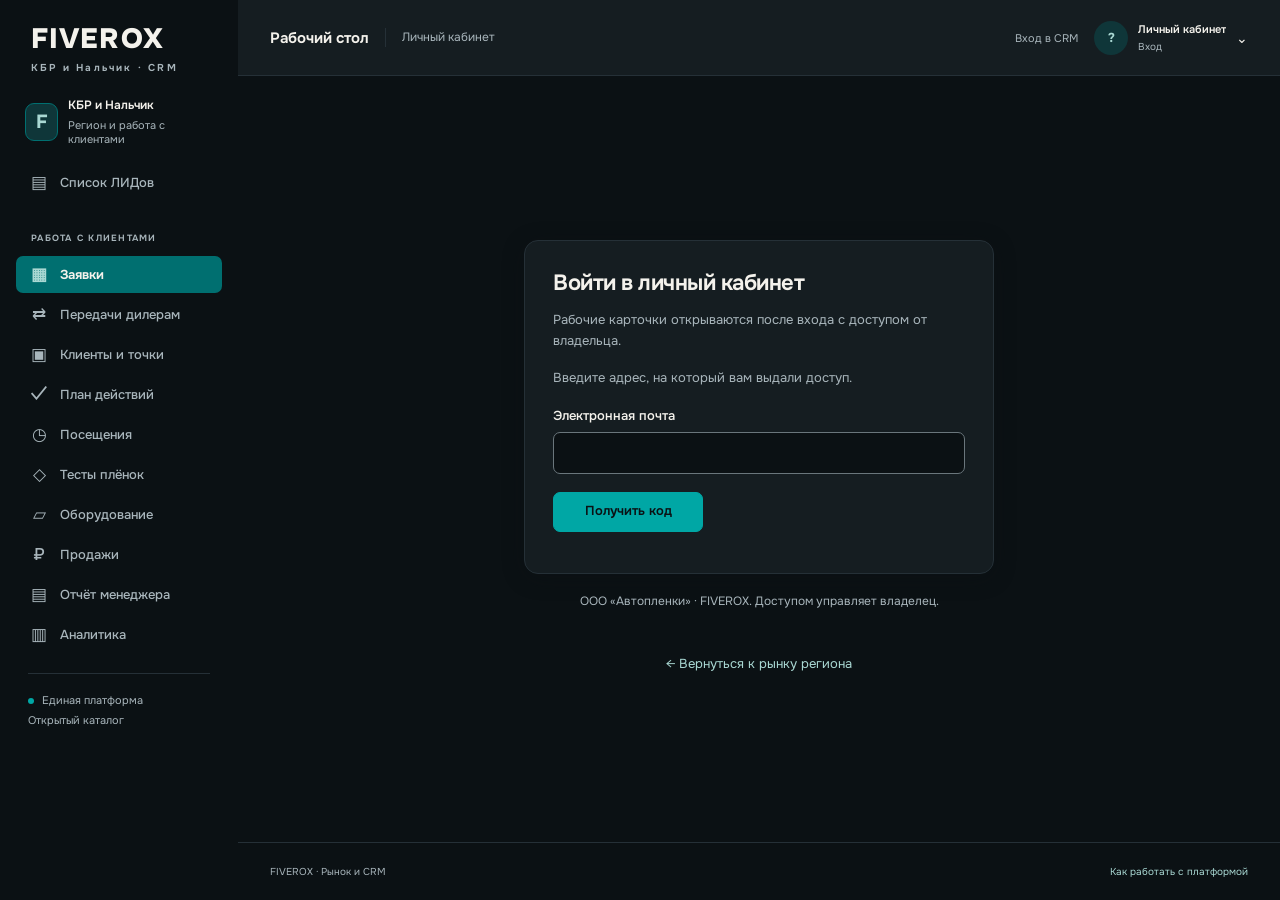
==== commit 040c876b: "Сохранить прежнюю сессию и территорию кабинета КБР" ====
--- a/crm/index.html
+++ b/crm/index.html
@@ -23,7 +23,7 @@
 .sidebar{overflow-y:auto;overscroll-behavior:contain}.source-detail a,.public-evidence a,.research-card a{overflow-wrap:anywhere}
 
 @font-face{font-family:Onest;src:url("[data-uri]") format("woff2");font-display:swap}body,button,input,select,textarea{font-family:Onest,Arial,sans-serif}.sidebar{background:#064c40}.btn.primary{background:#087d65}.brand{font-weight:850;letter-spacing:.04em}.brand span{font-size:10px}.scope-note{border-color:#b6daca;background:#edf8f1;color:#1e594c}
-</style><script>window.FIVEROX_PLATFORM_CONFIG=Object.freeze({"pilotEnabled": true, "backendUrl": "https://script.google.com/macros/s/AKfycbzRZFAi0P1ps1vCPXiOWlBb81C0DQLrEikcXviniPvHx2eoyPKfP41qK7cz6v9nJ-9e/exec", "name": "FIVEROX · КБР и Нальчик · CRM", "organization": "FIVEROX"});</script><meta name="application-version" content="kbr-crm-20261118-regional"><style>.geo-selector{display:flex;gap:10px;flex-wrap:wrap;align-items:center;margin-bottom:22px}.geo-selector .meta{font-size:11px}.contact-block{overflow-wrap:anywhere}.toolbar{flex-wrap:wrap}.board{max-width:100%}</style><link rel="preconnect" href="https://script.google.com" crossorigin>
+</style><script>window.FIVEROX_PLATFORM_CONFIG=Object.freeze({"pilotEnabled": true, "backendUrl": "https://script.google.com/macros/s/AKfycbzRZFAi0P1ps1vCPXiOWlBb81C0DQLrEikcXviniPvHx2eoyPKfP41qK7cz6v9nJ-9e/exec", "name": "FIVEROX · КБР и Нальчик · CRM", "organization": "FIVEROX"});</script><meta name="application-version" content="kbr-crm-20261118-session"><style>.geo-selector{display:flex;gap:10px;flex-wrap:wrap;align-items:center;margin-bottom:22px}.geo-selector .meta{font-size:11px}.contact-block{overflow-wrap:anywhere}.toolbar{flex-wrap:wrap}.board{max-width:100%}</style><link rel="preconnect" href="https://script.google.com" crossorigin>
 <link rel="preconnect" href="https://script.googleusercontent.com" crossorigin>
 <style>.public-catalog { min-width: 0; padding: 24px clamp(14px, 3vw, 32px) 40px; }
 .public-catalog-header h1 { margin: 0 0 16px; font-size: clamp(1.5rem, 3vw, 2rem); }
@@ -243,7 +243,7 @@
 <div id="appShell" class="shell" hidden>
   <button id="navBackdrop" class="nav-backdrop" aria-label="Закрыть меню" hidden></button>
   <aside class="sidebar" id="sidebar">
-    <a class="brand" href="./#market" target="_top">FIVEROX<span>КБР и Нальчик · CRM</span></a>
+    <a class="brand" href="../#market" target="_top">FIVEROX<span>КБР и Нальчик · CRM</span></a>
     <div class="workspace-name"><span class="workspace-mark">F</span><div><strong>КБР и Нальчик</strong><small>Регион и работа с клиентами</small></div></div>
     
     <nav id="nav" aria-label="Разделы CRM"></nav>
@@ -277,13 +277,14 @@
   </details>
   <p class="auth-note">ООО «Автопленки» · FIVEROX. Доступом управляет владелец.</p>
   <noscript><p class="auth-note">Для входа и работы с CRM включите JavaScript в браузере.</p></noscript>
-<div class="public-return"><a class="text-button" href="./#market" target="_top">← Вернуться к рынку региона</a></div></section>
+<div class="public-return"><a class="text-button" href="../#market" target="_top">← Вернуться к рынку региона</a></div></section>
     <main id="main" tabindex="-1"><div class="loading-state"><span class="loader"></span>Загружаю рабочее пространство…</div></main><section id="publicLeadCatalog" class="public-catalog" aria-labelledby="publicLeadTitle" tabindex="-1" hidden>
   <header class="public-catalog-header"><h1 id="publicLeadTitle">Список ЛИДов</h1></header>
   <div class="public-catalog-controls">
     <div role="group" aria-label="Территория списка ЛИДов" class="public-area-selector">
-      <button type="button" class="btn" data-public-area="region" aria-pressed="true">Весь КБР и Нальчик</button>
+      <button type="button" class="btn" data-public-area="region" aria-pressed="true">Вся КБР</button>
       <button type="button" class="btn" data-public-area="nalchik" aria-pressed="false">Нальчик</button>
+      <button type="button" class="btn" data-public-area="other" aria-pressed="false">Остальные населённые пункты</button>
     </div>
     <label for="publicLeadQuery">Поиск по списку<input type="search" id="publicLeadQuery" placeholder="Название, адрес или телефон"></label>
   </div>
@@ -422,14 +423,36 @@
 let lastRpcMilliseconds=0,lastWriteMilliseconds=0;
 const rpc=createSheetsClient(config.backendUrl,{onMeasure:sample=>{lastRpcMilliseconds=sample.milliseconds;}});
 function sessionStorageSafe(){try{return window.sessionStorage;}catch{return null;}}
+function authStorageSafe(){try{return window.localStorage;}catch{return sessionStorageSafe();}}
+function readCompatibleSession() {
+  const storage = authStorageSafe(), tab = sessionStorageSafe();
+  const current = readStoredSession(storage,config.backendUrl);
+  if (current) return current;
+  const previous = readStoredSession(tab,config.backendUrl);
+  if (!previous || storage===tab) return previous;
+  try {
+    storage.setItem(sessionKey(config.backendUrl),JSON.stringify(previous));
+    clearStoredSession(tab,config.backendUrl);
+  } catch { /* Keep the previous tab session if persistent storage is unavailable. */ }
+  return previous;
+}
+function clearCompatibleSession() {
+  clearStoredSession(authStorageSafe(),config.backendUrl);
+  clearStoredSession(sessionStorageSafe(),config.backendUrl);
+}
+window.addEventListener('storage',event=>{
+  if(event.key!==sessionKey(config.backendUrl)) return;
+  if(event.newValue===null && session) endSession('Выход выполнен в другой вкладке.');
+  else if(event.newValue && !session && !isPublic(screen)) void restoreSession();
+});
 async function call(name,...args){if(!apiAvailable())throw new Error('CRM_UNAVAILABLE: CRM ещё подключается.');return rpc(name,...args);}
 async function crmCall(name,...args){const identity=session,view=viewId;try{const result=await call(name,identity?.token??'',...args);if(view!==viewId)throw abandoned;return result;}catch(error){if(view!==viewId)throw abandoned;if(identity&&errorCode(error)==='CRM_AUTH_REQUIRED'){endSession(errorText(error));throw abandoned;}if(identity&&errorCode(error)==='CRM_FORBIDDEN'){handleAccessChange(error);throw abandoned;}throw error;}}
 
 function updateEmailResend(){clearTimeout(emailResendTimer);const delay=emailResendUntil-Date.now();resendEmail.disabled=delay>0;if(delay>0)emailResendTimer=setTimeout(updateEmailResend,delay);}
 
 function showSignIn(message=''){$('appShell').hidden=false;$('main').hidden=true;$('authScreen').hidden=false;$('signInPanel').open=true;resetEmailSignIn();drawNav();$('breadcrumb').textContent='Личный кабинет';$('syncStatus').textContent='Вход в CRM';$('refreshWorkspace').hidden=true;$('signOut').hidden=true;setFormBusy(emailStart,!apiAvailable());accessStatus('signInStatus',message||(!apiAvailable()?'Подключение CRM ещё не завершено.':''),!!message);$('authConnectionNote').hidden=apiAvailable();}
-function endSession(message=''){clearStoredSession(sessionStorageSafe(),config.backendUrl);session=null;$('sheetLink').hidden=true;$('sheetLink').removeAttribute('href');viewId+=1;requestId+=1;db=current=null;pendingOperations.clear();resetClientWrites();closeManagerGuide();managerReportState=null;saving=loading=false;closeCard(true);closeModal(true);$('dialogTitle').textContent='';$('dialogStatus').textContent='';$('main').replaceChildren();$('cardTitle').textContent='Карточка';$('cardMeta').textContent='';$('sidebarCount').textContent='Публичное исследование';$('lastSync').textContent='';$('toast').textContent='';$('toast').classList.remove('show');$('identityEmail').textContent='Личный кабинет';$('identityRole').textContent='Вход';$('avatar').textContent='?';notice();render();if(!isPublic(screen))accessStatus('signInStatus',message,!!message);}
-async function openSession(identity,{persist=true,workspace=null,initialReport=null}={}){const display=identity?.email||'';if(!Object.hasOwn(roleLabels,identity?.role)||typeof display!=='string'||!display||typeof identity.token!=='string'||!identity.token)throw new Error('CRM_FORBIDDEN: Доступ не разрешён. Проверьте email и лист Доступы.');session=identity;if(persist)storeSession(sessionStorageSafe(),config.backendUrl,identity);viewId+=1;requestId+=1;db=current=null;resetEmailSignIn();$('authScreen').hidden=true;$('main').hidden=false;$('appShell').hidden=false;$('identityEmail').textContent=display;$('identityRole').textContent=roleLabels[identity.role];$('avatar').textContent=display.slice(0,1).toUpperCase();$('signOut').hidden=false;const sheetUrl=verifiedSheetUrl(identity.sheetUrl);$('sheetLink').hidden=!sheetUrl||identity.role!=='admin';if(sheetUrl)$('sheetLink').href=sheetUrl;$('accessNotice').textContent='Закрытая CRM КБР и Нальчик. Права и назначение компаний проверяются сервером при каждом запросе. Сессия — до 12 часов в этой вкладке.';if(workspace)applyWorkspace(workspace,initialReport);else await loadWorkspace().catch(()=>{});}
+function endSession(message=''){clearCompatibleSession();session=null;$('sheetLink').hidden=true;$('sheetLink').removeAttribute('href');viewId+=1;requestId+=1;db=current=null;pendingOperations.clear();resetClientWrites();closeManagerGuide();managerReportState=null;saving=loading=false;closeCard(true);closeModal(true);$('dialogTitle').textContent='';$('dialogStatus').textContent='';$('main').replaceChildren();$('cardTitle').textContent='Карточка';$('cardMeta').textContent='';$('sidebarCount').textContent='Публичное исследование';$('lastSync').textContent='';$('toast').textContent='';$('toast').classList.remove('show');$('identityEmail').textContent='Личный кабинет';$('identityRole').textContent='Вход';$('avatar').textContent='?';notice();render();if(!isPublic(screen))accessStatus('signInStatus',message,!!message);}
+async function openSession(identity,{persist=true,workspace=null,initialReport=null}={}){const display=identity?.email||'';if(!Object.hasOwn(roleLabels,identity?.role)||typeof display!=='string'||!display||typeof identity.token!=='string'||!identity.token)throw new Error('CRM_FORBIDDEN: Доступ не разрешён. Проверьте email и лист Доступы.');session=identity;if(persist)storeSession(authStorageSafe(),config.backendUrl,identity);viewId+=1;requestId+=1;db=current=null;resetEmailSignIn();$('authScreen').hidden=true;$('main').hidden=false;$('appShell').hidden=false;$('identityEmail').textContent=display;$('identityRole').textContent=roleLabels[identity.role];$('avatar').textContent=display.slice(0,1).toUpperCase();$('signOut').hidden=false;const sheetUrl=verifiedSheetUrl(identity.sheetUrl);$('sheetLink').hidden=!sheetUrl||identity.role!=='admin';if(sheetUrl)$('sheetLink').href=sheetUrl;$('accessNotice').textContent='Закрытая CRM КБР и Нальчик. Права и назначение компаний проверяются сервером при каждом запросе. Сессия — до 12 часов в этой вкладке.';if(workspace)applyWorkspace(workspace,initialReport);else await loadWorkspace().catch(()=>{});}
 
 emailStart.addEventListener('submit',event=>{event.preventDefault();const email=emailStart.elements.email.value.trim();if(email)requestEmailCode(email);});
 resendEmail.addEventListener('click',()=>{if(emailAddress&&Date.now()>=emailResendUntil)requestEmailCode(emailAddress);});
@@ -553,7 +576,7 @@
   const full=db;
   if(db)db=scopedDatabase(db);
   try{renderRaw();}finally{db=full;}
-  if(session&&full&&screen!=='access'&&!isPublic(screen))$('main').insertAdjacentHTML('afterbegin',`<div class="geo-selector" role="group" aria-label="Территория CRM">${[['all','Весь КБР и Нальчик'],['city','Нальчик'],['rest','КБР и Нальчик без Нальчик']].map(([id,label])=>`<button type="button" class="btn ${geoScope===id?'primary':''}" data-action="geo" data-scope="${id}" aria-pressed="${geoScope===id}">${label}</button>`).join('')}<span class="meta">${geoScope==='rest'?'Карточки без установленного города исключены.':'Одна база · Нальчик выделена без двойного счёта'}</span></div>`);
+  if(session&&full&&screen!=='access'&&!isPublic(screen))$('main').insertAdjacentHTML('afterbegin',`<div class="geo-selector" role="group" aria-label="Территория CRM">${[['all','Вся КБР'],['city','Нальчик'],['rest','КБР и Нальчик без Нальчик']].map(([id,label])=>`<button type="button" class="btn ${geoScope===id?'primary':''}" data-action="geo" data-scope="${id}" aria-pressed="${geoScope===id}">${label}</button>`).join('')}<span class="meta">${geoScope==='rest'?'Карточки без установленного города исключены.':'Одна база · Нальчик выделена без двойного счёта'}</span></div>`);
 }
 function renderAccess(){
   if(session?.role!=='admin')return empty('Доступ ограничен','Сотрудников добавляет владелец.');
@@ -845,7 +868,9 @@
 
   const territoryCards = publicLeadArea === 'nalchik'
     ? publicLeadCards.filter(card => card.isMakhachkala)
-    : publicLeadCards;
+    : publicLeadArea === 'other'
+      ? publicLeadCards.filter(card => !card.isMakhachkala && card.city && card.city !== 'Не указан')
+      : publicLeadCards;
   const digits = phoneDigits(query);
   const visible = query ? territoryCards.filter(card =>
     normalizeLeadSearch([card.name, card.city, card.address, card.phone].join(' ')).includes(query) ||
@@ -932,7 +957,7 @@
 });
 
 const crmViewKey = 'fiverox.kbr.view';
-const publicScopes = Object.freeze({region:'all',nalchik:'city'});
+const publicScopes = Object.freeze({region:'all',nalchik:'city',other:'rest'});
 let lastCrmScreen = 'leads';
 let restoringSession = null;
 let legacyRuntime = false;
@@ -960,7 +985,7 @@
 
 function routeAtLocation() {
   const hash = location.hash.slice(1);
-  if (['', 'market', 'research', 'city-research', 'model'].includes(hash)) return catalogScreen;
+  if (['market', 'research', 'city-research', 'model'].includes(hash)) return catalogScreen;
   return allRoutes().some(route => route[0] === hash) ? hash : lastCrmScreen;
 }
 
@@ -1066,7 +1091,7 @@
 
 async function restoreSession() {
   if (restoringSession) return restoringSession;
-  const stored = readStoredSession(sessionStorageSafe(), config.backendUrl);
+  const stored = readCompatibleSession();
   if (!stored || session || isPublic(screen)) return;
   const view = viewId;
   $('authScreen').hidden = true;
@@ -1081,7 +1106,7 @@
     } catch (error) {
       if (view !== viewId || isPublic(screen)) return;
       if (errorCode(error)) {
-        clearStoredSession(sessionStorageSafe(), config.backendUrl);
+        clearCompatibleSession();
         showSignIn('Сессия завершилась. Введите email, чтобы войти снова.');
       } else {
         $('main').innerHTML = empty('Не удалось загрузить CRM',errorText(error),btn('Повторить загрузку','restore-session'));
@@ -1109,7 +1134,7 @@
   const incomingScope = new URLSearchParams(location.search).get('area') ??
     (location.hash === '#city-research' ? 'nalchik' : null);
   if (Object.hasOwn(publicScopes,incomingScope)) geoScope = publicScopes[incomingScope];
-  if (incomingScope === 'nalchik') publicLeadArea = incomingScope;
+  if (Object.hasOwn(publicScopes,incomingScope)) publicLeadArea = incomingScope;
   screen = routeAtLocation();
   if (!isPublic(screen)) lastCrmScreen = screen;
   $('appShell').hidden = false;
@@ -1283,7 +1308,7 @@
   const email = assignmentRetry?.email || '';
   if (email && !choices.some(([value]) => value === email)) choices.push([email, email]);
   openModal('Массовое назначение', 'bulk-assignment', null,
-    '<p class="note">Весь КБР и Нальчик, включая Нальчик и карточки без уточнённого города. Текущие ответственные будут заменены на выбранного менеджера.</p>'+
+    '<p class="note">Вся КБР, включая Нальчик и карточки без уточнённого города. Текущие ответственные будут заменены на выбранного менеджера.</p>'+
     selectField('Менеджер','assignmentManager',choices,email,true,true)+
     '<p id="assignmentPreview" class="note" role="status"></p>');
   if (modal?.kind !== 'bulk-assignment') return;
